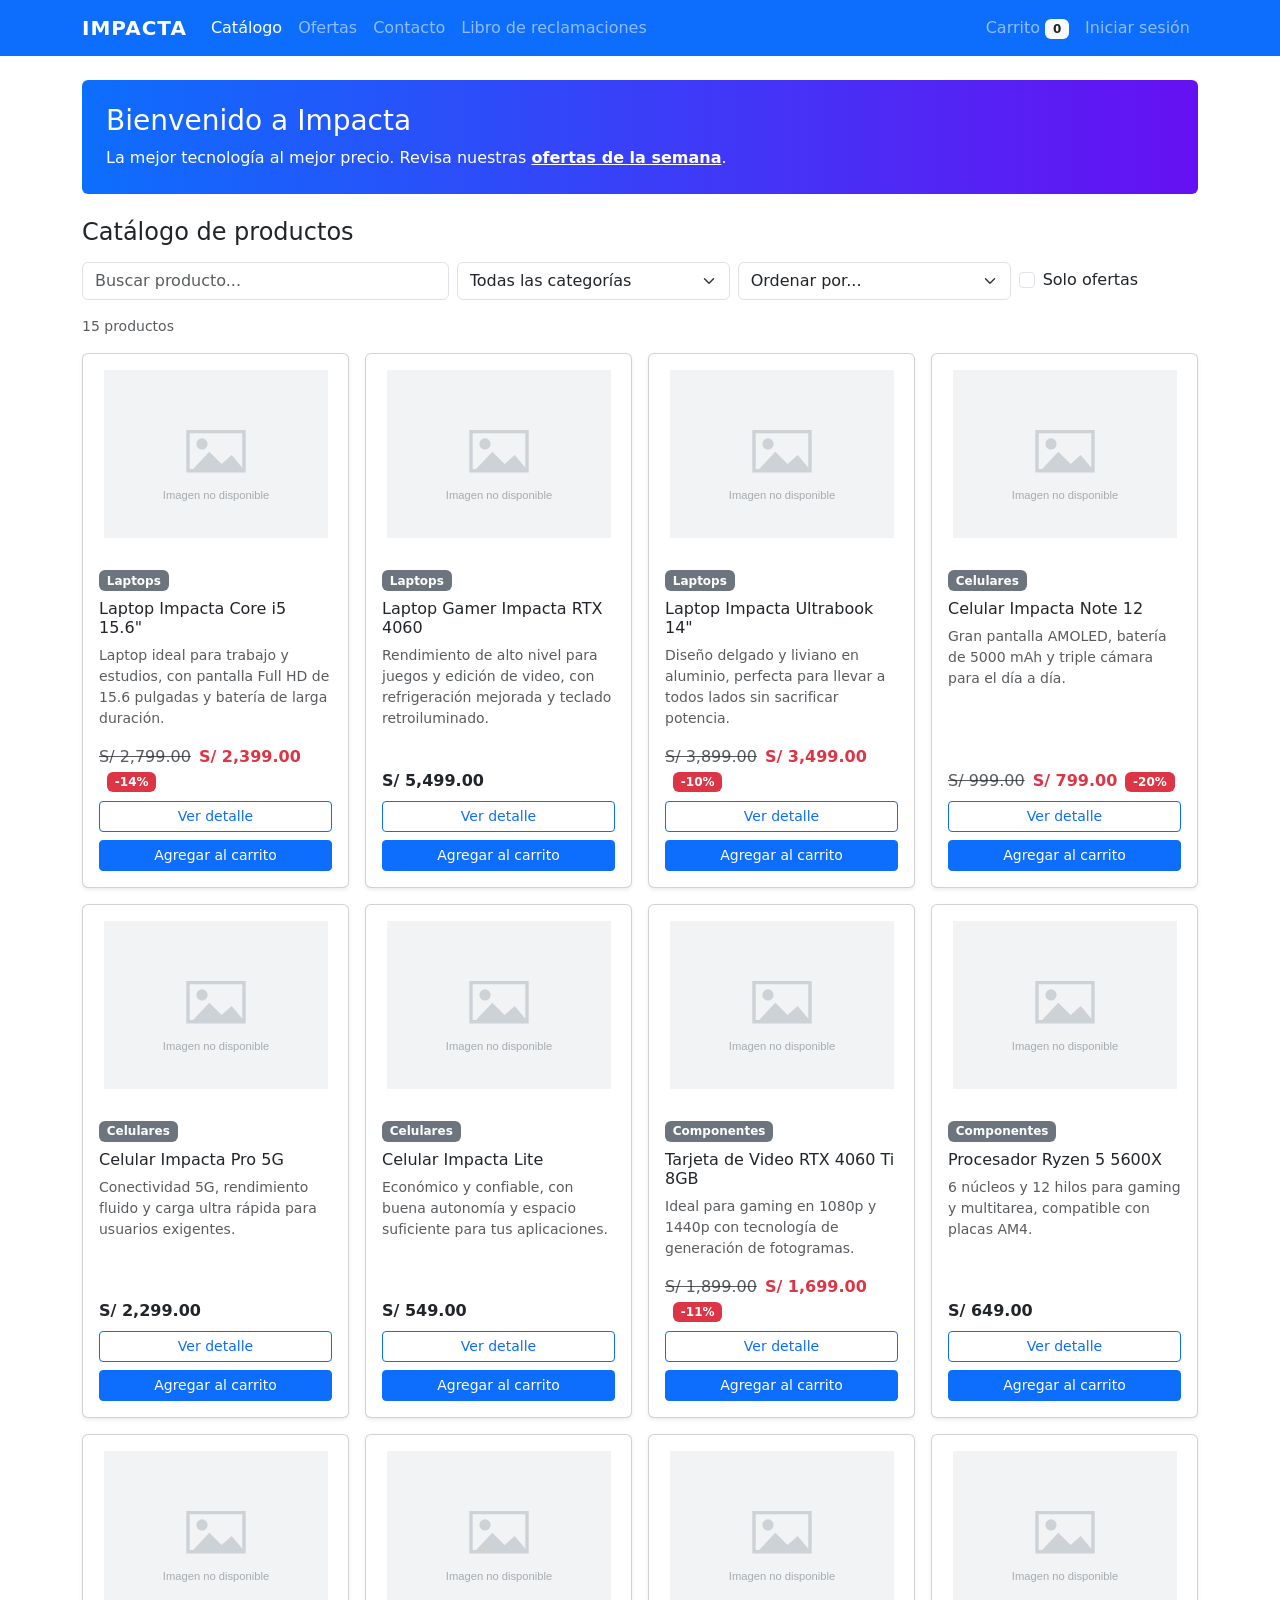
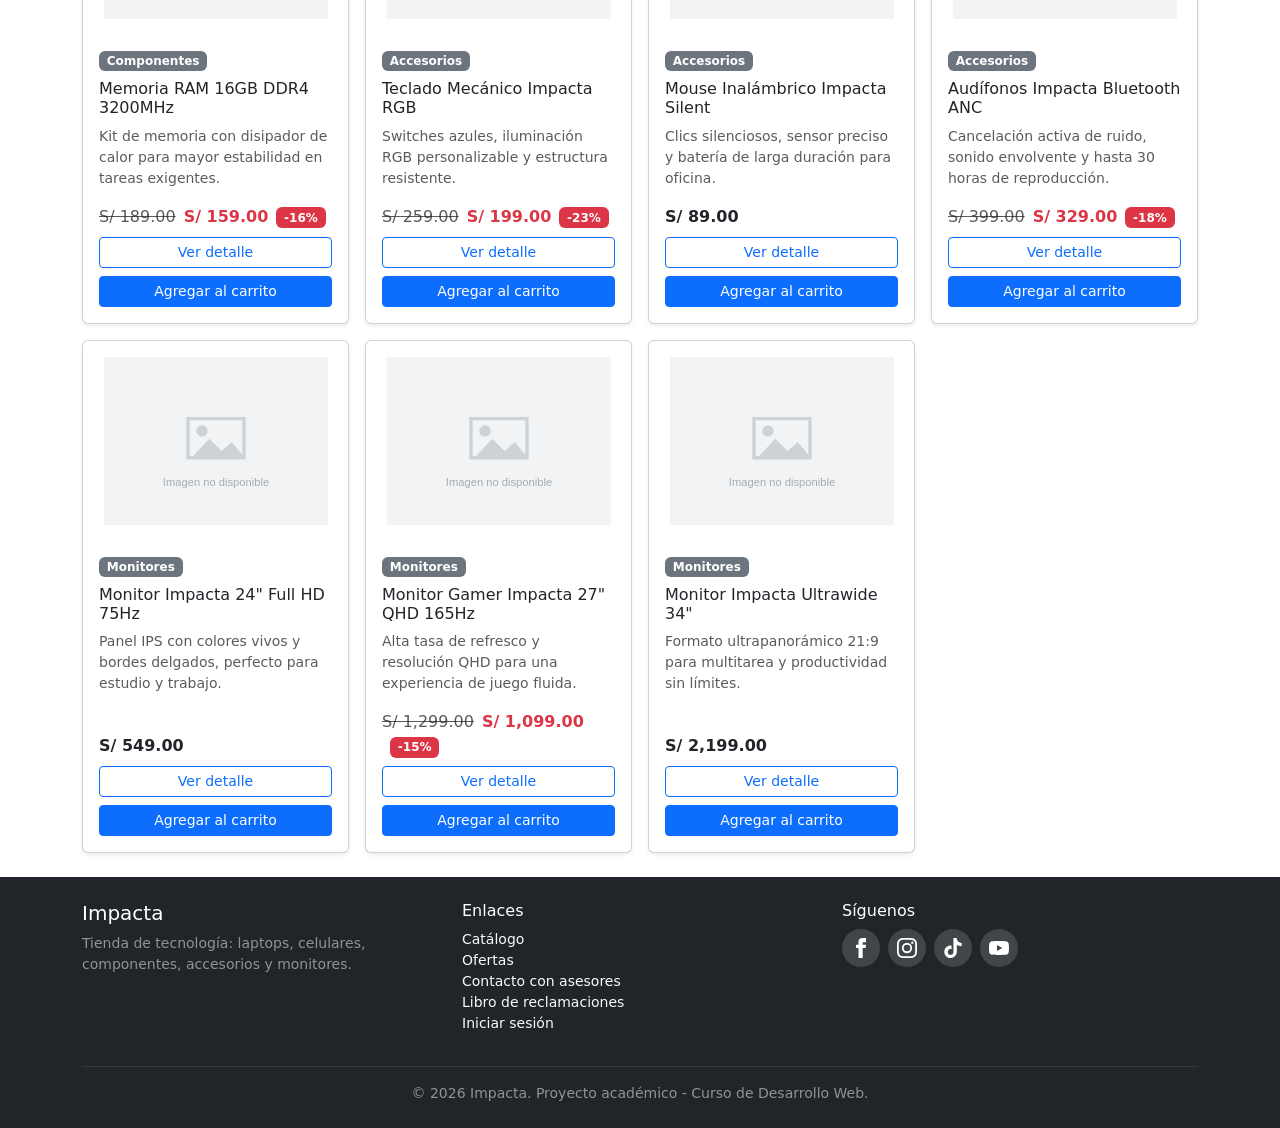
==== index.html @ 07a0bdf3 "Primera version" ====
<!DOCTYPE html>
<html lang="es">
<head>
  <meta charset="UTF-8">
  <meta name="viewport" content="width=device-width, initial-scale=1">
  <title>Impacta - Tienda de Tecnología</title>
  <link href="https://cdn.jsdelivr.net/npm/bootstrap@5.3.3/dist/css/bootstrap.min.css" rel="stylesheet">
  <link href="css/styles.css" rel="stylesheet">
</head>
<body>

  <!-- ================= NAVBAR ================= -->
  <nav class="navbar navbar-expand-lg navbar-dark bg-primary">
    <div class="container">
      <a class="navbar-brand" href="index.html">Impacta</a>
      <button class="navbar-toggler" type="button" data-bs-toggle="collapse" data-bs-target="#menu">
        <span class="navbar-toggler-icon"></span>
      </button>
      <div class="collapse navbar-collapse" id="menu">
        <ul class="navbar-nav me-auto">
          <li class="nav-item"><a class="nav-link active" href="index.html">Catálogo</a></li>
          <li class="nav-item"><a class="nav-link" href="ofertas.html">Ofertas</a></li>
          <li class="nav-item"><a class="nav-link" href="contacto.html">Contacto</a></li>
          <li class="nav-item"><a class="nav-link" href="reclamaciones.html">Libro de reclamaciones</a></li>
        </ul>
        <ul class="navbar-nav">
          <li class="nav-item">
            <a class="nav-link" href="carrito.html">Carrito
              <span class="badge bg-light text-dark" id="contador-carrito">0</span>
            </a>
          </li>
          <li class="nav-item">
            <a class="nav-link" href="login.html" id="enlace-login">Iniciar sesión</a>
          </li>
          <li class="nav-item dropdown d-none" id="menu-usuario">
            <a class="nav-link dropdown-toggle" href="#" data-bs-toggle="dropdown">
              Hola, <span id="nombre-usuario">Usuario</span>
            </a>
            <ul class="dropdown-menu dropdown-menu-end">
              <li><a class="dropdown-item" href="#" id="btn-salir">Cerrar sesión</a></li>
            </ul>
          </li>
        </ul>
      </div>
    </div>
  </nav>

  <!-- ================= CONTENIDO ================= -->
  <main class="container py-4">

    <div class="p-4 mb-4 rounded banner-ofertas">
      <h1 class="h3">Bienvenido a Impacta</h1>
      <p class="mb-0">La mejor tecnología al mejor precio. Revisa nuestras
        <a href="ofertas.html" class="text-white fw-bold">ofertas de la semana</a>.</p>
    </div>

    <h2 class="h4 mb-3">Catálogo de productos</h2>

    <!-- Filtros / búsqueda -->
    <div class="row g-2 mb-3">
      <div class="col-md-4">
        <input type="text" id="buscar" class="form-control" placeholder="Buscar producto...">
      </div>
      <div class="col-md-3">
        <select id="filtro-categoria" class="form-select">
          <option value="">Todas las categorías</option>
        </select>
      </div>
      <div class="col-md-3">
        <select id="filtro-orden" class="form-select">
          <option value="">Ordenar por...</option>
          <option value="precio-asc">Precio: menor a mayor</option>
          <option value="precio-desc">Precio: mayor a menor</option>
          <option value="nombre">Nombre (A-Z)</option>
        </select>
      </div>
      <div class="col-md-2 d-flex align-items-center">
        <div class="form-check">
          <input class="form-check-input" type="checkbox" id="filtro-ofertas">
          <label class="form-check-label" for="filtro-ofertas">Solo ofertas</label>
        </div>
      </div>
    </div>

    <p class="text-muted small" id="contador-resultados"></p>

    <!-- Aquí se generan las tarjetas con JavaScript -->
    <div class="row g-3" id="lista-productos"></div>

  </main>

  <!-- ================= FOOTER ================= -->
  <footer class="bg-dark text-white-50 py-4">
    <div class="container">
      <div class="row gy-3">
        <div class="col-md-4">
          <h5 class="text-white">Impacta</h5>
          <p class="small">Tienda de tecnología: laptops, celulares, componentes,
            accesorios y monitores.</p>
        </div>
        <div class="col-md-4">
          <h6 class="text-white">Enlaces</h6>
          <ul class="list-unstyled small">
            <li><a href="index.html" class="link-light text-decoration-none">Catálogo</a></li>
            <li><a href="ofertas.html" class="link-light text-decoration-none">Ofertas</a></li>
            <li><a href="contacto.html" class="link-light text-decoration-none">Contacto con asesores</a></li>
            <li><a href="reclamaciones.html" class="link-light text-decoration-none">Libro de reclamaciones</a></li>
            <li><a href="login.html" class="link-light text-decoration-none">Iniciar sesión</a></li>
          </ul>
        </div>
        <div class="col-md-4">
          <h6 class="text-white">Síguenos</h6>
          <div class="redes-sociales d-flex gap-2">
            <a href="https://facebook.com" target="_blank" rel="noopener" aria-label="Facebook">
              <svg viewBox="0 0 24 24"><path d="M9 8H6v4h3v12h5V12h3.642L18 8h-4V6.333C14 5.378 14.192 5 15.115 5H18V0h-3.808C10.596 0 9 1.583 9 4.615V8z"/></svg>
            </a>
            <a href="https://instagram.com" target="_blank" rel="noopener" aria-label="Instagram">
              <svg viewBox="0 0 24 24"><path d="M12 2.16c3.2 0 3.58.01 4.85.07 1.17.05 1.8.25 2.23.41.56.22.96.48 1.38.9.42.42.68.82.9 1.38.16.42.36 1.06.41 2.23.06 1.27.07 1.65.07 4.85s-.01 3.58-.07 4.85c-.05 1.17-.25 1.8-.41 2.23-.22.56-.48.96-.9 1.38-.42.42-.82.68-1.38.9-.42.16-1.06.36-2.23.41-1.27.06-1.65.07-4.85.07s-3.58-.01-4.85-.07c-1.17-.05-1.8-.25-2.23-.41-.56-.22-.96-.48-1.38-.9-.42-.42-.68-.82-.9-1.38-.16-.42-.36-1.06-.41-2.23-.06-1.27-.07-1.65-.07-4.85s.01-3.58.07-4.85c.05-1.17.25-1.8.41-2.23.22-.56.48-.96.9-1.38.42-.42.82-.68 1.38-.9.42-.16 1.06-.36 2.23-.41 1.27-.06 1.65-.07 4.85-.07M12 0C8.74 0 8.33.01 7.05.07 5.78.13 4.9.33 4.14.63c-.79.31-1.46.72-2.13 1.38C1.35 2.67.94 3.35.63 4.14.33 4.9.13 5.78.07 7.05.01 8.33 0 8.74 0 12s.01 3.67.07 4.95c.06 1.27.26 2.15.56 2.91.31.79.72 1.46 1.38 2.13.67.66 1.34 1.07 2.13 1.38.76.3 1.64.5 2.91.56C8.33 23.99 8.74 24 12 24s3.67-.01 4.95-.07c1.27-.06 2.15-.26 2.91-.56.79-.31 1.46-.72 2.13-1.38.66-.67 1.07-1.34 1.38-2.13.3-.76.5-1.64.56-2.91.06-1.28.07-1.69.07-4.95s-.01-3.67-.07-4.95c-.06-1.27-.26-2.15-.56-2.91-.31-.79-.72-1.46-1.38-2.13-.67-.66-1.34-1.07-2.13-1.38-.76-.3-1.64-.5-2.91-.56C15.67.01 15.26 0 12 0z"/><path d="M12 5.84A6.16 6.16 0 1 0 18.16 12 6.16 6.16 0 0 0 12 5.84zM12 16a4 4 0 1 1 4-4 4 4 0 0 1-4 4z"/><circle cx="18.41" cy="5.59" r="1.44"/></svg>
            </a>
            <a href="https://tiktok.com" target="_blank" rel="noopener" aria-label="TikTok">
              <svg viewBox="0 0 24 24"><path d="M12.53.02C13.84 0 15.14.01 16.44 0c.08 1.53.63 3.09 1.75 4.17 1.12 1.11 2.7 1.62 4.24 1.79v4.03c-1.44-.05-2.89-.35-4.2-.97-.57-.26-1.1-.59-1.62-.93-.01 2.92.01 5.84-.02 8.75-.08 1.4-.54 2.79-1.35 3.94-1.31 1.92-3.58 3.17-5.91 3.21-1.43.08-2.86-.31-4.08-1.03-2.02-1.19-3.44-3.37-3.65-5.71-.02-.5-.03-1-.01-1.49.18-1.9 1.12-3.72 2.58-4.96 1.66-1.44 3.98-2.13 6.15-1.72.02 1.48-.04 2.96-.04 4.44-.99-.32-2.15-.23-3.02.37-.63.41-1.11 1.04-1.36 1.75-.21.51-.15 1.07-.14 1.61.24 1.64 1.82 3.02 3.5 2.87 1.12-.01 2.19-.66 2.77-1.61.19-.33.4-.67.41-1.06.1-1.79.06-3.57.07-5.36.01-4.03-.01-8.05.02-12.07z"/></svg>
            </a>
            <a href="https://youtube.com" target="_blank" rel="noopener" aria-label="YouTube">
              <svg viewBox="0 0 24 24"><path d="M23.5 6.2a3.02 3.02 0 0 0-2.12-2.14C19.5 3.55 12 3.55 12 3.55s-7.5 0-9.38.51A3.02 3.02 0 0 0 .5 6.2C0 8.08 0 12 0 12s0 3.92.5 5.8a3.02 3.02 0 0 0 2.12 2.14c1.88.51 9.38.51 9.38.51s7.5 0 9.38-.51a3.02 3.02 0 0 0 2.12-2.14C24 15.92 24 12 24 12s0-3.92-.5-5.8zM9.6 15.6V8.4l6.4 3.6-6.4 3.6z"/></svg>
            </a>
          </div>
        </div>
      </div>
      <hr class="border-secondary">
      <p class="text-center small mb-0">&copy; 2026 Impacta. Proyecto académico - Curso de Desarrollo Web.</p>
    </div>
  </footer>

  <!-- ================= SCRIPTS ================= -->
  <script src="https://cdn.jsdelivr.net/npm/bootstrap@5.3.3/dist/js/bootstrap.bundle.min.js"></script>
  <script src="js/productos.js"></script>
  <script src="js/utils.js"></script>
  <script src="js/main.js"></script>
  <script src="js/catalogo.js"></script>
  <script>document.addEventListener("DOMContentLoaded", initCatalogo);</script>
</body>
</html>
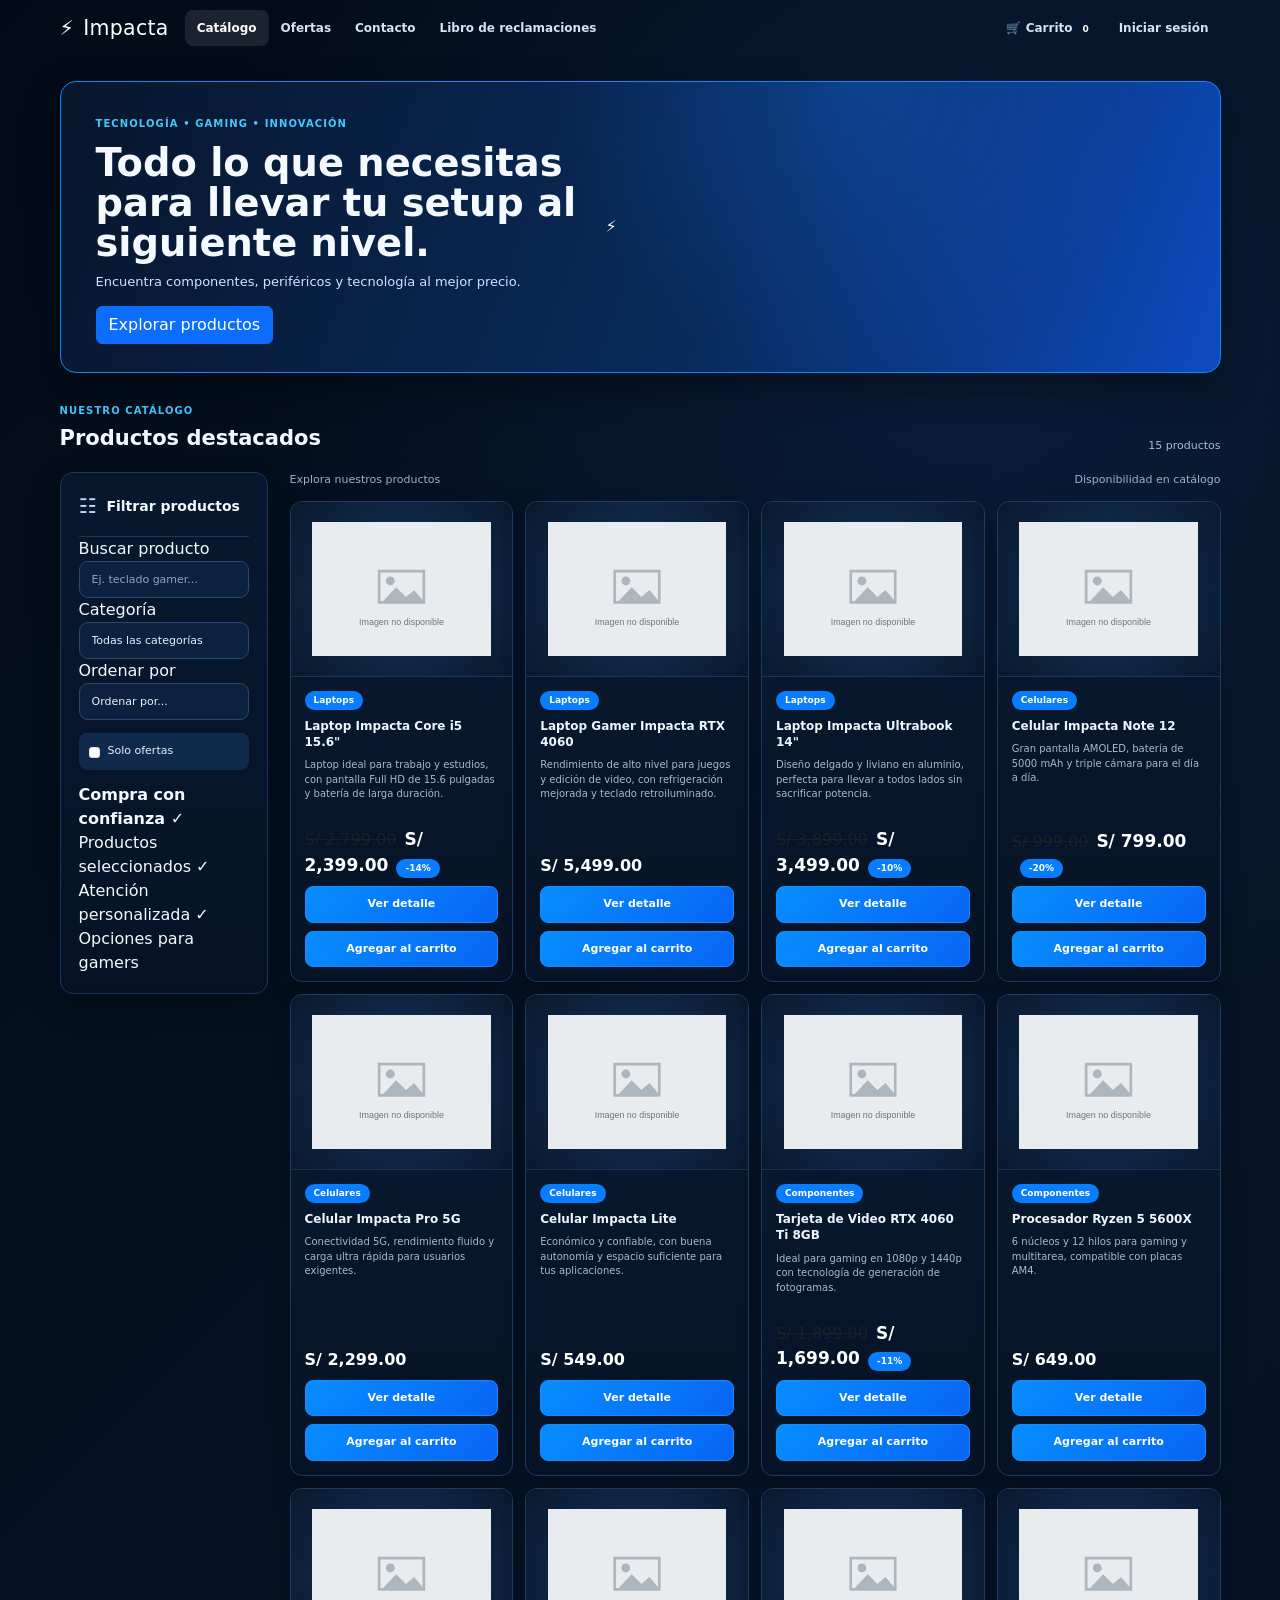
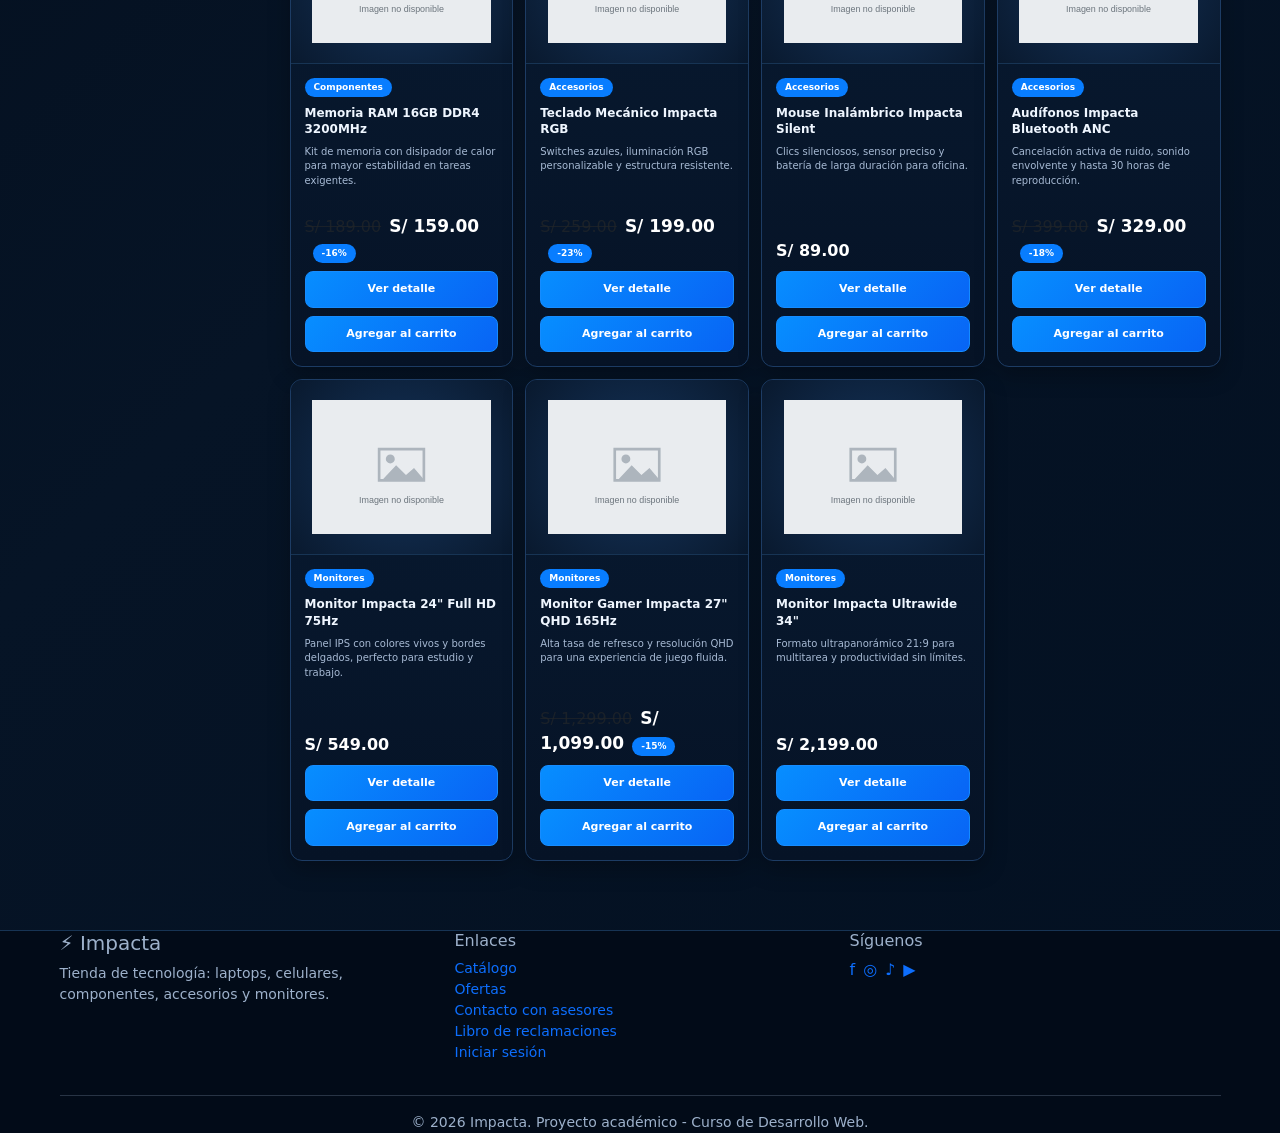
==== commit f39fc69f: "Mejoras de diseño de la tienda" ====
--- a/index.html
+++ b/index.html
@@ -1,142 +1,502 @@
 <!DOCTYPE html>
 <html lang="es">
+
 <head>
-  <meta charset="UTF-8">
-  <meta name="viewport" content="width=device-width, initial-scale=1">
-  <title>Impacta - Tienda de Tecnología</title>
-  <link href="https://cdn.jsdelivr.net/npm/bootstrap@5.3.3/dist/css/bootstrap.min.css" rel="stylesheet">
-  <link href="css/styles.css" rel="stylesheet">
+    <meta charset="UTF-8">
+    <meta name="viewport" content="width=device-width, initial-scale=1">
+
+    <title>Impacta - Tienda de Tecnología</title>
+
+    <!-- Bootstrap -->
+    <link
+        href="https://cdn.jsdelivr.net/npm/bootstrap@5.3.3/dist/css/bootstrap.min.css"
+        rel="stylesheet"
+    >
+
+    <!-- Estilos propios -->
+    <link href="css/styles.css" rel="stylesheet">
 </head>
+
 <body>
 
-  <!-- ================= NAVBAR ================= -->
-  <nav class="navbar navbar-expand-lg navbar-dark bg-primary">
-    <div class="container">
-      <a class="navbar-brand" href="index.html">Impacta</a>
-      <button class="navbar-toggler" type="button" data-bs-toggle="collapse" data-bs-target="#menu">
-        <span class="navbar-toggler-icon"></span>
-      </button>
-      <div class="collapse navbar-collapse" id="menu">
-        <ul class="navbar-nav me-auto">
-          <li class="nav-item"><a class="nav-link active" href="index.html">Catálogo</a></li>
-          <li class="nav-item"><a class="nav-link" href="ofertas.html">Ofertas</a></li>
-          <li class="nav-item"><a class="nav-link" href="contacto.html">Contacto</a></li>
-          <li class="nav-item"><a class="nav-link" href="reclamaciones.html">Libro de reclamaciones</a></li>
-        </ul>
-        <ul class="navbar-nav">
-          <li class="nav-item">
-            <a class="nav-link" href="carrito.html">Carrito
-              <span class="badge bg-light text-dark" id="contador-carrito">0</span>
+    <!-- ==================== NAVBAR ==================== -->
+
+    <nav class="navbar navbar-expand-lg navbar-dark">
+        <div class="container">
+
+            <a class="navbar-brand" href="index.html">
+                <span>⚡</span> Impacta
             </a>
-          </li>
-          <li class="nav-item">
-            <a class="nav-link" href="login.html" id="enlace-login">Iniciar sesión</a>
-          </li>
-          <li class="nav-item dropdown d-none" id="menu-usuario">
-            <a class="nav-link dropdown-toggle" href="#" data-bs-toggle="dropdown">
-              Hola, <span id="nombre-usuario">Usuario</span>
-            </a>
-            <ul class="dropdown-menu dropdown-menu-end">
-              <li><a class="dropdown-item" href="#" id="btn-salir">Cerrar sesión</a></li>
-            </ul>
-          </li>
-        </ul>
-      </div>
-    </div>
-  </nav>
-
-  <!-- ================= CONTENIDO ================= -->
-  <main class="container py-4">
-
-    <div class="p-4 mb-4 rounded banner-ofertas">
-      <h1 class="h3">Bienvenido a Impacta</h1>
-      <p class="mb-0">La mejor tecnología al mejor precio. Revisa nuestras
-        <a href="ofertas.html" class="text-white fw-bold">ofertas de la semana</a>.</p>
-    </div>
-
-    <h2 class="h4 mb-3">Catálogo de productos</h2>
-
-    <!-- Filtros / búsqueda -->
-    <div class="row g-2 mb-3">
-      <div class="col-md-4">
-        <input type="text" id="buscar" class="form-control" placeholder="Buscar producto...">
-      </div>
-      <div class="col-md-3">
-        <select id="filtro-categoria" class="form-select">
-          <option value="">Todas las categorías</option>
-        </select>
-      </div>
-      <div class="col-md-3">
-        <select id="filtro-orden" class="form-select">
-          <option value="">Ordenar por...</option>
-          <option value="precio-asc">Precio: menor a mayor</option>
-          <option value="precio-desc">Precio: mayor a menor</option>
-          <option value="nombre">Nombre (A-Z)</option>
-        </select>
-      </div>
-      <div class="col-md-2 d-flex align-items-center">
-        <div class="form-check">
-          <input class="form-check-input" type="checkbox" id="filtro-ofertas">
-          <label class="form-check-label" for="filtro-ofertas">Solo ofertas</label>
+
+            <button
+                class="navbar-toggler"
+                type="button"
+                data-bs-toggle="collapse"
+                data-bs-target="#menu"
+            >
+                <span class="navbar-toggler-icon"></span>
+            </button>
+
+            <div class="collapse navbar-collapse" id="menu">
+
+                <!-- Menú principal -->
+                <ul class="navbar-nav me-auto">
+
+                    <li class="nav-item">
+                        <a class="nav-link active" href="index.html">
+                            Catálogo
+                        </a>
+                    </li>
+
+                    <li class="nav-item">
+                        <a class="nav-link" href="ofertas.html">
+                            Ofertas
+                        </a>
+                    </li>
+
+                    <li class="nav-item">
+                        <a class="nav-link" href="contacto.html">
+                            Contacto
+                        </a>
+                    </li>
+
+                    <li class="nav-item">
+                        <a class="nav-link" href="reclamaciones.html">
+                            Libro de reclamaciones
+                        </a>
+                    </li>
+
+                </ul>
+
+                <!-- Menú del usuario -->
+                <ul class="navbar-nav">
+
+                    <!-- Carrito -->
+                    <li class="nav-item">
+                        <a class="nav-link" href="carrito.html">
+                            🛒 Carrito
+                            <span class="badge" id="contador-carrito">
+                                0
+                            </span>
+                        </a>
+                    </li>
+
+                    <!-- Iniciar sesión -->
+                    <li class="nav-item">
+                        <a
+                            class="nav-link"
+                            href="login.html"
+                            id="enlace-login"
+                        >
+                            Iniciar sesión
+                        </a>
+                    </li>
+
+                    <!-- Usuario conectado -->
+                    <li
+                        class="nav-item dropdown d-none"
+                        id="menu-usuario"
+                    >
+                        <a
+                            class="nav-link dropdown-toggle"
+                            href="#"
+                            data-bs-toggle="dropdown"
+                        >
+                            Hola,
+                            <span id="nombre-usuario">
+                                Usuario
+                            </span>
+                        </a>
+
+                        <ul class="dropdown-menu dropdown-menu-end">
+                            <li>
+                                <a
+                                    class="dropdown-item"
+                                    href="#"
+                                    id="btn-salir"
+                                >
+                                    Cerrar sesión
+                                </a>
+                            </li>
+                        </ul>
+                    </li>
+
+                </ul>
+
+            </div>
         </div>
-      </div>
-    </div>
-
-    <p class="text-muted small" id="contador-resultados"></p>
-
-    <!-- Aquí se generan las tarjetas con JavaScript -->
-    <div class="row g-3" id="lista-productos"></div>
-
-  </main>
-
-  <!-- ================= FOOTER ================= -->
-  <footer class="bg-dark text-white-50 py-4">
-    <div class="container">
-      <div class="row gy-3">
-        <div class="col-md-4">
-          <h5 class="text-white">Impacta</h5>
-          <p class="small">Tienda de tecnología: laptops, celulares, componentes,
-            accesorios y monitores.</p>
+    </nav>
+
+
+    <!-- ==================== CONTENIDO PRINCIPAL ==================== -->
+
+    <main class="container py-4">
+
+        <!-- Banner principal -->
+        <section class="hero-banner mb-4">
+
+            <div class="hero-content">
+
+                <span class="hero-tag">
+                    TECNOLOGÍA • GAMING • INNOVACIÓN
+                </span>
+
+                <h1>
+                    Todo lo que necesitas para llevar tu setup
+                    al siguiente nivel.
+                </h1>
+
+                <p>
+                    Encuentra componentes, periféricos y tecnología
+                    al mejor precio.
+                </p>
+
+                <a href="#catalogo" class="btn btn-primary">
+                    Explorar productos
+                </a>
+
+            </div>
+
+            <div class="hero-decoration">
+                ⚡
+            </div>
+
+        </section>
+
+
+        <!-- ==================== CATÁLOGO ==================== -->
+
+        <div id="catalogo" class="catalog-heading">
+
+            <div>
+
+                <span class="section-label">
+                    NUESTRO CATÁLOGO
+                </span>
+
+                <h2>
+                    Productos destacados
+                </h2>
+
+            </div>
+
+            <p
+                id="contador-resultados"
+                class="small mb-0"
+            ></p>
+
         </div>
-        <div class="col-md-4">
-          <h6 class="text-white">Enlaces</h6>
-          <ul class="list-unstyled small">
-            <li><a href="index.html" class="link-light text-decoration-none">Catálogo</a></li>
-            <li><a href="ofertas.html" class="link-light text-decoration-none">Ofertas</a></li>
-            <li><a href="contacto.html" class="link-light text-decoration-none">Contacto con asesores</a></li>
-            <li><a href="reclamaciones.html" class="link-light text-decoration-none">Libro de reclamaciones</a></li>
-            <li><a href="login.html" class="link-light text-decoration-none">Iniciar sesión</a></li>
-          </ul>
+
+
+        <!-- ==================== DISTRIBUCIÓN ==================== -->
+
+        <div class="catalog-layout">
+
+
+            <!-- ==================== FILTROS ==================== -->
+
+            <aside class="filter-panel">
+
+                <div class="filter-title">
+
+                    <span>☷</span>
+
+                    <h3>
+                        Filtrar productos
+                    </h3>
+
+                </div>
+
+
+                <!-- Buscar producto -->
+
+                <label for="buscar">
+                    Buscar producto
+                </label>
+
+                <input
+                    type="text"
+                    id="buscar"
+                    class="form-control"
+                    placeholder="Ej. teclado gamer..."
+                >
+
+
+                <!-- Categoría -->
+
+                <label for="filtro-categoria">
+                    Categoría
+                </label>
+
+                <select
+                    id="filtro-categoria"
+                    class="form-select"
+                >
+
+                    <option value="">
+                        Todas las categorías
+                    </option>
+
+                </select>
+
+
+                <!-- Ordenar -->
+
+                <label for="filtro-orden">
+                    Ordenar por
+                </label>
+
+                <select
+                    id="filtro-orden"
+                    class="form-select"
+                >
+
+                    <option value="">
+                        Ordenar por...
+                    </option>
+
+                    <option value="precio-asc">
+                        Precio: menor a mayor
+                    </option>
+
+                    <option value="precio-desc">
+                        Precio: mayor a menor
+                    </option>
+
+                    <option value="nombre">
+                        Nombre (A-Z)
+                    </option>
+
+                </select>
+
+
+                <!-- Solo ofertas -->
+
+                <div class="offer-check">
+
+                    <input
+                        class="form-check-input"
+                        type="checkbox"
+                        id="filtro-ofertas"
+                    >
+
+                    <label
+                        class="form-check-label"
+                        for="filtro-ofertas"
+                    >
+                        Solo ofertas
+                    </label>
+
+                </div>
+
+
+                <!-- Información -->
+
+                <div class="filter-info">
+
+                    <strong>
+                        Compra con confianza
+                    </strong>
+
+                    <span>
+                        ✓ Productos seleccionados
+                    </span>
+
+                    <span>
+                        ✓ Atención personalizada
+                    </span>
+
+                    <span>
+                        ✓ Opciones para gamers
+                    </span>
+
+                </div>
+
+            </aside>
+
+
+            <!-- ==================== PRODUCTOS ==================== -->
+
+            <section class="products-area">
+
+                <div class="products-topbar">
+
+                    <span>
+                        Explora nuestros productos
+                    </span>
+
+                    <span class="products-status">
+                        Disponibilidad en catálogo
+                    </span>
+
+                </div>
+
+
+                <!-- Lista dinámica de productos -->
+
+                <div
+                    class="row g-3"
+                    id="lista-productos"
+                ></div>
+
+            </section>
+
         </div>
-        <div class="col-md-4">
-          <h6 class="text-white">Síguenos</h6>
-          <div class="redes-sociales d-flex gap-2">
-            <a href="https://facebook.com" target="_blank" rel="noopener" aria-label="Facebook">
-              <svg viewBox="0 0 24 24"><path d="M9 8H6v4h3v12h5V12h3.642L18 8h-4V6.333C14 5.378 14.192 5 15.115 5H18V0h-3.808C10.596 0 9 1.583 9 4.615V8z"/></svg>
-            </a>
-            <a href="https://instagram.com" target="_blank" rel="noopener" aria-label="Instagram">
-              <svg viewBox="0 0 24 24"><path d="M12 2.16c3.2 0 3.58.01 4.85.07 1.17.05 1.8.25 2.23.41.56.22.96.48 1.38.9.42.42.68.82.9 1.38.16.42.36 1.06.41 2.23.06 1.27.07 1.65.07 4.85s-.01 3.58-.07 4.85c-.05 1.17-.25 1.8-.41 2.23-.22.56-.48.96-.9 1.38-.42.42-.82.68-1.38.9-.42.16-1.06.36-2.23.41-1.27.06-1.65.07-4.85.07s-3.58-.01-4.85-.07c-1.17-.05-1.8-.25-2.23-.41-.56-.22-.96-.48-1.38-.9-.42-.42-.68-.82-.9-1.38-.16-.42-.36-1.06-.41-2.23-.06-1.27-.07-1.65-.07-4.85s.01-3.58.07-4.85c.05-1.17.25-1.8.41-2.23.22-.56.48-.96.9-1.38.42-.42.82-.68 1.38-.9.42-.16 1.06-.36 2.23-.41 1.27-.06 1.65-.07 4.85-.07M12 0C8.74 0 8.33.01 7.05.07 5.78.13 4.9.33 4.14.63c-.79.31-1.46.72-2.13 1.38C1.35 2.67.94 3.35.63 4.14.33 4.9.13 5.78.07 7.05.01 8.33 0 8.74 0 12s.01 3.67.07 4.95c.06 1.27.26 2.15.56 2.91.31.79.72 1.46 1.38 2.13.67.66 1.34 1.07 2.13 1.38.76.3 1.64.5 2.91.56C8.33 23.99 8.74 24 12 24s3.67-.01 4.95-.07c1.27-.06 2.15-.26 2.91-.56.79-.31 1.46-.72 2.13-1.38.66-.67 1.07-1.34 1.38-2.13.3-.76.5-1.64.56-2.91.06-1.28.07-1.69.07-4.95s-.01-3.67-.07-4.95c-.06-1.27-.26-2.15-.56-2.91-.31-.79-.72-1.46-1.38-2.13-.67-.66-1.34-1.07-2.13-1.38-.76-.3-1.64-.5-2.91-.56C15.67.01 15.26 0 12 0z"/><path d="M12 5.84A6.16 6.16 0 1 0 18.16 12 6.16 6.16 0 0 0 12 5.84zM12 16a4 4 0 1 1 4-4 4 4 0 0 1-4 4z"/><circle cx="18.41" cy="5.59" r="1.44"/></svg>
-            </a>
-            <a href="https://tiktok.com" target="_blank" rel="noopener" aria-label="TikTok">
-              <svg viewBox="0 0 24 24"><path d="M12.53.02C13.84 0 15.14.01 16.44 0c.08 1.53.63 3.09 1.75 4.17 1.12 1.11 2.7 1.62 4.24 1.79v4.03c-1.44-.05-2.89-.35-4.2-.97-.57-.26-1.1-.59-1.62-.93-.01 2.92.01 5.84-.02 8.75-.08 1.4-.54 2.79-1.35 3.94-1.31 1.92-3.58 3.17-5.91 3.21-1.43.08-2.86-.31-4.08-1.03-2.02-1.19-3.44-3.37-3.65-5.71-.02-.5-.03-1-.01-1.49.18-1.9 1.12-3.72 2.58-4.96 1.66-1.44 3.98-2.13 6.15-1.72.02 1.48-.04 2.96-.04 4.44-.99-.32-2.15-.23-3.02.37-.63.41-1.11 1.04-1.36 1.75-.21.51-.15 1.07-.14 1.61.24 1.64 1.82 3.02 3.5 2.87 1.12-.01 2.19-.66 2.77-1.61.19-.33.4-.67.41-1.06.1-1.79.06-3.57.07-5.36.01-4.03-.01-8.05.02-12.07z"/></svg>
-            </a>
-            <a href="https://youtube.com" target="_blank" rel="noopener" aria-label="YouTube">
-              <svg viewBox="0 0 24 24"><path d="M23.5 6.2a3.02 3.02 0 0 0-2.12-2.14C19.5 3.55 12 3.55 12 3.55s-7.5 0-9.38.51A3.02 3.02 0 0 0 .5 6.2C0 8.08 0 12 0 12s0 3.92.5 5.8a3.02 3.02 0 0 0 2.12 2.14c1.88.51 9.38.51 9.38.51s7.5 0 9.38-.51a3.02 3.02 0 0 0 2.12-2.14C24 15.92 24 12 24 12s0-3.92-.5-5.8zM9.6 15.6V8.4l6.4 3.6-6.4 3.6z"/></svg>
-            </a>
-          </div>
+
+    </main>
+
+
+    <!-- ==================== FOOTER ==================== -->
+
+    <footer>
+
+        <div class="container">
+
+            <div class="row gy-4">
+
+
+                <!-- Información -->
+
+                <div class="col-md-4">
+
+                    <h5>
+                        ⚡ Impacta
+                    </h5>
+
+                    <p class="small">
+                        Tienda de tecnología: laptops, celulares,
+                        componentes, accesorios y monitores.
+                    </p>
+
+                </div>
+
+
+                <!-- Enlaces -->
+
+                <div class="col-md-4">
+
+                    <h6>
+                        Enlaces
+                    </h6>
+
+                    <ul class="list-unstyled small">
+
+                        <li>
+                            <a href="index.html">
+                                Catálogo
+                            </a>
+                        </li>
+
+                        <li>
+                            <a href="ofertas.html">
+                                Ofertas
+                            </a>
+                        </li>
+
+                        <li>
+                            <a href="contacto.html">
+                                Contacto con asesores
+                            </a>
+                        </li>
+
+                        <li>
+                            <a href="reclamaciones.html">
+                                Libro de reclamaciones
+                            </a>
+                        </li>
+
+                        <li>
+                            <a href="login.html">
+                                Iniciar sesión
+                            </a>
+                        </li>
+
+                    </ul>
+
+                </div>
+
+
+                <!-- Redes sociales -->
+
+                <div class="col-md-4">
+
+                    <h6>
+                        Síguenos
+                    </h6>
+
+                    <div class="redes-sociales d-flex gap-2">
+
+                        <a
+                            href="https://facebook.com"
+                            aria-label="Facebook"
+                        >
+                            f
+                        </a>
+
+                        <a
+                            href="https://instagram.com"
+                            aria-label="Instagram"
+                        >
+                            ◎
+                        </a>
+
+                        <a
+                            href="https://tiktok.com"
+                            aria-label="TikTok"
+                        >
+                            ♪
+                        </a>
+
+                        <a
+                            href="https://youtube.com"
+                            aria-label="YouTube"
+                        >
+                            ▶
+                        </a>
+
+                    </div>
+
+                </div>
+
+            </div>
+
+
+            <hr>
+
+
+            <!-- Copyright -->
+
+            <p class="text-center small mb-0">
+
+                © 2026 Impacta.
+                Proyecto académico - Curso de Desarrollo Web.
+
+            </p>
+
         </div>
-      </div>
-      <hr class="border-secondary">
-      <p class="text-center small mb-0">&copy; 2026 Impacta. Proyecto académico - Curso de Desarrollo Web.</p>
-    </div>
-  </footer>
-
-  <!-- ================= SCRIPTS ================= -->
-  <script src="https://cdn.jsdelivr.net/npm/bootstrap@5.3.3/dist/js/bootstrap.bundle.min.js"></script>
-  <script src="js/productos.js"></script>
-  <script src="js/utils.js"></script>
-  <script src="js/main.js"></script>
-  <script src="js/catalogo.js"></script>
-  <script>document.addEventListener("DOMContentLoaded", initCatalogo);</script>
+
+    </footer>
+
+
+    <!-- ==================== SCRIPTS ==================== -->
+
+    <script src="https://cdn.jsdelivr.net/npm/bootstrap@5.3.3/dist/js/bootstrap.bundle.min.js"></script>
+
+    <script src="js/productos.js"></script>
+
+    <script src="js/utils.js"></script>
+
+    <script src="js/main.js"></script>
+
+    <script src="js/catalogo.js"></script>
+
+
+    <!-- Inicializar catálogo -->
+
+    <script>
+        document.addEventListener("DOMContentLoaded", initCatalogo);
+    </script>
+
 </body>
-</html>
+
+</html>
--- a/css/styles.css
+++ b/css/styles.css
@@ -0,0 +1,713 @@
+:root {
+    --bg:#030d1c;
+    --panel:#07182e;
+    --panel2:#0b203d;
+    --line:#19385d;
+    --blue:#087dff;
+    --cyan:#38bdf8;
+    --text:#f4f8ff;
+    --muted:#9db0ca;
+    --green:#19d38a;
+    --danger:#ff4164
+}
+* {
+    box-sizing:border-box
+}
+html {
+    scroll-behavior:smooth
+}
+body {
+    margin:0;
+    min-height:100vh;
+    background:radial-gradient(circle at 75% 12%,#12356855,transparent 28%),linear-gradient(135deg,#020b18,#061426 55%,#031021);
+    color:var(--text);
+    font-family:Inter,system-ui,-apple-system,"Segoe UI",sans-serif
+}
+a {
+    text-decoration:none
+}
+main {
+    min-height:calc(100vh - 250px)
+}
+.container {
+    max-width:1185px
+}
+.top-strip {
+    background:#020a16;
+    border-bottom:1px solid #173052;
+    color:#d2def1;
+    font-size:11px
+}
+.top-strip-content {
+    display:flex;
+    justify-content:space-between;
+    gap:18px;
+    padding:8px 0
+}
+.main-navbar {
+    padding:11px 0;
+    background:linear-gradient(100deg,#061326,#0a2346 58%,#0c4c9d)!important;
+    border-bottom:1px solid #234c7e;
+    box-shadow:0 8px 30px #0007
+}
+.navbar-brand {
+    display:flex;
+    align-items:center;
+    gap:9px;
+    color:#fff!important;
+    font-size:1.28rem;
+    letter-spacing:.3px
+}
+.brand-icon,.footer-brand h5 span {
+    display:grid;
+    place-items:center;
+    width:36px;
+    height:36px;
+    border-radius:10px;
+    background:linear-gradient(145deg,#ffd21a,#ff9d00 45%,#087dff 46%);
+    color:#061326;
+    font-size:23px;
+    box-shadow:0 0 18px #087dff40
+}
+.main-links {
+    gap:3px;
+    margin-left:35px
+}
+.nav-link {
+    padding:9px 12px!important;
+    border-radius:8px;
+    color:#d6e2f5!important;
+    font-size:12px;
+    font-weight:700
+}
+.nav-link:hover,.nav-link.active {
+    background:#ffffff18;
+    color:#fff!important
+}
+.nav-actions {
+    display:flex;
+    align-items:center;
+    gap:17px
+}
+.nav-search {
+    display:flex;
+    align-items:center;
+    width:245px;
+    border:1px solid #41648e;
+    border-radius:12px;
+    background:#17345c;
+    padding:0 11px
+}
+.nav-search input {
+    width:100%;
+    border:0;
+    outline:0;
+    background:transparent;
+    color:#fff;
+    padding:9px 0;
+    font-size:11px
+}
+.nav-search input::placeholder {
+    color:#a6bad5
+}
+.nav-search span {
+    font-size:20px;
+    color:#d9e8ff
+}
+.nav-account,.nav-cart {
+    color:#fff;
+    font-size:12px;
+    white-space:nowrap
+}
+.nav-cart b {
+    display:inline-grid;
+    place-items:center;
+    min-width:17px;
+    height:17px;
+    padding:0 4px;
+    border-radius:20px;
+    background:#38bdf8;
+    color:#06203d;
+    font-size:10px
+}
+.page-content {
+    padding-top:20px
+}
+.hero-banner {
+    position:relative;
+    overflow:hidden;
+    min-height:190px;
+    display:flex;
+    align-items:center;
+    padding:28px 35px;
+    border:1px solid #078bff;
+    border-radius:16px;
+    background:radial-gradient(circle at 68% 0%,#1465d955,transparent 35%),linear-gradient(110deg,#07162c,#092b5c 58%,#0d4bc0);
+    box-shadow:0 15px 35px #0006
+}
+.hero-content {
+    position:relative;
+    z-index:3;
+    max-width:510px
+}
+.hero-tag,.section-label {
+    color:#47c7ff;
+    font-size:10px;
+    letter-spacing:1.1px;
+    font-weight:900
+}
+.hero-banner h1 {
+    margin:9px 0 8px;
+    font-size:clamp(1.8rem,3vw,2.5rem);
+    line-height:1.05;
+    font-weight:900
+}
+.hero-banner p {
+    margin-bottom:15px;
+    color:#d1e4ff;
+    font-size:13px
+}
+.hero-button {
+    display:inline-flex;
+    align-items:center;
+    gap:18px;
+    padding:11px 16px;
+    border-radius:9px;
+    background:linear-gradient(135deg,#16a9ff,#0865f5);
+    color:white;
+    font-size:12px;
+    font-weight:800;
+    box-shadow:0 7px 20px #006eff55
+}
+.hero-button span {
+    font-size:18px
+}
+.hero-visual {
+    position:absolute;
+    right:30%;
+    top:25px;
+    width:250px;
+    height:170px;
+    opacity:.32
+}
+.hero-visual span {
+    position:absolute;
+    right:45px;
+    top:22px;
+    font-size:110px;
+    transform:rotate(18deg);
+    color:#1b78db
+}
+.hero-visual i,.hero-visual b {
+    position:absolute;
+    border:2px solid #2388ed;
+    border-radius:50%;
+    width:180px;
+    height:180px;
+    right:0;
+    top:0
+}
+.hero-visual b {
+    width:110px;
+    height:110px;
+    right:40px;
+    top:35px
+}
+.hero-benefits {
+    position:absolute;
+    right:35px;
+    top:30px;
+    display:flex;
+    flex-direction:column;
+    gap:12px;
+    width:205px
+}
+.hero-benefits>div {
+    display:flex;
+    align-items:center;
+    gap:12px
+}
+.hero-benefits>div>span {
+    font-size:25px
+}
+.hero-benefits p {
+    margin:0;
+    color:#e5f0ff;
+    font-size:11px
+}
+.hero-benefits strong,.hero-benefits small {
+    display:block
+}
+.hero-benefits small {
+    color:#b2c6e2;
+    margin-top:2px
+}
+.hero-dots {
+    position:absolute;
+    right:25px;
+    bottom:13px;
+    display:flex;
+    gap:7px
+}
+.hero-dots>* {
+    width:7px;
+    height:7px;
+    border-radius:50%;
+    background:#5b79a6
+}
+.hero-dots b {
+    background:#fff
+}
+.catalog-heading {
+    display:flex;
+    align-items:end;
+    justify-content:space-between;
+    gap:20px;
+    margin:24px 0 18px
+}
+.catalog-heading h2 {
+    margin:5px 0 3px;
+    font-size:21px;
+    font-weight:900
+}
+.catalog-heading p {
+    margin:0;
+    color:#a9bed9;
+    font-size:11px
+}
+.catalog-view {
+    display:flex;
+    gap:7px
+}
+.catalog-view button {
+    border:1px solid #183b68;
+    background:#102746;
+    color:#a9c2e4;
+    border-radius:8px;
+    width:32px;
+    height:32px
+}
+.catalog-view button.active {
+    background:#087dff;
+    color:#fff;
+    border-color:#087dff
+}
+.catalog-layout {
+    display:grid;
+    grid-template-columns:208px minmax(0,1fr);
+    gap:22px;
+    align-items:start
+}
+.filter-panel {
+    position:sticky;
+    top:15px;
+    padding:18px;
+    border:1px solid #1a385e;
+    border-radius:13px;
+    background:linear-gradient(180deg,#07182e,#061326);
+    box-shadow:0 12px 30px #0004
+}
+.filter-title {
+    display:flex;
+    align-items:center;
+    gap:10px;
+    padding-bottom:15px;
+    border-bottom:1px solid #1a3556
+}
+.filter-title span {
+    color:#bcd3f5;
+    font-size:20px
+}
+.filter-title h3 {
+    margin:0;
+    font-size:14px;
+    font-weight:900
+}
+.filter-block {
+    padding:15px 0;
+    border-bottom:1px solid #18314f
+}
+.filter-block h4 {
+    display:flex;
+    justify-content:space-between;
+    align-items:center;
+    margin:0 0 12px;
+    font-size:12px;
+    font-weight:800
+}
+.check-row {
+    display:flex;
+    align-items:center;
+    gap:8px;
+    margin:9px 0;
+    color:#d7e5f8;
+    font-size:11px;
+    cursor:pointer
+}
+.check-row input {
+    appearance:none;
+    width:16px;
+    height:16px;
+    border:1px solid #5a769d;
+    border-radius:5px;
+    background:#07172b
+}
+.check-row input:checked {
+    background:#087dff;
+    border-color:#087dff;
+    box-shadow:inset 0 0 0 3px #087dff
+}
+.check-row small {
+    margin-left:auto;
+    color:#9bb2d1
+}
+.form-control,.form-select {
+    background:#0c213d!important;
+    border:1px solid #29476e!important;
+    color:#e9f2ff!important;
+    border-radius:9px!important;
+    font-size:11px!important;
+    min-height:37px
+}
+.form-control::placeholder {
+    color:#8fa6c5
+}
+.form-control:focus,.form-select:focus {
+    box-shadow:0 0 0 3px #087dff25!important;
+    border-color:#087dff!important
+}
+.price-range {
+    width:100%;
+    accent-color:#087dff
+}
+.price-labels {
+    display:flex;
+    justify-content:space-between;
+    color:#abc0dc;
+    font-size:10px
+}
+.filter-selects {
+    display:none
+}
+.offer-check {
+    display:flex;
+    align-items:center;
+    gap:8px;
+    margin:13px 0;
+    padding:10px;
+    border-radius:8px;
+    background:#102a4b;
+    color:#e7f1ff;
+    font-size:11px
+}
+.clear-filters {
+    width:100%;
+    border:0;
+    background:transparent;
+    color:#a8c1e1;
+    font-size:11px;
+    padding:7px
+}
+.products-topbar {
+    display:flex;
+    justify-content:space-between;
+    align-items:center;
+    margin:0 0 12px;
+    color:#9bb1ce;
+    font-size:11px
+}
+.products-topbar strong {
+    color:#20d38b;
+    font-size:10px
+}
+#lista-productos {
+    align-items:stretch
+}
+#lista-productos>div {
+    display:flex;
+    min-width:0
+}
+.card {
+    width:100%;
+    height:100%;
+    overflow:hidden;
+    border:1px solid #1d3c64!important;
+    border-radius:12px!important;
+    background:linear-gradient(180deg,#081a31,#061326)!important;
+    color:#fff;
+    box-shadow:0 8px 22px #0004!important;
+    transition:transform .22s,border-color .22s,box-shadow .22s
+}
+.card:hover {
+    transform:translateY(-5px);
+    border-color:#087dff!important;
+    box-shadow:0 12px 30px #006eff2b!important
+}
+.card-img-top {
+    height:175px!important;
+    padding:20px!important;
+    object-fit:contain;
+    background:radial-gradient(circle at center,#15345b,#09192e)!important;
+    border-bottom:1px solid #173454
+}
+.card-body {
+    display:flex;
+    flex-direction:column;
+    padding:14px!important
+}
+.card-title {
+    color:#eff6ff!important;
+    font-size:12px!important;
+    font-weight:900!important;
+    line-height:1.35
+}
+.card-text {
+    min-height:53px;
+    color:#a7bad4!important;
+    font-size:10px!important;
+    line-height:1.45
+}
+.card .badge {
+    width:max-content;
+    border-radius:20px!important;
+    padding:5px 9px!important;
+    background:#087dff!important;
+    color:#fff!important;
+    font-size:9px!important
+}
+.card .text-danger {
+    color:#fff!important;
+    font-size:17px!important;
+    font-weight:900!important
+}
+.card .btn {
+    width:100%;
+    margin-top:auto;
+    border:1px solid #168cff!important;
+    background:linear-gradient(135deg,#078eff,#0864f5)!important;
+    color:#fff!important;
+    border-radius:8px!important;
+    font-size:11px!important;
+    font-weight:800!important;
+    padding:9px!important
+}
+.card .btn:hover {
+    filter:brightness(1.15)
+}
+.card del,.card s {
+    color:#7e91aa!important
+}
+.card small {
+    color:#a9bed9
+}
+.card .price,.card .precio {
+    color:#fff
+}
+.products-area .row {
+    --bs-gutter-x:12px;
+    --bs-gutter-y:12px
+}
+footer {
+    margin-top:45px;
+    background:#020b18;
+    border-top:1px solid #173454;
+    color:#9db1cb
+}
+.footer-grid {
+    display:grid;
+    grid-template-columns:1.4fr 1fr 1.25fr 1fr 1.65fr;
+    gap:28px;
+    padding:30px 0
+}
+.footer-grid h6 {
+    color:#f1f6ff;
+    font-size:11px;
+    font-weight:900;
+    margin-bottom:12px
+}
+.footer-grid a {
+    display:block;
+    color:#a9bdd6;
+    font-size:10px;
+    margin:7px 0
+}
+.footer-grid a:hover {
+    color:#38bdf8
+}
+.footer-brand h5 {
+    display:flex;
+    align-items:center;
+    gap:8px;
+    color:#fff;
+    font-size:18px;
+    font-weight:900
+}
+.footer-brand h5 span {
+    width:30px;
+    height:30px;
+    font-size:18px
+}
+.footer-brand p {
+    font-size:10px
+}
+.socials {
+    display:flex;
+    gap:8px
+}
+.socials a {
+    display:grid;
+    place-items:center;
+    width:29px;
+    height:29px;
+    margin:0;
+    border:1px solid #284565;
+    border-radius:50%;
+    background:#0a1c34;
+    color:#fff;
+    font-size:13px;
+    font-weight:900
+}
+.subscribe {
+    display:flex;
+    border:1px solid #29486d;
+    border-radius:9px;
+    overflow:hidden;
+    background:#0b213e
+}
+.subscribe input {
+    min-width:0;
+    width:100%;
+    border:0;
+    outline:0;
+    background:transparent;
+    color:#fff;
+    padding:10px;
+    font-size:10px
+}
+.subscribe button {
+    width:39px;
+    border:0;
+    background:#087dff;
+    color:#fff;
+    font-size:18px
+}
+.footer-bottom {
+    border-top:1px solid #142c49;
+    padding:14px 0;
+    color:#8ba2c0;
+    font-size:10px
+}
+.footer-bottom .container {
+    display:flex;
+    justify-content:space-between;
+    gap:20px
+}
+.payments {
+    color:#e5efff;
+    font-weight:800
+}
+@media(max-width:1100px) {
+    .top-strip-content span:last-child {
+        display:none
+    }
+    .nav-search {
+        width:180px
+    }
+    .hero-benefits {
+        right:20px;
+        width:180px
+    }
+    .hero-visual {
+        right:30%
+    }
+    .catalog-layout {
+        grid-template-columns:205px minmax(0,1fr)
+    }
+}
+@media(max-width:991px) {
+    .main-links {
+        margin-left:0
+    }
+    .nav-actions {
+        flex-wrap:wrap;
+        margin-top:12px
+    }
+    .hero-benefits {
+        display:none
+    }
+    .hero-visual {
+        right:5%
+    }
+    .catalog-layout {
+        grid-template-columns:1fr
+    }
+    .filter-panel {
+        position:static
+    }
+    .filter-block {
+        display:inline-block;
+        width:48%;
+        vertical-align:top;
+        padding-right:12px
+    }
+    .filter-title,.offer-check,.clear-filters {
+        display:flex
+    }
+    .filter-selects {
+        display:block
+    }
+    .catalog-heading {
+        align-items:flex-start
+    }
+    .footer-grid {
+        grid-template-columns:repeat(2,1fr)
+    }
+}
+@media(max-width:576px) {
+    .top-strip-content {
+        justify-content:center;
+        font-size:9px
+    }
+    .top-strip-content span:nth-child(2),.top-strip-content span:nth-child(3) {
+        display:none
+    }
+    .page-content {
+        padding-top:12px
+    }
+    .hero-banner {
+        padding:25px 22px;
+        min-height:250px
+    }
+    .hero-banner h1 {
+        font-size:31px
+    }
+    .hero-visual {
+        opacity:.2;
+        right:-50px
+    }
+    .catalog-heading {
+        flex-direction:column
+    }
+    .filter-block {
+        display:block;
+        width:100%;
+        padding-right:0
+    }
+    .products-topbar {
+        align-items:flex-start;
+        gap:7px;
+        flex-direction:column
+    }
+    .footer-grid {
+        grid-template-columns:1fr
+    }
+    .footer-bottom .container {
+        flex-direction:column
+    }
+    .nav-actions {
+        gap:10px
+    }
+    .nav-search {
+        width:100%
+    }
+}
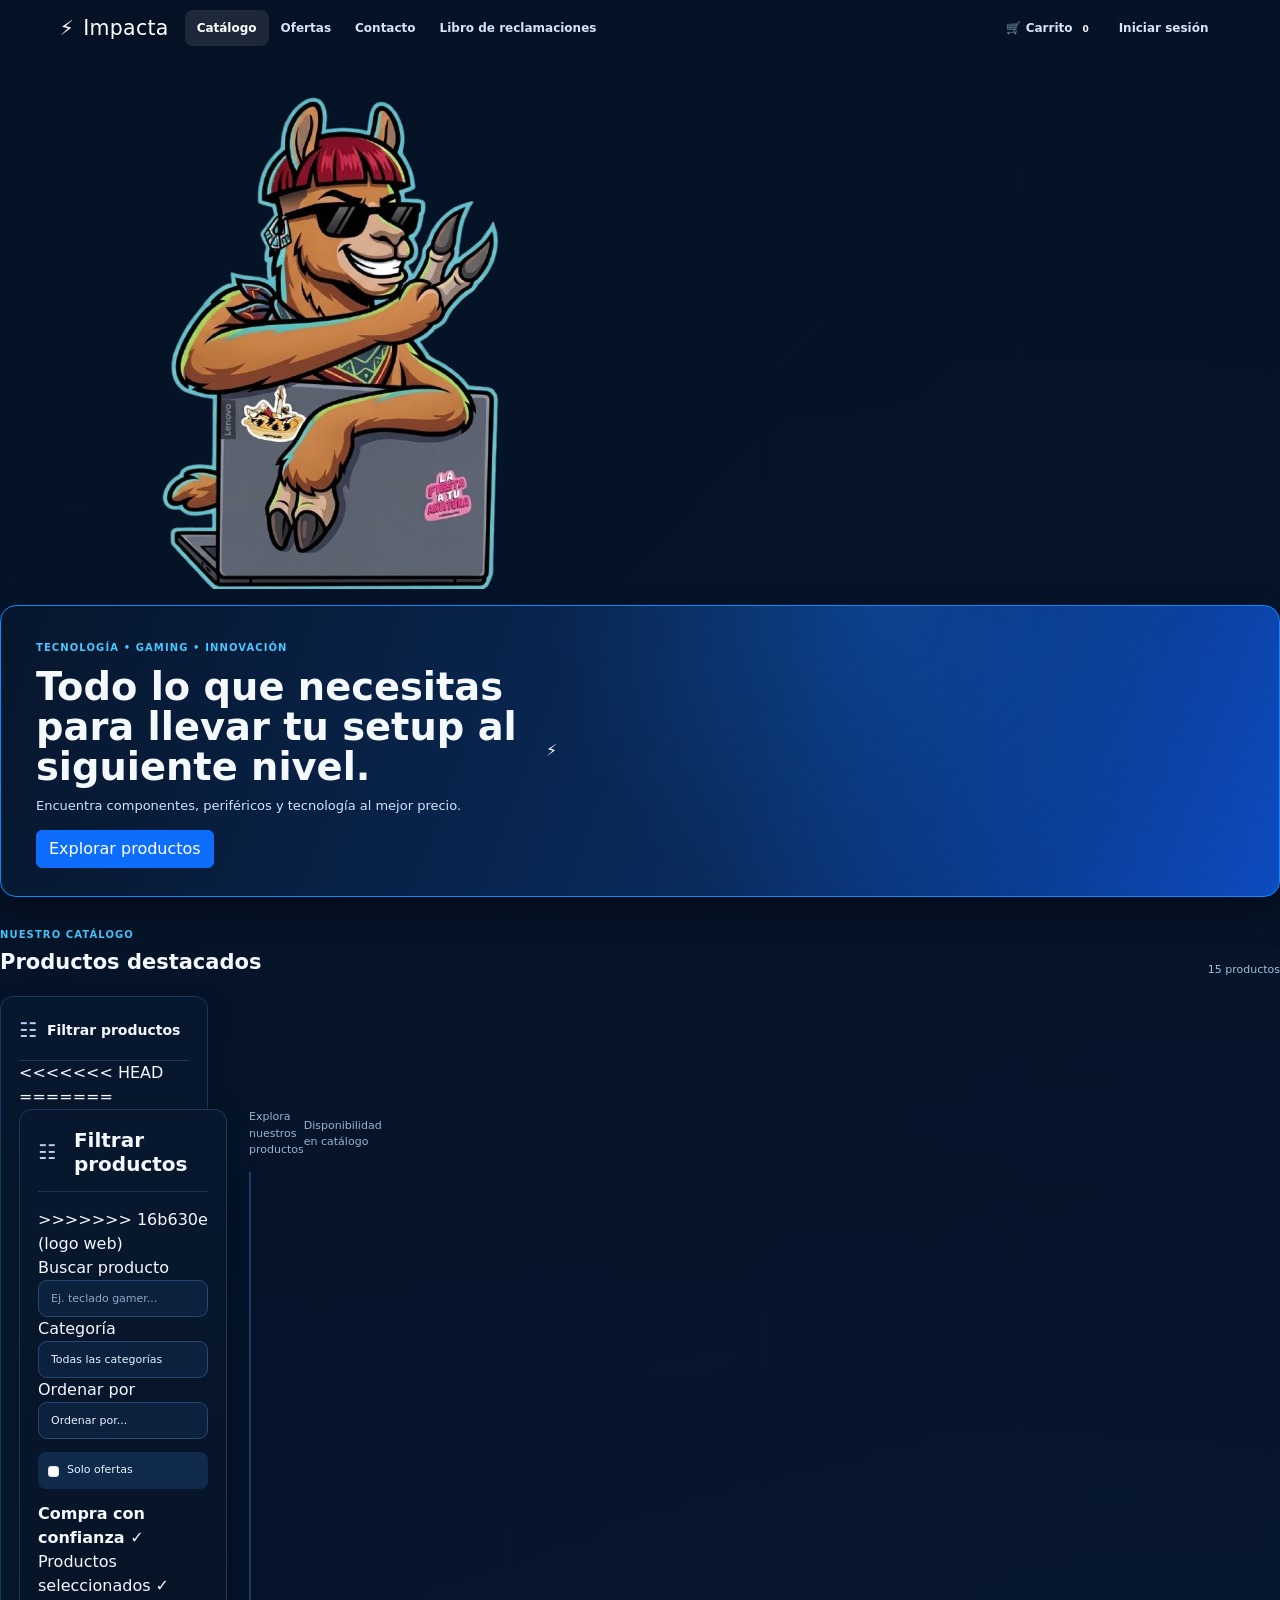
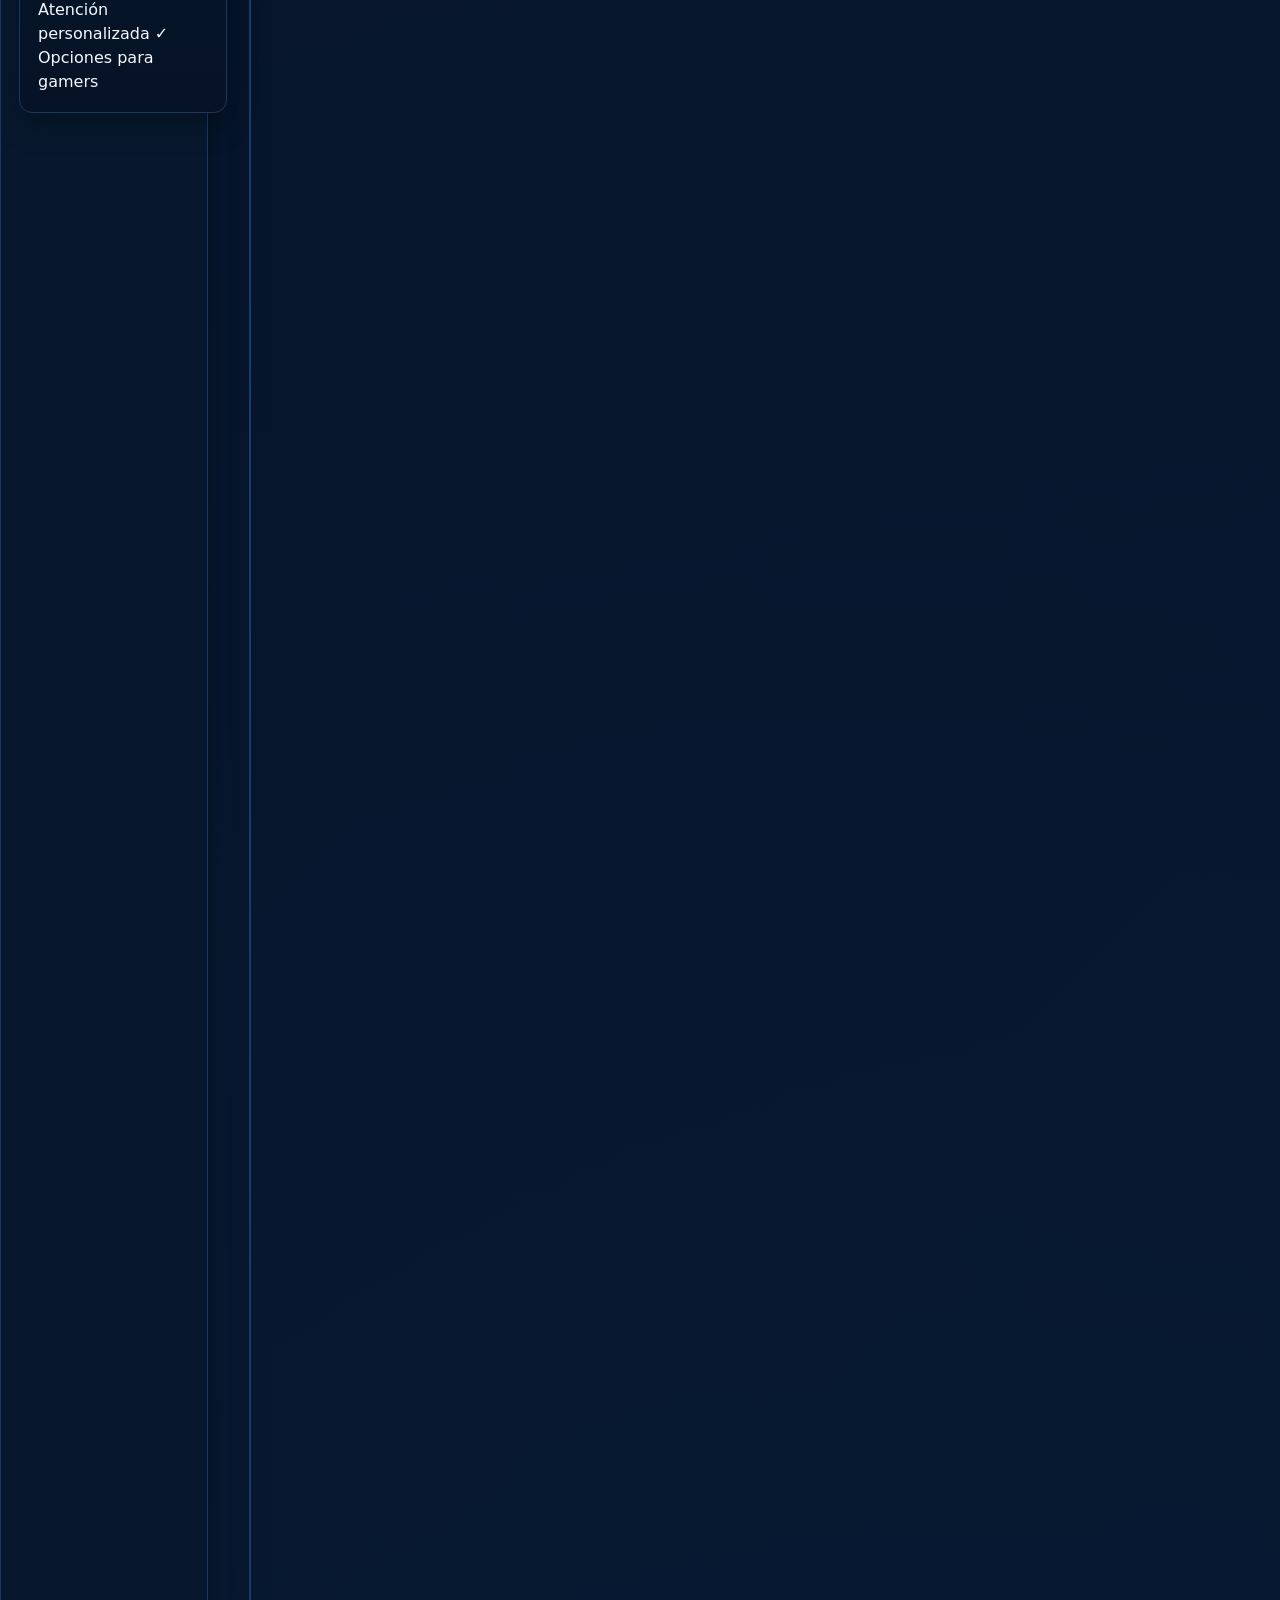
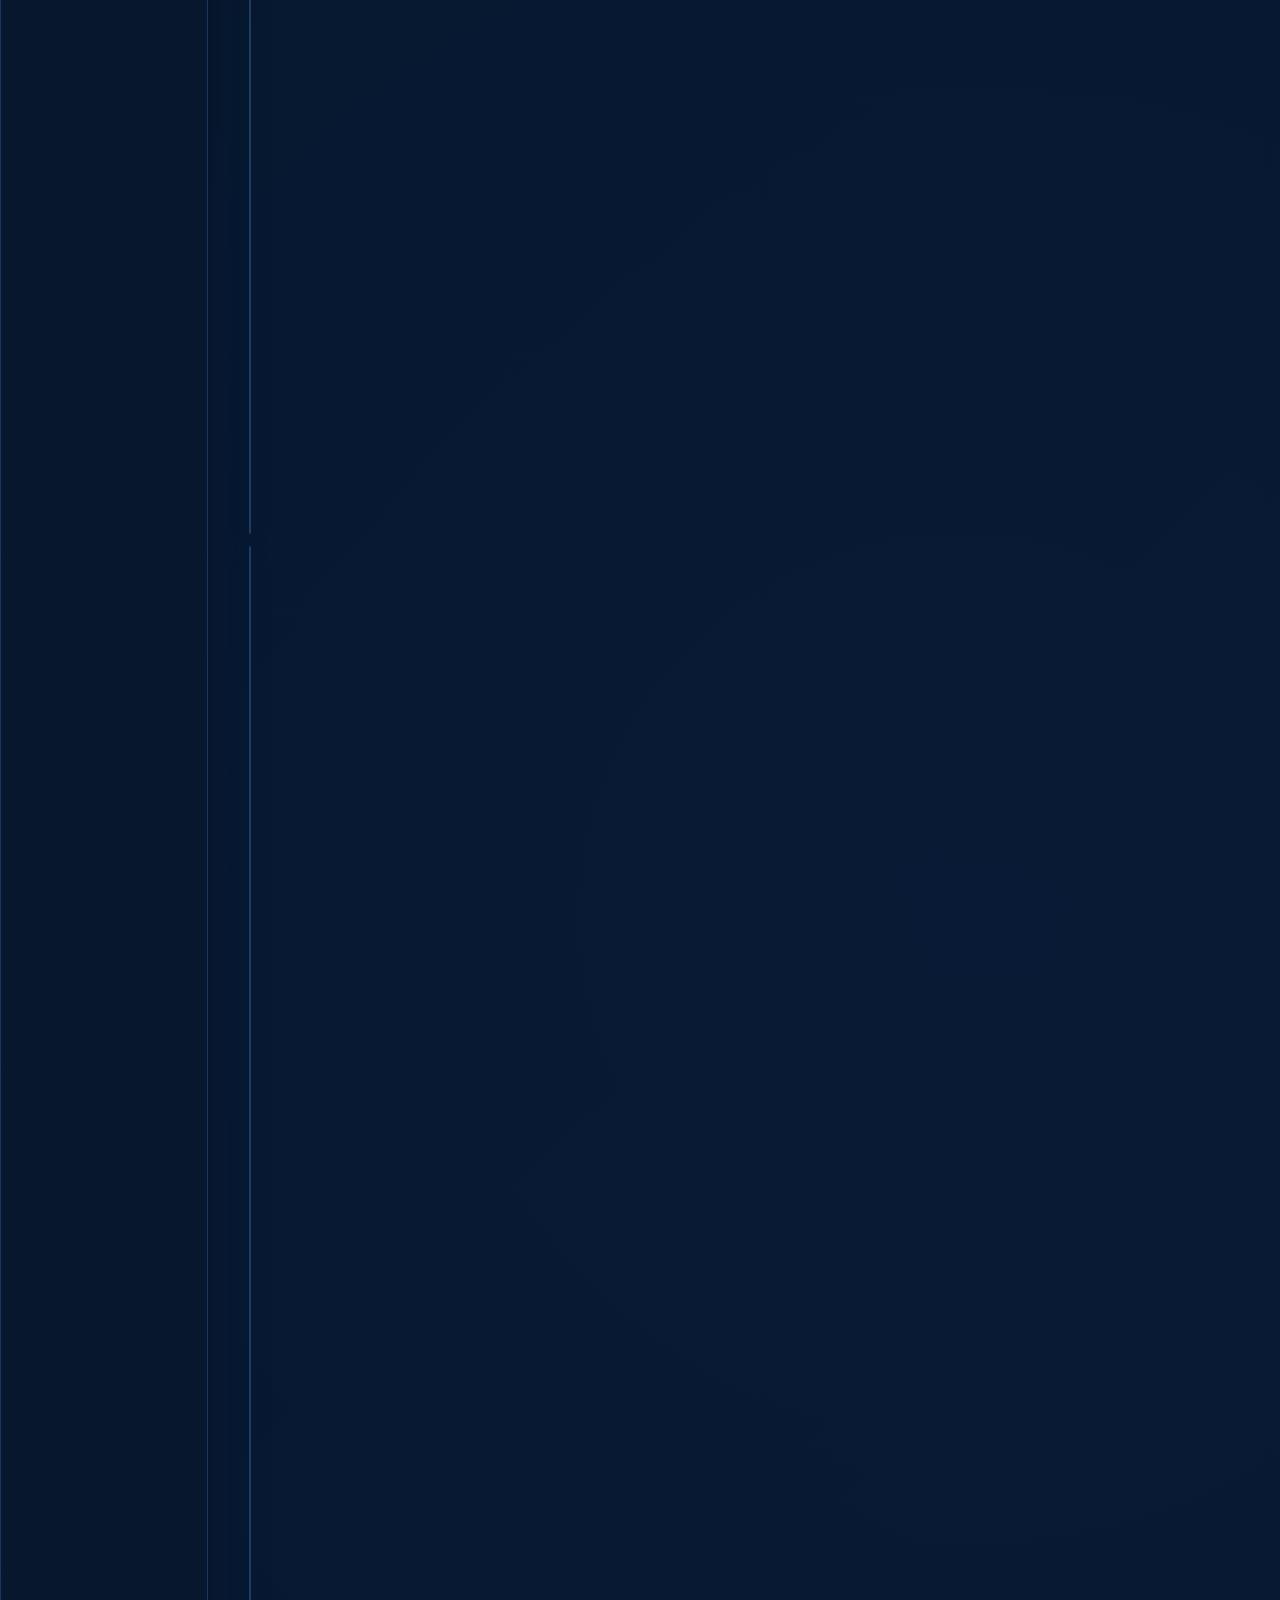
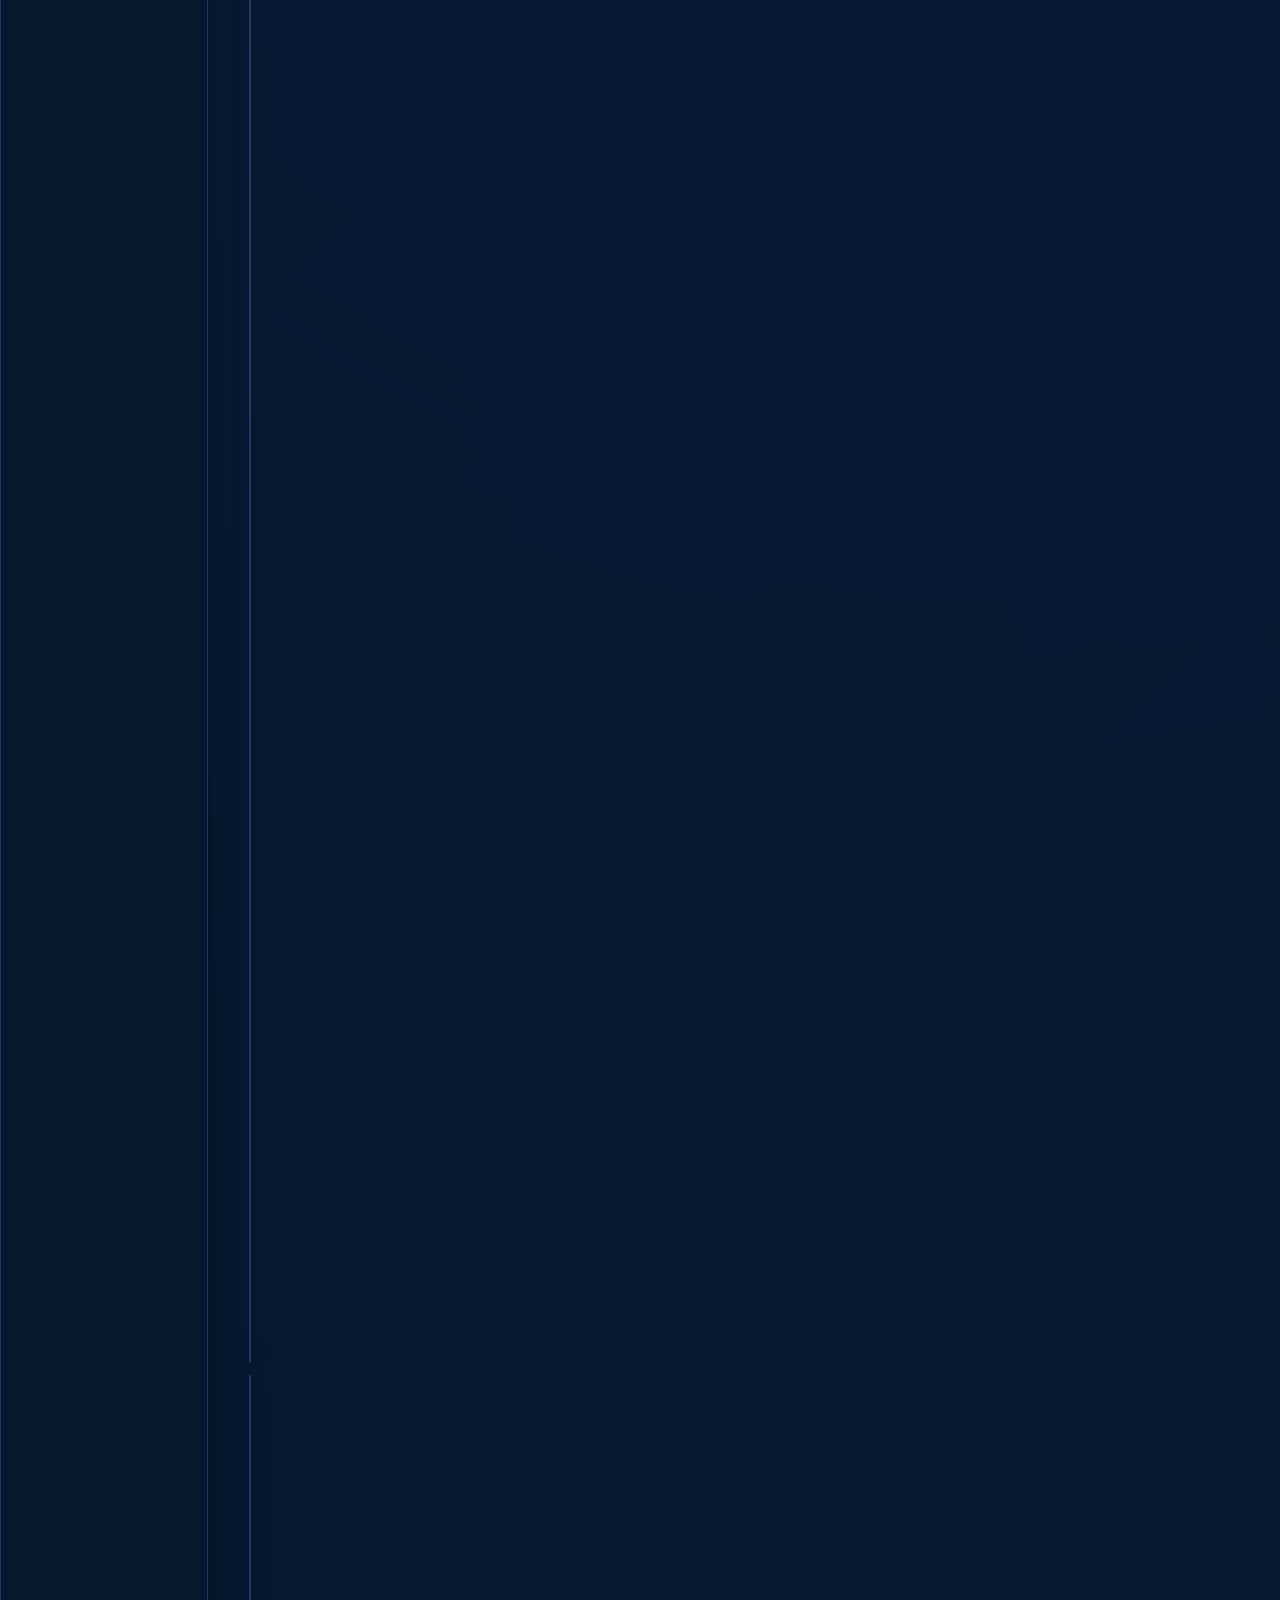
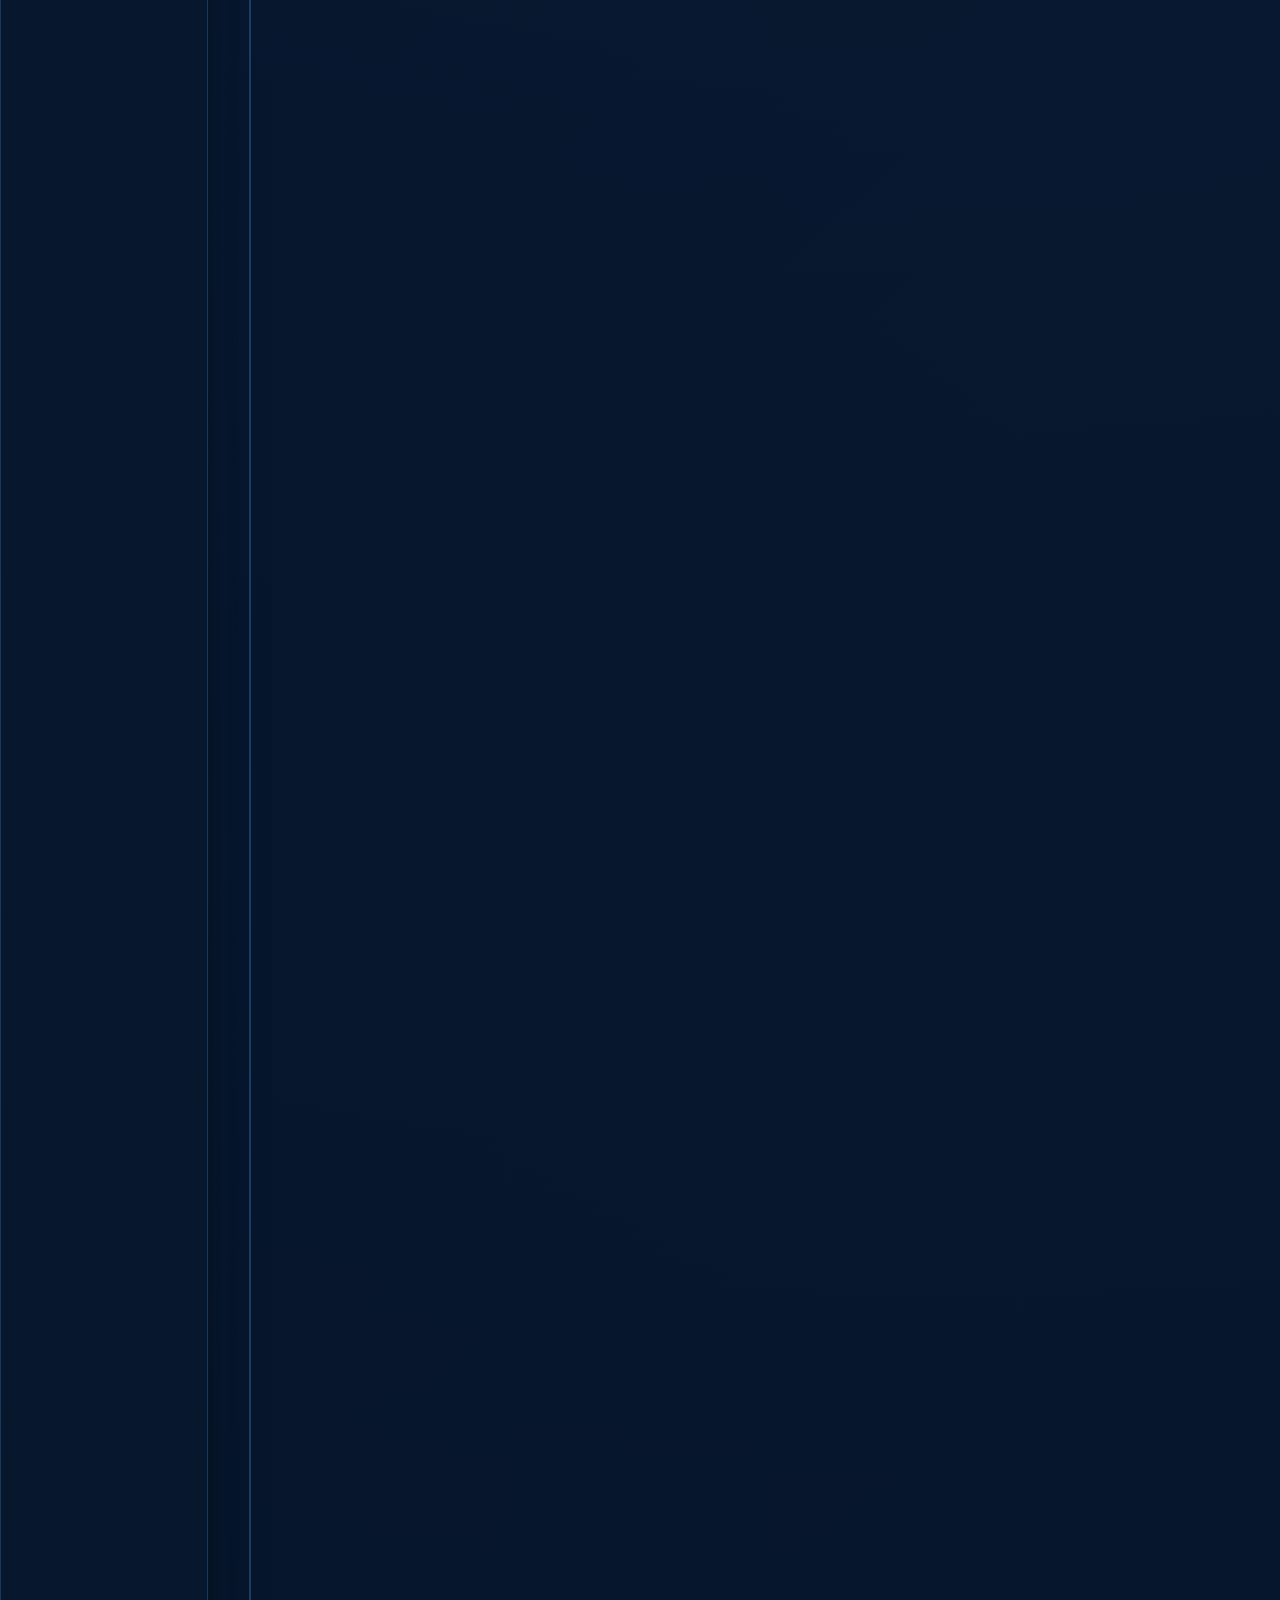
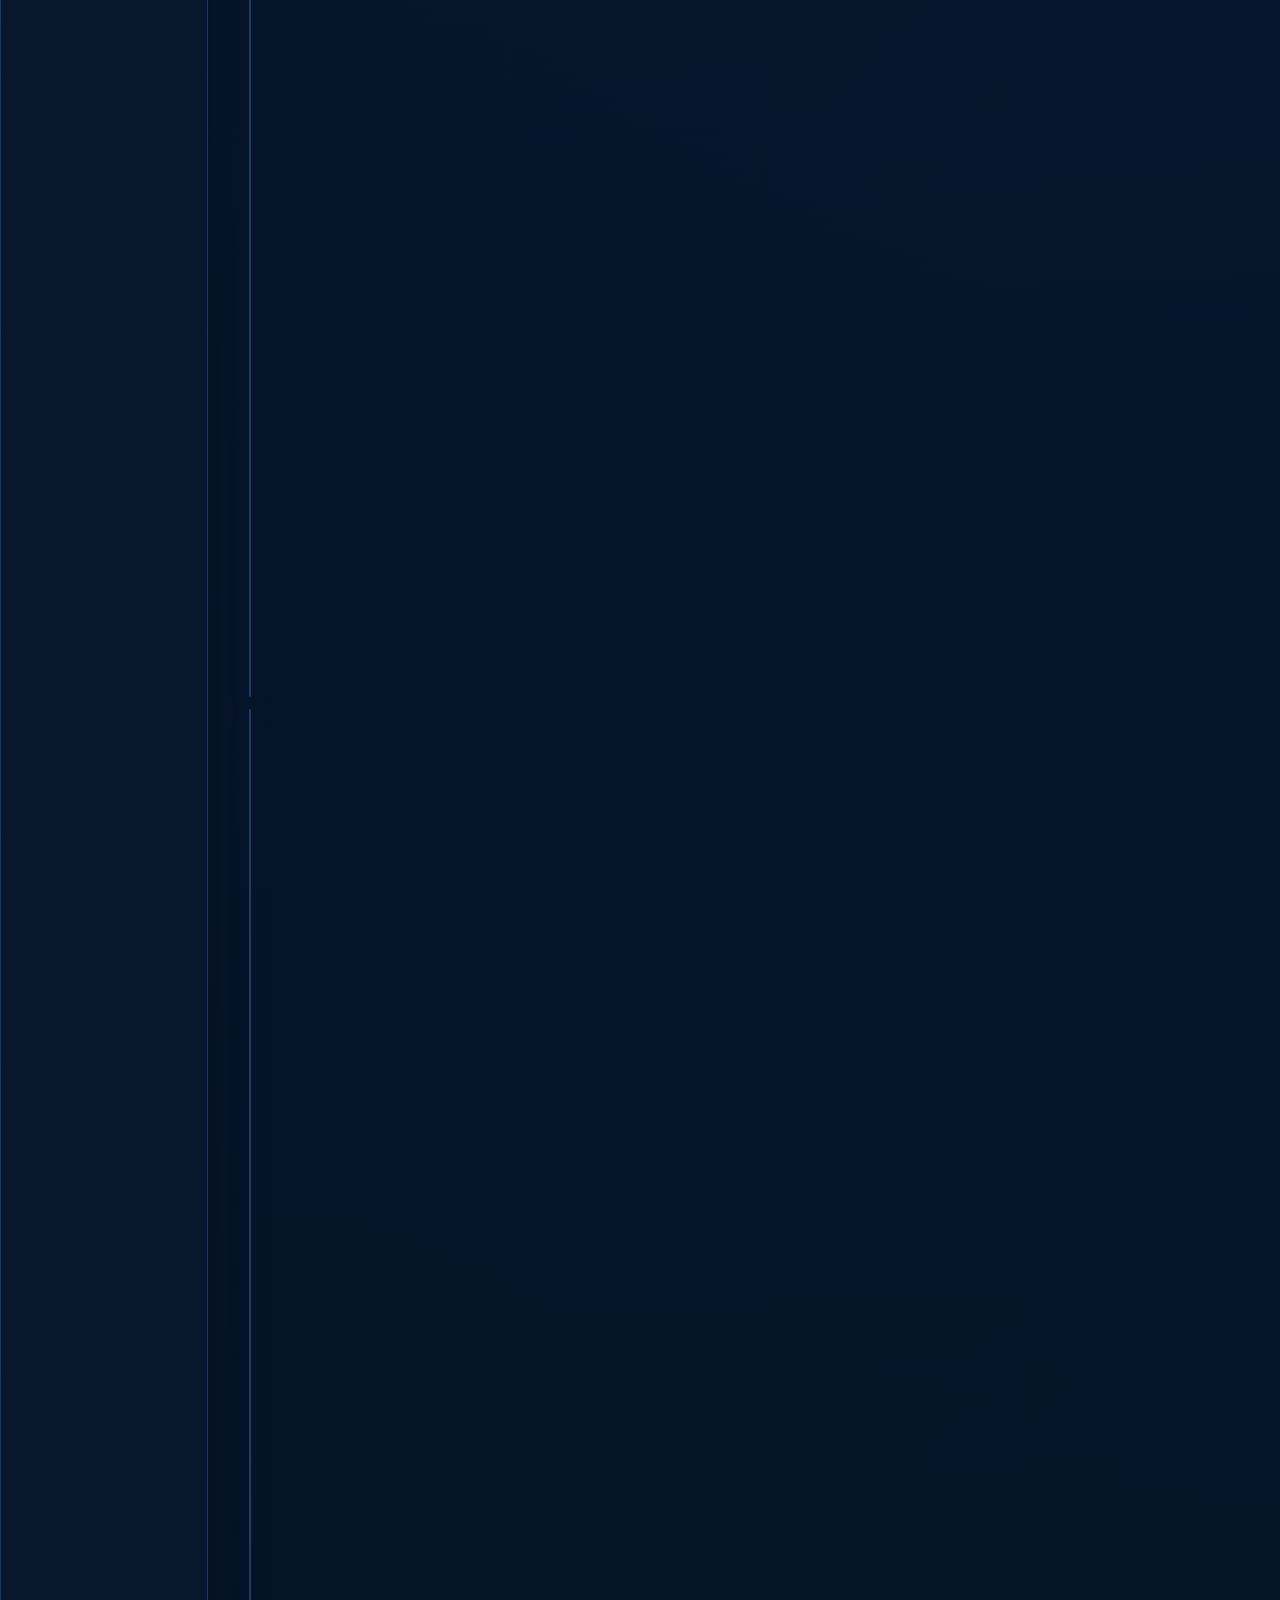
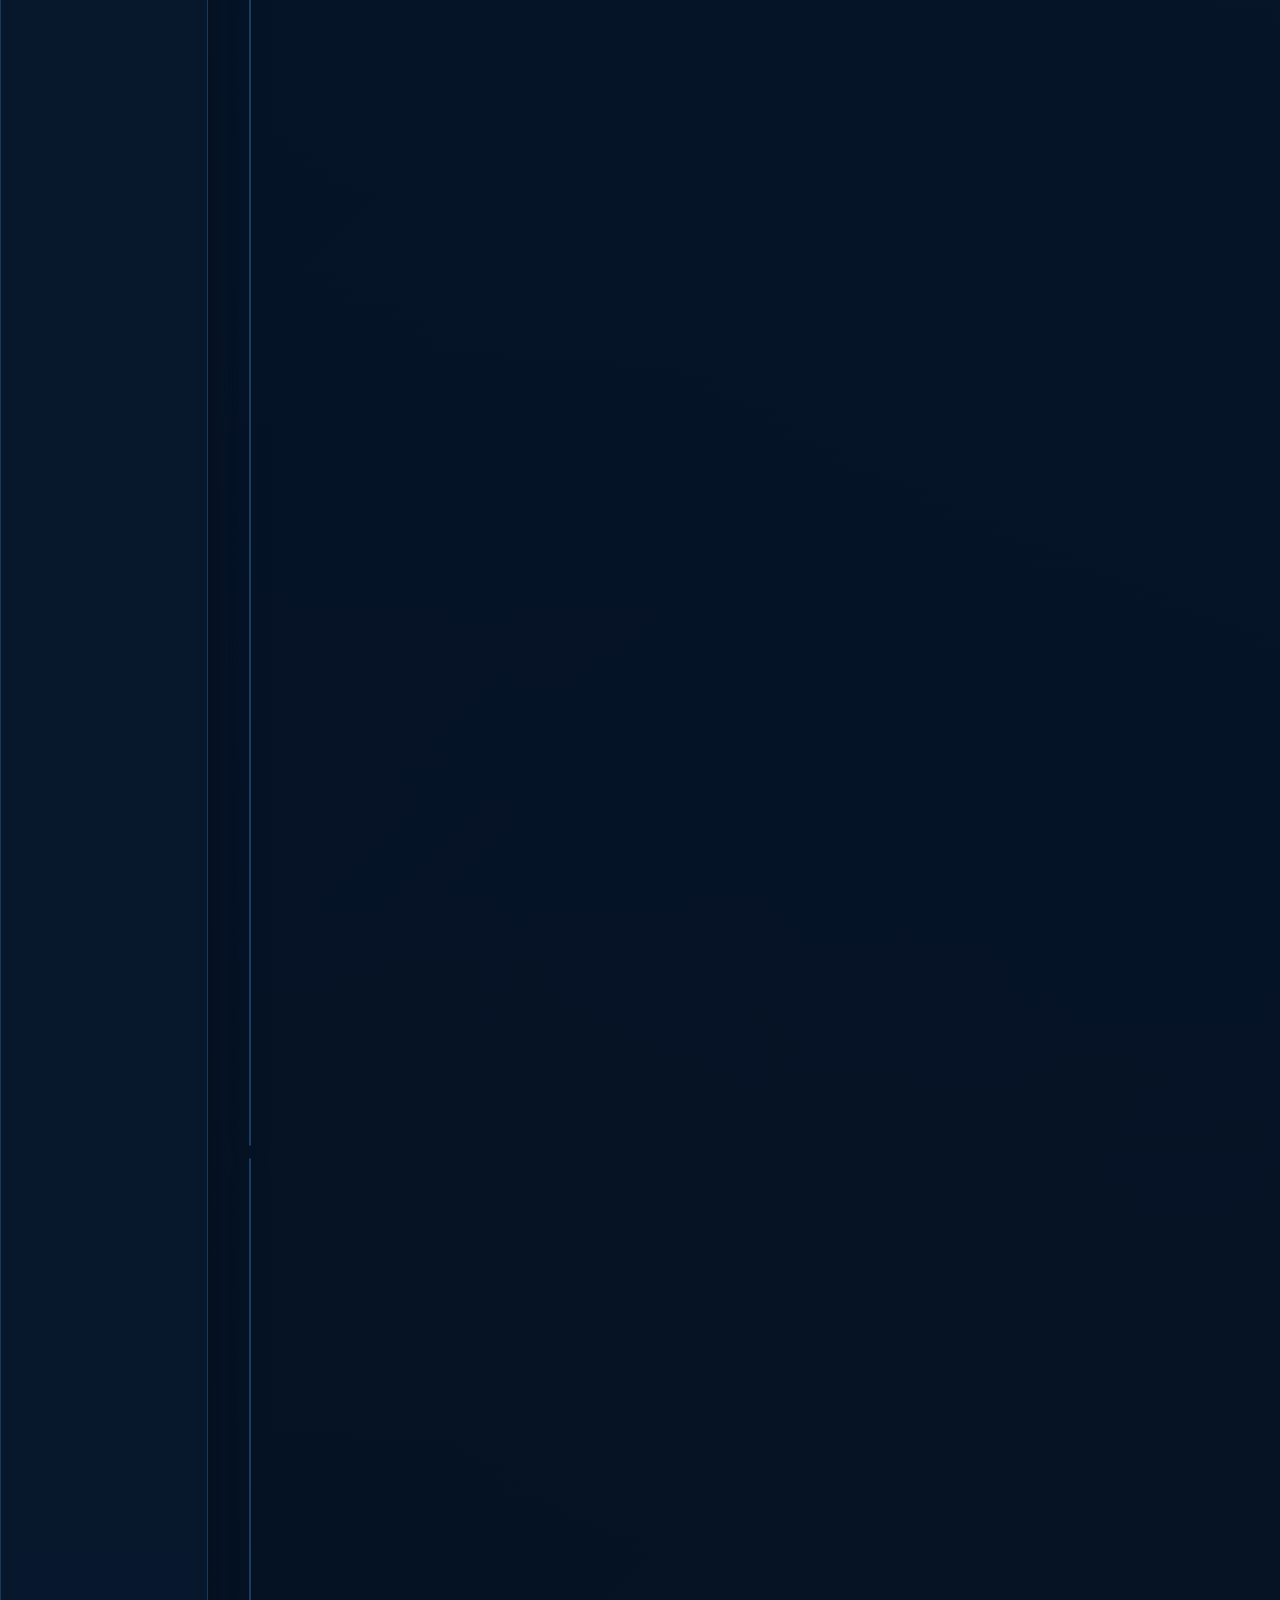
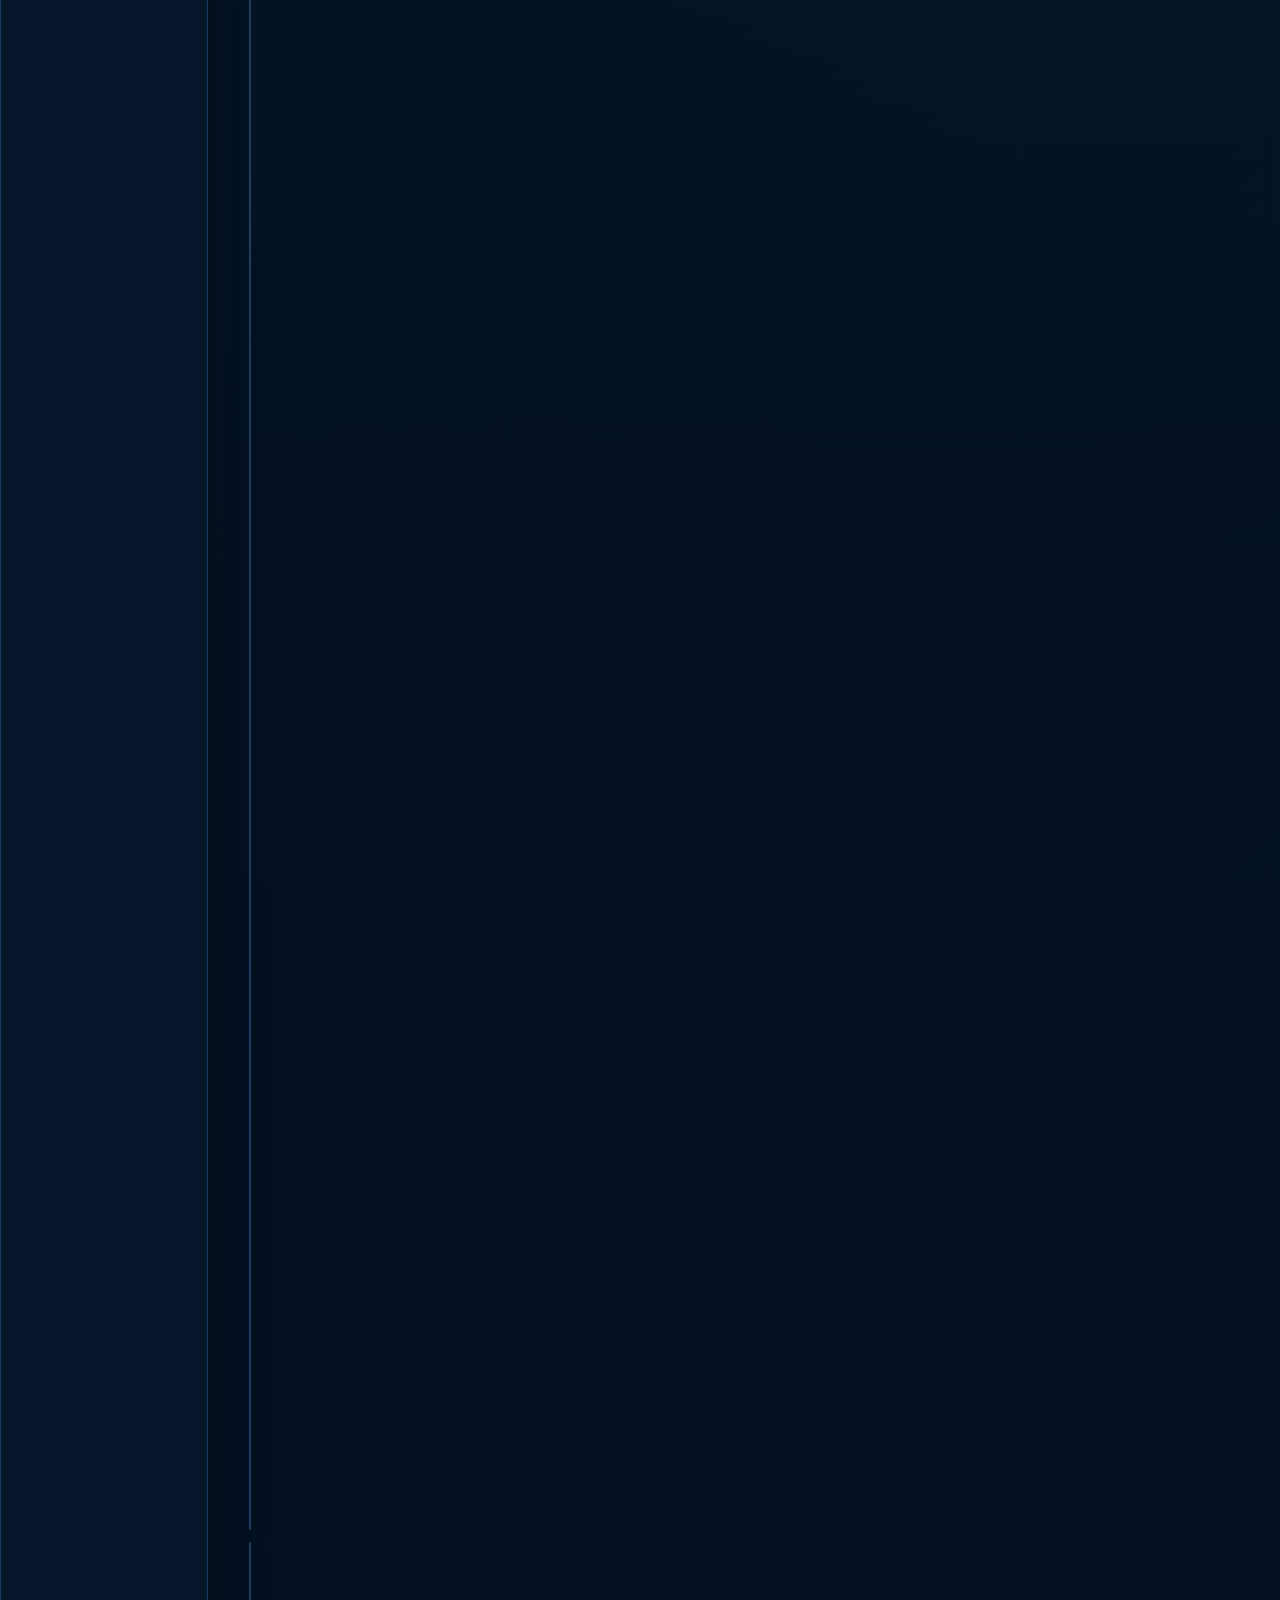
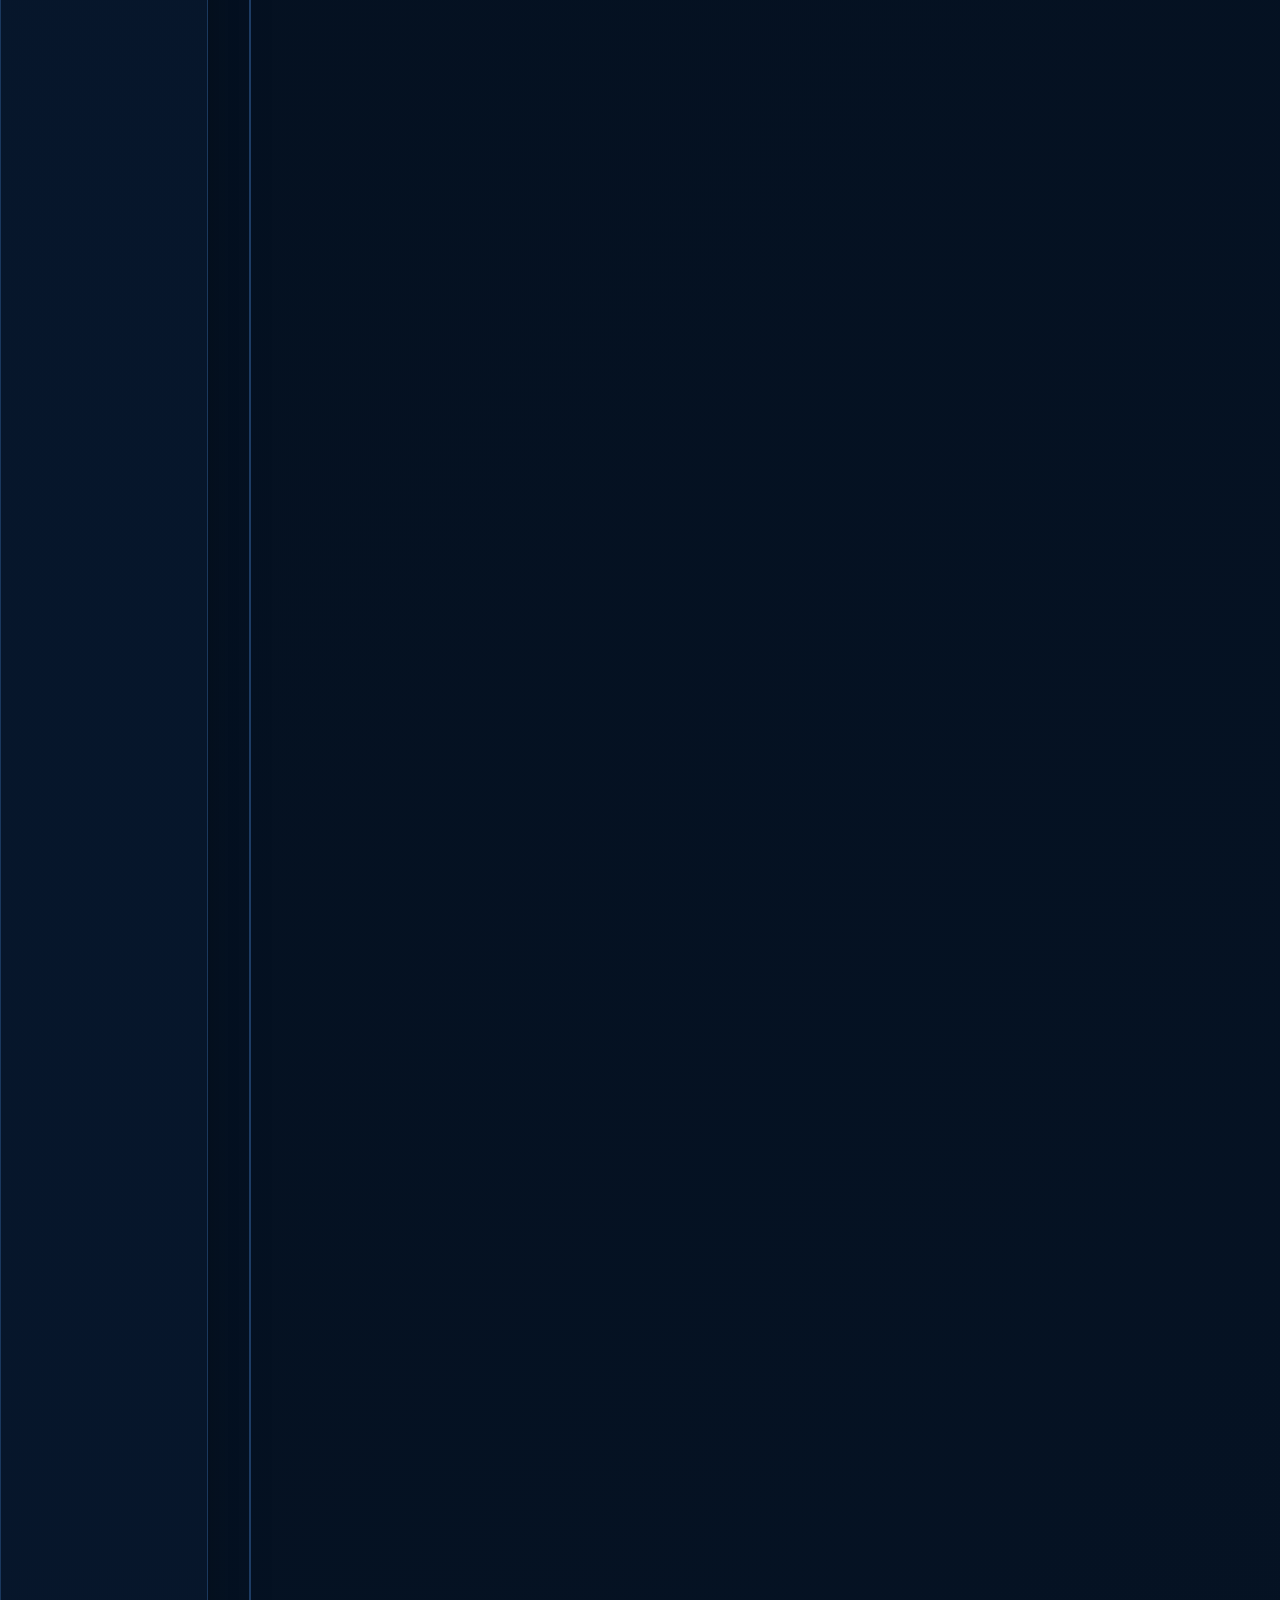
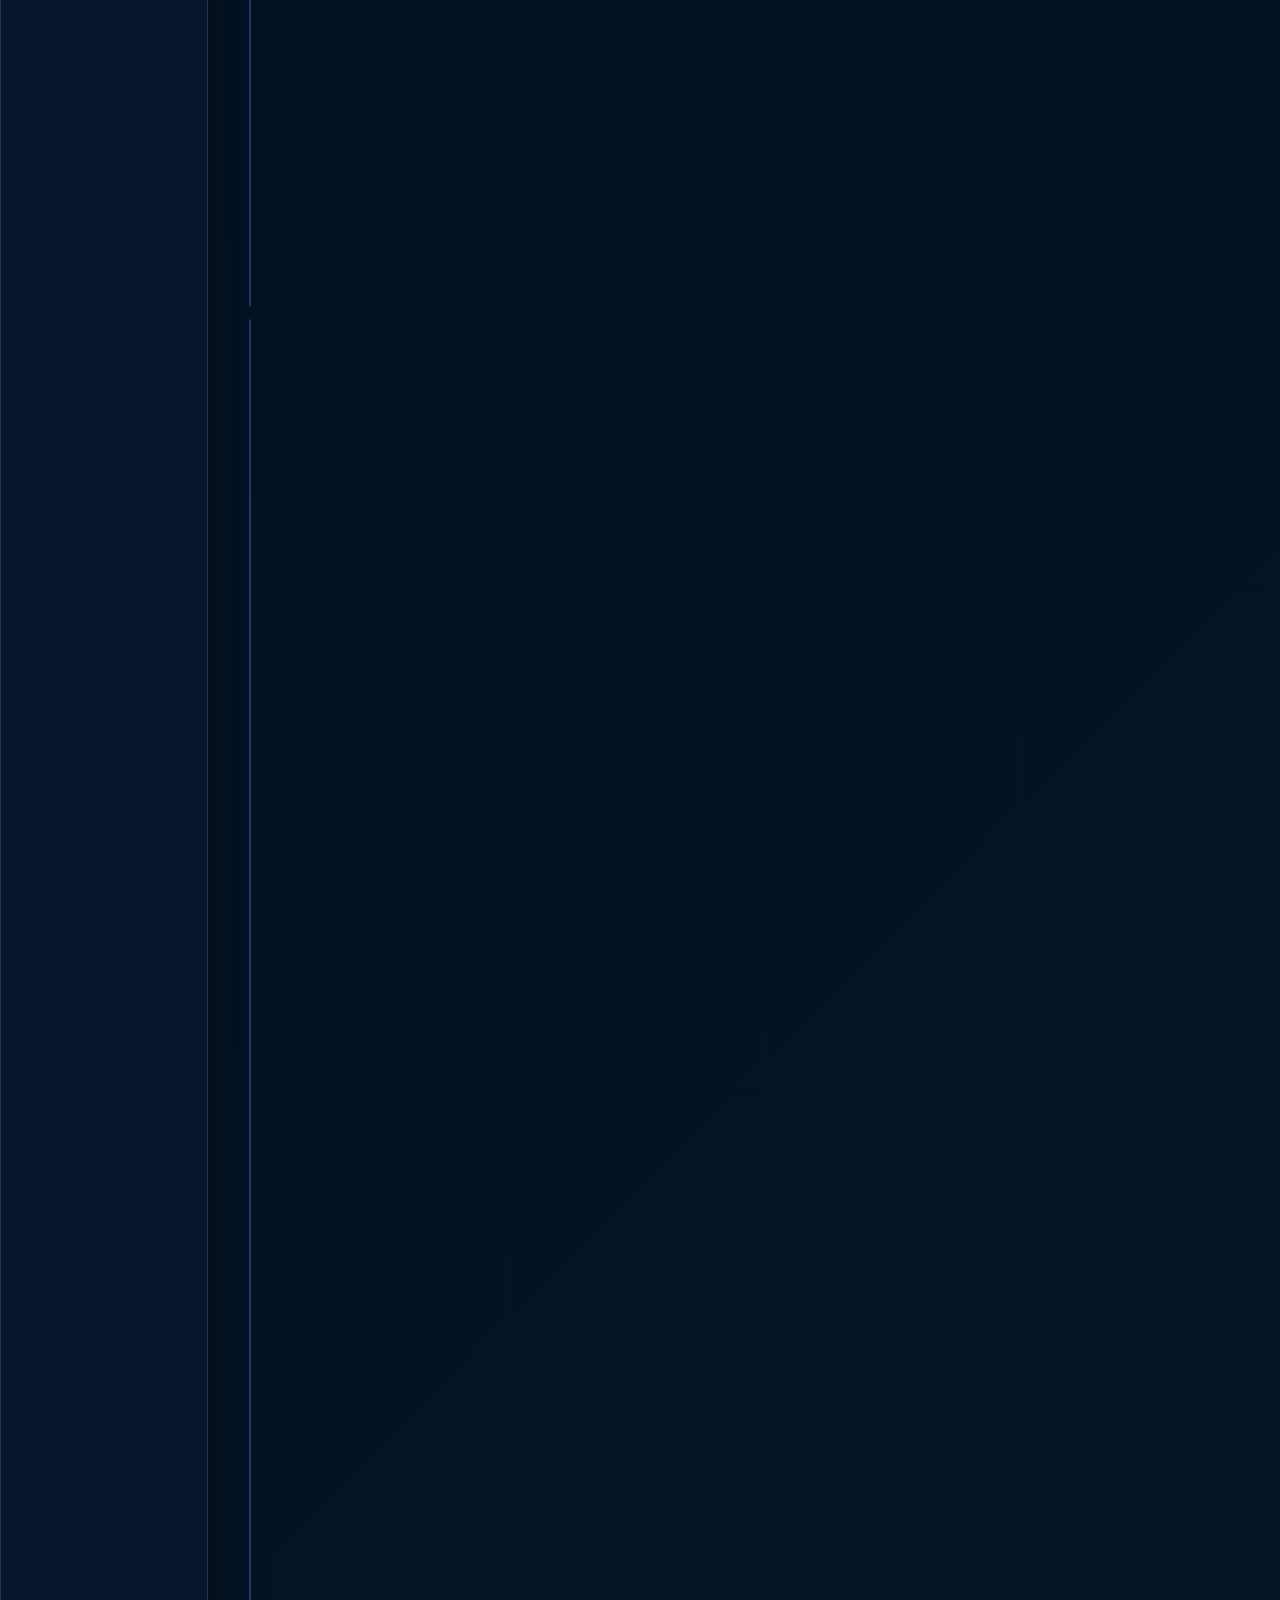
==== commit 84adb1a1: "logo web" ====
--- a/index.html
+++ b/index.html
@@ -130,7 +130,11 @@
 
     <!-- ==================== CONTENIDO PRINCIPAL ==================== -->
 
-    <main class="container py-4">
+                    <div class="col-lg-6 text-center my-3">
+                        <div class="llama-wrapper">
+                            <img src="img/logo/llama.png" alt="Mascota PC PE" class="llama-3d-effect">
+                        </div>
+                    </div>
 
         <!-- Banner principal -->
         <section class="hero-banner mb-4">
@@ -207,6 +211,16 @@
 
                 </div>
 
+<<<<<<< HEAD
+=======
+                <div class="catalog-layout">
+                    <!-- ==================== FILTROS EN FORMA HORIZONTAL ==================== -->
+                    <aside class="filter-panel mb-4">
+                        <div class="filter-title mb-3">
+                            <span>☷</span>
+                            <h3 class="d-inline ms-2 fs-5">Filtrar productos</h3>
+                        </div>
+>>>>>>> 16b630e (logo web)
 
                 <!-- Buscar producto -->
 
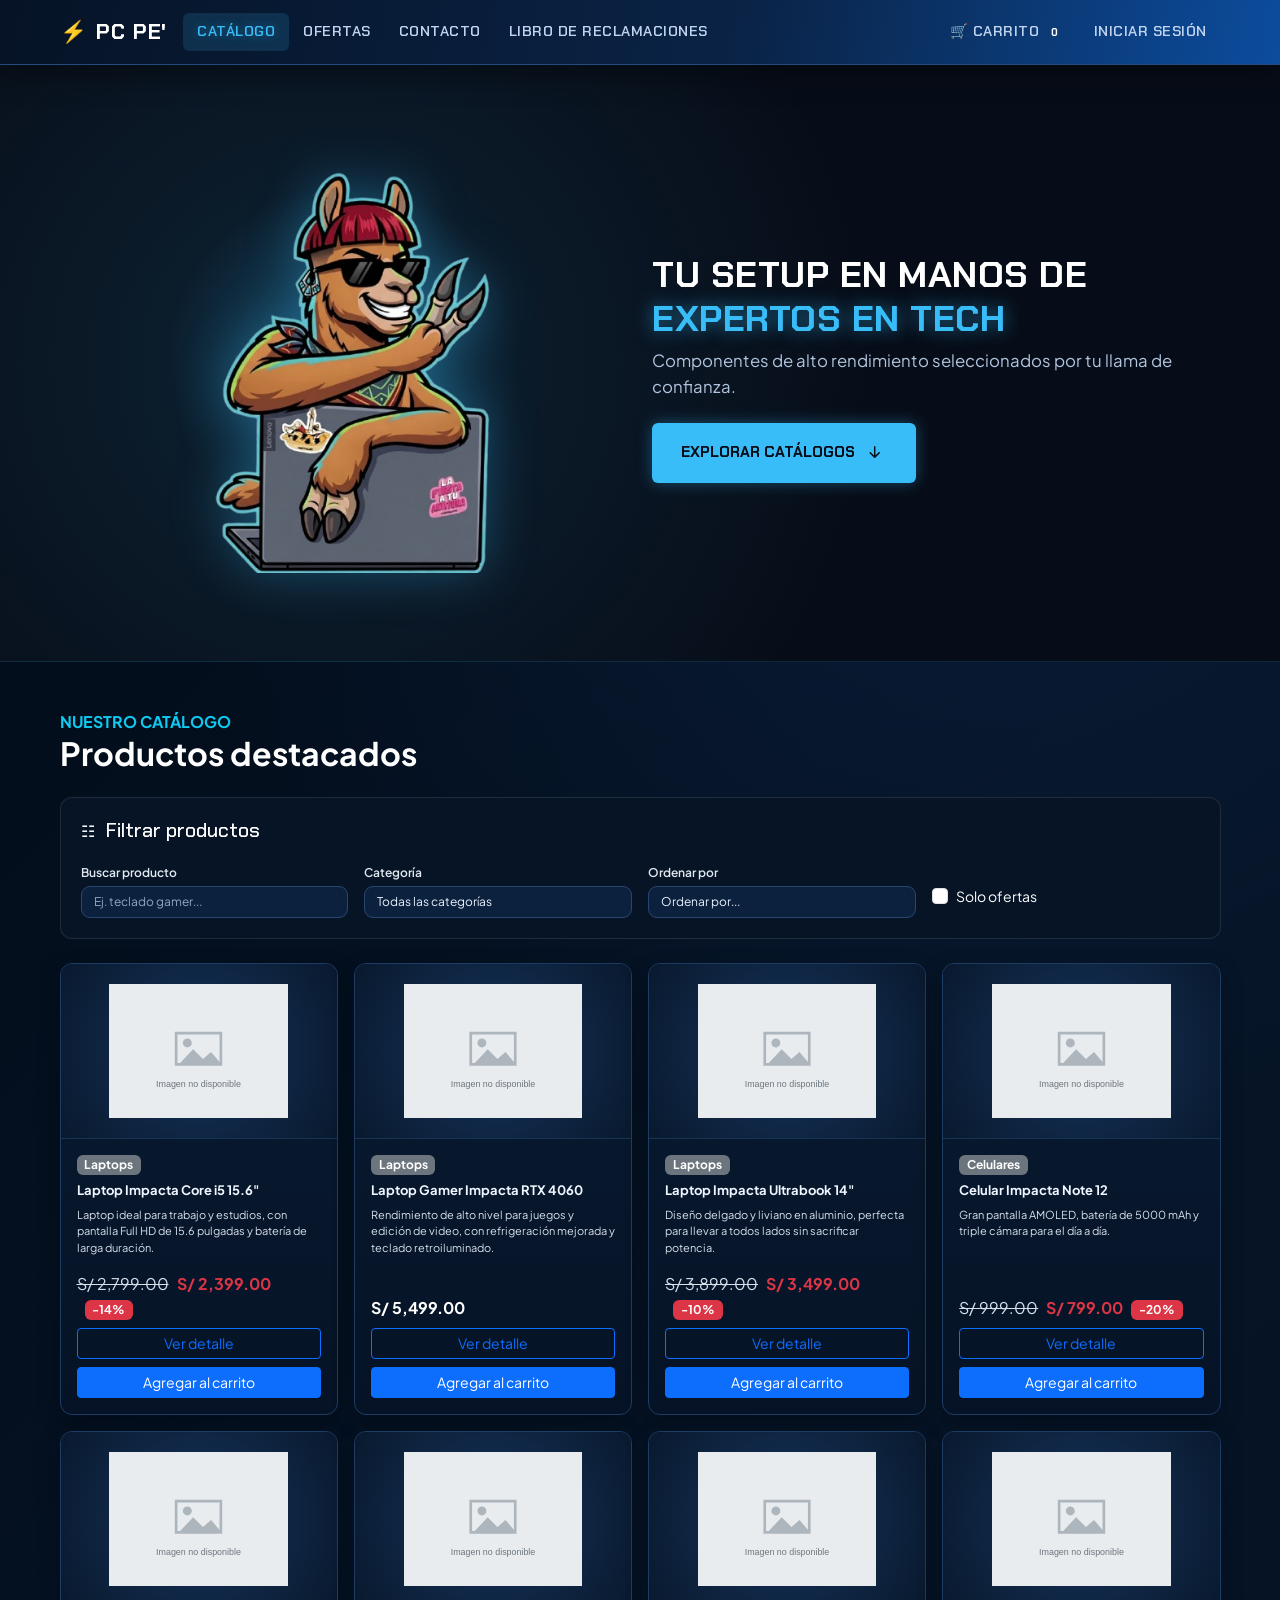
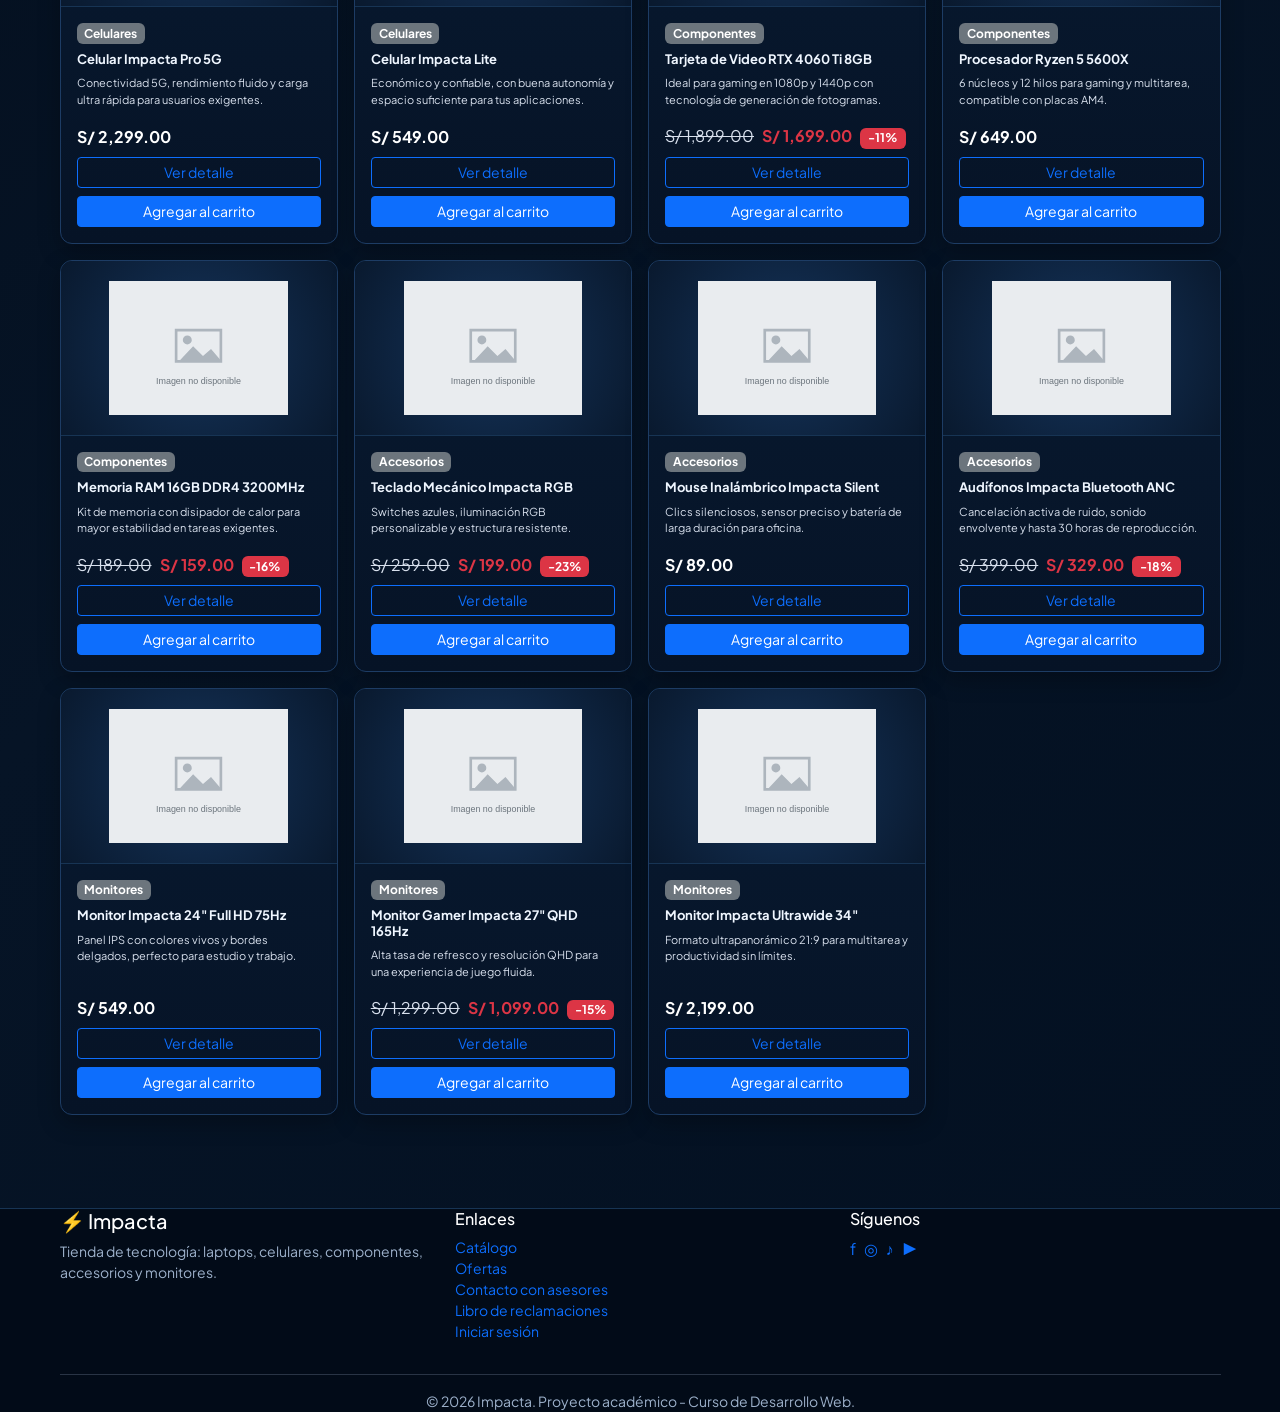
==== commit a5125c28: "nuevo diseño" ====
--- a/index.html
+++ b/index.html
@@ -4,513 +4,225 @@
 <head>
     <meta charset="UTF-8">
     <meta name="viewport" content="width=device-width, initial-scale=1">
-
-    <title>Impacta - Tienda de Tecnología</title>
-
-    <!-- Bootstrap -->
+    <title>PC PE' - Tienda de Tecnología</title>
+    <!-- Bootstrap CSS -->
+    <link href="https://cdn.jsdelivr.net/npm/bootstrap@5.3.3/dist/css/bootstrap.min.css" rel="stylesheet">
+    <!-- Bootstrap Icons -->
+    <link rel="stylesheet" href="https://cdn.jsdelivr.net/npm/bootstrap-icons@1.11.3/font/bootstrap-icons.min.css">
+    <!-- Estilo gamer -->
     <link
-        href="https://cdn.jsdelivr.net/npm/bootstrap@5.3.3/dist/css/bootstrap.min.css"
-        rel="stylesheet"
-    >
-
+        href="https://fonts.googleapis.com/css2?family=Chakra+Petch:wght@600;700;800&family=Plus+Jakarta+Sans:wght@400;600&display=swap"
+        rel="stylesheet">
     <!-- Estilos propios -->
     <link href="css/styles.css" rel="stylesheet">
 </head>
 
 <body>
-
     <!-- ==================== NAVBAR ==================== -->
-
-    <nav class="navbar navbar-expand-lg navbar-dark">
+    <nav class="navbar main-navbar navbar-expand-lg navbar-dark sticky-top">
         <div class="container">
-
             <a class="navbar-brand" href="index.html">
-                <span>⚡</span> Impacta
+                <span>⚡</span> PC PE'
             </a>
-
-            <button
-                class="navbar-toggler"
-                type="button"
-                data-bs-toggle="collapse"
-                data-bs-target="#menu"
-            >
+            <button class="navbar-toggler" type="button" data-bs-toggle="collapse" data-bs-target="#menu">
                 <span class="navbar-toggler-icon"></span>
             </button>
-
             <div class="collapse navbar-collapse" id="menu">
-
                 <!-- Menú principal -->
                 <ul class="navbar-nav me-auto">
-
-                    <li class="nav-item">
-                        <a class="nav-link active" href="index.html">
-                            Catálogo
-                        </a>
-                    </li>
-
-                    <li class="nav-item">
-                        <a class="nav-link" href="ofertas.html">
-                            Ofertas
-                        </a>
-                    </li>
-
-                    <li class="nav-item">
-                        <a class="nav-link" href="contacto.html">
-                            Contacto
-                        </a>
-                    </li>
-
-                    <li class="nav-item">
-                        <a class="nav-link" href="reclamaciones.html">
-                            Libro de reclamaciones
-                        </a>
-                    </li>
-
+                    <li class="nav-item">
+                        <a class="nav-link active" href="index.html">Catálogo</a>
+                    </li>
+                    <li class="nav-item">
+                        <a class="nav-link" href="ofertas.html">Ofertas</a>
+                    </li>
+                    <li class="nav-item">
+                        <a class="nav-link" href="contacto.html">Contacto</a>
+                    </li>
+                    <li class="nav-item">
+                        <a class="nav-link" href="reclamaciones.html">Libro de reclamaciones</a>
+                    </li>
                 </ul>
-
                 <!-- Menú del usuario -->
                 <ul class="navbar-nav">
-
                     <!-- Carrito -->
                     <li class="nav-item">
                         <a class="nav-link" href="carrito.html">
                             🛒 Carrito
-                            <span class="badge" id="contador-carrito">
-                                0
-                            </span>
+                            <span class="badge" id="contador-carrito">0</span>
                         </a>
                     </li>
-
                     <!-- Iniciar sesión -->
                     <li class="nav-item">
-                        <a
-                            class="nav-link"
-                            href="login.html"
-                            id="enlace-login"
-                        >
-                            Iniciar sesión
+                        <a class="nav-link" href="login.html" id="enlace-login">Iniciar sesión</a>
+                    </li>
+                    <!-- Usuario conectado -->
+                    <li class="nav-item dropdown d-none" id="menu-usuario">
+                        <a class="nav-link dropdown-toggle" href="#" data-bs-toggle="dropdown">
+                            Hola, <span id="nombre-usuario">Usuario</span>
                         </a>
-                    </li>
-
-                    <!-- Usuario conectado -->
-                    <li
-                        class="nav-item dropdown d-none"
-                        id="menu-usuario"
-                    >
-                        <a
-                            class="nav-link dropdown-toggle"
-                            href="#"
-                            data-bs-toggle="dropdown"
-                        >
-                            Hola,
-                            <span id="nombre-usuario">
-                                Usuario
-                            </span>
-                        </a>
-
                         <ul class="dropdown-menu dropdown-menu-end">
                             <li>
-                                <a
-                                    class="dropdown-item"
-                                    href="#"
-                                    id="btn-salir"
-                                >
-                                    Cerrar sesión
-                                </a>
+                                <a class="dropdown-item" href="#" id="btn-salir">Cerrar sesión</a>
                             </li>
                         </ul>
                     </li>
-
                 </ul>
-
             </div>
         </div>
     </nav>
 
-
     <!-- ==================== CONTENIDO PRINCIPAL ==================== -->
-
-                    <div class="col-lg-6 text-center my-3">
-                        <div class="llama-wrapper">
-                            <img src="img/logo/llama.png" alt="Mascota PC PE" class="llama-3d-effect">
-                        </div>
-                    </div>
-
-        <!-- Banner principal -->
-        <section class="hero-banner mb-4">
-
-            <div class="hero-content">
-
-                <span class="hero-tag">
-                    TECNOLOGÍA • GAMING • INNOVACIÓN
-                </span>
-
-                <h1>
-                    Todo lo que necesitas para llevar tu setup
-                    al siguiente nivel.
+    <main>
+        <!-- ===== PORTADA COMPACTA & TECH ===== -->
+<section class="hero-compact">
+    <div class="container py-4">
+        <div class="row align-items-center">
+            
+            <!-- Llama flotante a la izquierda (Cambiado a col-lg-6) -->
+            <div class="col-lg-6 text-center my-3">
+                <div class="llama-wrapper">
+                    <img src="img/logo/llama.png" alt="Mascota PC PE" class="llama-3d-effect">
+                </div>
+            </div>
+            
+            <!-- Texto Tech a la derecha (Cambiado a col-lg-6) -->
+            <div class="col-lg-6 my-3 text-center text-lg-start">
+                <h1 class="tech-title my-2">
+                    TU SETUP EN MANOS DE <br>
+                    <span class="neon-text">EXPERTOS EN TECH</span>
                 </h1>
-
-                <p>
-                    Encuentra componentes, periféricos y tecnología
-                    al mejor precio.
+                <p class="tech-subtext mb-4">
+                    Componentes de alto rendimiento seleccionados por tu llama de confianza.
                 </p>
-
-                <a href="#catalogo" class="btn btn-primary">
-                    Explorar productos
+                <!-- Botón con animación interactiva -->
+                <a href="#catalogo" class="btn-tech-action">
+                    <span>EXPLORAR CATÁLOGOS</span>
+                    <i class="bi bi-arrow-down-short fs-4 icon-arrow"></i>
                 </a>
-
-            </div>
-
-            <div class="hero-decoration">
-                ⚡
-            </div>
-
-        </section>
-
+            </div>
+
+        </div>
+    </div>
+</section>
 
         <!-- ==================== CATÁLOGO ==================== -->
-
-        <div id="catalogo" class="catalog-heading">
-
-            <div>
-
-                <span class="section-label">
-                    NUESTRO CATÁLOGO
-                </span>
-
-                <h2>
-                    Productos destacados
-                </h2>
-
-            </div>
-
-            <p
-                id="contador-resultados"
-                class="small mb-0"
-            ></p>
-
-        </div>
-
-
-        <!-- ==================== DISTRIBUCIÓN ==================== -->
-
-        <div class="catalog-layout">
-
-
-            <!-- ==================== FILTROS ==================== -->
-
-            <aside class="filter-panel">
-
-                <div class="filter-title">
-
-                    <span>☷</span>
-
-                    <h3>
-                        Filtrar productos
-                    </h3>
-
-                </div>
-
-<<<<<<< HEAD
-=======
+        <section id="catalogo" class="py-5">
+            <div class="container">
+                <div class="mb-4">
+                    <span class="text-uppercase text-info fw-bold fs-7">NUESTRO CATÁLOGO</span>
+                    <h2 class="fw-bold text-white">Productos destacados</h2>
+                </div>
+
                 <div class="catalog-layout">
-                    <!-- ==================== FILTROS EN FORMA HORIZONTAL ==================== -->
+                    <!-- ==================== FILTROS ==================== -->
                     <aside class="filter-panel mb-4">
                         <div class="filter-title mb-3">
                             <span>☷</span>
                             <h3 class="d-inline ms-2 fs-5">Filtrar productos</h3>
                         </div>
->>>>>>> 16b630e (logo web)
-
-                <!-- Buscar producto -->
-
-                <label for="buscar">
-                    Buscar producto
-                </label>
-
-                <input
-                    type="text"
-                    id="buscar"
-                    class="form-control"
-                    placeholder="Ej. teclado gamer..."
-                >
-
-
-                <!-- Categoría -->
-
-                <label for="filtro-categoria">
-                    Categoría
-                </label>
-
-                <select
-                    id="filtro-categoria"
-                    class="form-select"
-                >
-
-                    <option value="">
-                        Todas las categorías
-                    </option>
-
-                </select>
-
-
-                <!-- Ordenar -->
-
-                <label for="filtro-orden">
-                    Ordenar por
-                </label>
-
-                <select
-                    id="filtro-orden"
-                    class="form-select"
-                >
-
-                    <option value="">
-                        Ordenar por...
-                    </option>
-
-                    <option value="precio-asc">
-                        Precio: menor a mayor
-                    </option>
-
-                    <option value="precio-desc">
-                        Precio: mayor a menor
-                    </option>
-
-                    <option value="nombre">
-                        Nombre (A-Z)
-                    </option>
-
-                </select>
-
-
-                <!-- Solo ofertas -->
-
-                <div class="offer-check">
-
-                    <input
-                        class="form-check-input"
-                        type="checkbox"
-                        id="filtro-ofertas"
-                    >
-
-                    <label
-                        class="form-check-label"
-                        for="filtro-ofertas"
-                    >
-                        Solo ofertas
-                    </label>
-
-                </div>
-
-
+
+                        <!-- Usamos row de Bootstrap para ordenar los controles en una sola línea -->
+                        <div class="row g-3 align-items-end">
+                            <!-- Buscar -->
+                            <div class="col-md-4 col-lg-3">
+                                <label for="buscar" class="form-label text-white small mb-1">Buscar producto</label>
+                                <input type="text" id="buscar" class="form-control" placeholder="Ej. teclado gamer...">
+                            </div>
+
+                            <!-- Categoría -->
+                            <div class="col-md-3 col-lg-3">
+                                <label for="filtro-categoria" class="form-label text-white small mb-1">Categoría</label>
+                                <select id="filtro-categoria" class="form-select">
+                                    <option value="">Todas las categorías</option>
+                                </select>
+                            </div>
+
+                            <!-- Ordenar -->
+                            <div class="col-md-3 col-lg-3">
+                                <label for="filtro-orden" class="form-label text-white small mb-1">Ordenar por</label>
+                                <select id="filtro-orden" class="form-select">
+                                    <option value="">Ordenar por...</option>
+                                    <option value="precio-asc">Precio: menor a mayor</option>
+                                    <option value="precio-desc">Precio: mayor a menor</option>
+                                    <option value="nombre">Nombre (A-Z)</option>
+                                </select>
+                            </div>
+
+                            <!-- Checkbox Solo ofertas -->
+                            <div class="col-md-2 col-lg-3 pb-2">
+                                <div class="form-check">
+                                    <input class="form-check-input" type="checkbox" id="filtro-ofertas">
+                                    <label class="form-check-label text-white small" for="filtro-ofertas">
+                                        Solo ofertas
+                                    </label>
+                                </div>
+                            </div>
+                        </div>
+                    </aside>
+                    <!-- ==================== PRODUCTOS ==================== -->
+                    <section class="products-area">
+
+                        <!-- Lista dinámica de productos -->
+                        <div class="row g-3" id="lista-productos"></div>
+                    </section>
+                </div>
+            </div>
+        </section>
+    </main>
+
+    <!-- ==================== FOOTER ==================== -->
+    <footer>
+        <div class="container">
+            <div class="row gy-4">
                 <!-- Información -->
-
-                <div class="filter-info">
-
-                    <strong>
-                        Compra con confianza
-                    </strong>
-
-                    <span>
-                        ✓ Productos seleccionados
-                    </span>
-
-                    <span>
-                        ✓ Atención personalizada
-                    </span>
-
-                    <span>
-                        ✓ Opciones para gamers
-                    </span>
-
-                </div>
-
-            </aside>
-
-
-            <!-- ==================== PRODUCTOS ==================== -->
-
-            <section class="products-area">
-
-                <div class="products-topbar">
-
-                    <span>
-                        Explora nuestros productos
-                    </span>
-
-                    <span class="products-status">
-                        Disponibilidad en catálogo
-                    </span>
-
-                </div>
-
-
-                <!-- Lista dinámica de productos -->
-
-                <div
-                    class="row g-3"
-                    id="lista-productos"
-                ></div>
-
-            </section>
-
+                <div class="col-md-4">
+                    <h5>⚡ Impacta</h5>
+                    <p class="small">
+                        Tienda de tecnología: laptops, celulares, componentes, accesorios y monitores.
+                    </p>
+                </div>
+                <!-- Enlaces -->
+                <div class="col-md-4">
+                    <h6>Enlaces</h6>
+                    <ul class="list-unstyled small">
+                        <li><a href="index.html">Catálogo</a></li>
+                        <li><a href="ofertas.html">Ofertas</a></li>
+                        <li><a href="contacto.html">Contacto con asesores</a></li>
+                        <li><a href="reclamaciones.html">Libro de reclamaciones</a></li>
+                        <li><a href="login.html">Iniciar sesión</a></li>
+                    </ul>
+                </div>
+                <!-- Redes sociales -->
+                <div class="col-md-4">
+                    <h6>Síguenos</h6>
+                    <div class="redes-sociales d-flex gap-2">
+                        <a href="https://facebook.com" aria-label="Facebook">f</a>
+                        <a href="https://instagram.com" aria-label="Instagram">◎</a>
+                        <a href="https://tiktok.com" aria-label="TikTok">♪</a>
+                        <a href="https://youtube.com" aria-label="YouTube">▶</a>
+                    </div>
+                </div>
+            </div>
+            <hr>
+            <!-- Copyright -->
+            <p class="text-center small mb-0">
+                © 2026 Impacta. Proyecto académico - Curso de Desarrollo Web.
+            </p>
         </div>
-
-    </main>
-
-
-    <!-- ==================== FOOTER ==================== -->
-
-    <footer>
-
-        <div class="container">
-
-            <div class="row gy-4">
-
-
-                <!-- Información -->
-
-                <div class="col-md-4">
-
-                    <h5>
-                        ⚡ Impacta
-                    </h5>
-
-                    <p class="small">
-                        Tienda de tecnología: laptops, celulares,
-                        componentes, accesorios y monitores.
-                    </p>
-
-                </div>
-
-
-                <!-- Enlaces -->
-
-                <div class="col-md-4">
-
-                    <h6>
-                        Enlaces
-                    </h6>
-
-                    <ul class="list-unstyled small">
-
-                        <li>
-                            <a href="index.html">
-                                Catálogo
-                            </a>
-                        </li>
-
-                        <li>
-                            <a href="ofertas.html">
-                                Ofertas
-                            </a>
-                        </li>
-
-                        <li>
-                            <a href="contacto.html">
-                                Contacto con asesores
-                            </a>
-                        </li>
-
-                        <li>
-                            <a href="reclamaciones.html">
-                                Libro de reclamaciones
-                            </a>
-                        </li>
-
-                        <li>
-                            <a href="login.html">
-                                Iniciar sesión
-                            </a>
-                        </li>
-
-                    </ul>
-
-                </div>
-
-
-                <!-- Redes sociales -->
-
-                <div class="col-md-4">
-
-                    <h6>
-                        Síguenos
-                    </h6>
-
-                    <div class="redes-sociales d-flex gap-2">
-
-                        <a
-                            href="https://facebook.com"
-                            aria-label="Facebook"
-                        >
-                            f
-                        </a>
-
-                        <a
-                            href="https://instagram.com"
-                            aria-label="Instagram"
-                        >
-                            ◎
-                        </a>
-
-                        <a
-                            href="https://tiktok.com"
-                            aria-label="TikTok"
-                        >
-                            ♪
-                        </a>
-
-                        <a
-                            href="https://youtube.com"
-                            aria-label="YouTube"
-                        >
-                            ▶
-                        </a>
-
-                    </div>
-
-                </div>
-
-            </div>
-
-
-            <hr>
-
-
-            <!-- Copyright -->
-
-            <p class="text-center small mb-0">
-
-                © 2026 Impacta.
-                Proyecto académico - Curso de Desarrollo Web.
-
-            </p>
-
-        </div>
-
     </footer>
 
-
     <!-- ==================== SCRIPTS ==================== -->
-
     <script src="https://cdn.jsdelivr.net/npm/bootstrap@5.3.3/dist/js/bootstrap.bundle.min.js"></script>
-
     <script src="js/productos.js"></script>
-
     <script src="js/utils.js"></script>
-
     <script src="js/main.js"></script>
-
     <script src="js/catalogo.js"></script>
 
-
     <!-- Inicializar catálogo -->
-
     <script>
         document.addEventListener("DOMContentLoaded", initCatalogo);
     </script>
-
 </body>
 
 </html>
--- a/css/styles.css
+++ b/css/styles.css
@@ -1,713 +1,498 @@
+/* ===== VARIABLES Y CONFIGURACIÓN GLOBAL ===== */
+@import url('https://fonts.googleapis.com/css2?family=Chakra+Petch:ital,wght@0,500;0,600;0,700;1,700&family=Plus+Jakarta+Sans:wght@400;500;600;700&display=swap');
+
 :root {
-    --bg:#030d1c;
-    --panel:#07182e;
-    --panel2:#0b203d;
-    --line:#19385d;
-    --blue:#087dff;
-    --cyan:#38bdf8;
-    --text:#f4f8ff;
-    --muted:#9db0ca;
-    --green:#19d38a;
-    --danger:#ff4164
-}
+    --bg: #030d1c;
+    --panel: #07182e;
+    --panel2: #0b203d;
+    --line: #19385d;
+    --blue: #087dff;
+    --cyan: #38bdf8;
+    --text: #f4f8ff;
+    --muted: #9db0ca;
+    --green: #19d38a;
+    --danger: #ff4164;
+    --font-tech: 'Chakra Petch', sans-serif;
+    --font-body: 'Plus Jakarta Sans', sans-serif;
+}
+
 * {
-    box-sizing:border-box
-}
+    box-sizing: border-box;
+}
+
 html {
-    scroll-behavior:smooth
-}
+    scroll-behavior: smooth;
+}
+
 body {
-    margin:0;
-    min-height:100vh;
-    background:radial-gradient(circle at 75% 12%,#12356855,transparent 28%),linear-gradient(135deg,#020b18,#061426 55%,#031021);
-    color:var(--text);
-    font-family:Inter,system-ui,-apple-system,"Segoe UI",sans-serif
-}
+    margin: 0;
+    min-height: 100vh;
+    background: radial-gradient(circle at 75% 12%, #12356855, transparent 28%), 
+                linear-gradient(135deg, #020b18, #061426 55%, #031021);
+    color: var(--text);
+    font-family: var(--font-body);
+    overflow-x: hidden;
+}
+
 a {
-    text-decoration:none
-}
+    text-decoration: none;
+}
+
 main {
-    min-height:calc(100vh - 250px)
-}
+    min-height: calc(100vh - 250px);
+}
+
 .container {
-    max-width:1185px
-}
+    max-width: 1185px;
+}
+
+/* ===== STRIP SUPERIOR ===== */
 .top-strip {
-    background:#020a16;
-    border-bottom:1px solid #173052;
-    color:#d2def1;
-    font-size:11px
-}
+    background: #020a16;
+    border-bottom: 1px solid #173052;
+    color: #d2def1;
+    font-size: 11px;
+}
+
 .top-strip-content {
-    display:flex;
-    justify-content:space-between;
-    gap:18px;
-    padding:8px 0
-}
-.main-navbar {
-    padding:11px 0;
-    background:linear-gradient(100deg,#061326,#0a2346 58%,#0c4c9d)!important;
-    border-bottom:1px solid #234c7e;
-    box-shadow:0 8px 30px #0007
-}
+    display: flex;
+    justify-content: space-between;
+    gap: 18px;
+    padding: 8px 0;
+}
+
+/* ===== NAVBAR ESTILO TECH / GAMER ===== */
+/* Modifica la línea 65 en tu styles.css */
+.navbar {
+    padding: 11px 0;
+    background: linear-gradient(100deg, #061326, #0a2346 58%, #0c4c9d) !important;
+    border-bottom: 1px solid #234c7e;
+    box-shadow: 0 8px 30px #0007;
+    position: sticky;
+    top: 0;
+    z-index: 1000;
+}
+
 .navbar-brand {
-    display:flex;
-    align-items:center;
-    gap:9px;
-    color:#fff!important;
-    font-size:1.28rem;
-    letter-spacing:.3px
-}
-.brand-icon,.footer-brand h5 span {
-    display:grid;
-    place-items:center;
-    width:36px;
-    height:36px;
-    border-radius:10px;
-    background:linear-gradient(145deg,#ffd21a,#ff9d00 45%,#087dff 46%);
-    color:#061326;
-    font-size:23px;
-    box-shadow:0 0 18px #087dff40
-}
+    display: flex;
+    align-items: center;
+    gap: 9px;
+    color: #fff !important;
+    font-family: var(--font-tech);
+    font-size: 1.35rem;
+    font-weight: 700;
+    letter-spacing: 0.8px;
+}
+
+.brand-icon,
+.footer-brand h5 span {
+    display: grid;
+    place-items: center;
+    width: 36px;
+    height: 36px;
+    border-radius: 10px;
+    background: linear-gradient(145deg, #ffd21a, #ff9d00 45%, #087dff 46%);
+    color: #061326;
+    font-size: 23px;
+    box-shadow: 0 0 18px #087dff40;
+}
+
 .main-links {
-    gap:3px;
-    margin-left:35px
-}
+    gap: 6px;
+    margin-left: 35px;
+}
+
+/* Tipografía de enlaces del Navbar cambiada a Chakra Petch */
 .nav-link {
-    padding:9px 12px!important;
-    border-radius:8px;
-    color:#d6e2f5!important;
-    font-size:12px;
-    font-weight:700
-}
-.nav-link:hover,.nav-link.active {
-    background:#ffffff18;
-    color:#fff!important
-}
+    font-family: var(--font-tech) !important;
+    font-size: 0.9rem !important;
+    font-weight: 600 !important;
+    letter-spacing: 0.5px;
+    text-transform: uppercase;
+    padding: 8px 14px !important;
+    border-radius: 6px;
+    color: #c0d4f0 !important;
+    transition: all 0.2s ease;
+}
+
+.nav-link:hover,
+.nav-link.active {
+    background: rgba(56, 189, 248, 0.15) !important;
+    color: #38bdf8 !important;
+    text-shadow: 0 0 10px rgba(56, 189, 248, 0.4);
+}
+
 .nav-actions {
-    display:flex;
-    align-items:center;
-    gap:17px
-}
+    display: flex;
+    align-items: center;
+    gap: 17px;
+}
+
 .nav-search {
-    display:flex;
-    align-items:center;
-    width:245px;
-    border:1px solid #41648e;
-    border-radius:12px;
-    background:#17345c;
-    padding:0 11px
-}
+    display: flex;
+    align-items: center;
+    width: 245px;
+    border: 1px solid #41648e;
+    border-radius: 12px;
+    background: #17345c;
+    padding: 0 11px;
+}
+
 .nav-search input {
-    width:100%;
-    border:0;
-    outline:0;
-    background:transparent;
-    color:#fff;
-    padding:9px 0;
-    font-size:11px
-}
+    width: 100%;
+    border: 0;
+    outline: 0;
+    background: transparent;
+    color: #fff;
+    padding: 9px 0;
+    font-size: 11px;
+}
+
 .nav-search input::placeholder {
-    color:#a6bad5
-}
+    color: #a6bad5;
+}
+
 .nav-search span {
-    font-size:20px;
-    color:#d9e8ff
-}
-.nav-account,.nav-cart {
-    color:#fff;
-    font-size:12px;
-    white-space:nowrap
-}
+    font-size: 20px;
+    color: #d9e8ff;
+}
+
+.nav-account,
+.nav-cart {
+    color: #fff;
+    font-family: var(--font-tech);
+    font-size: 13px;
+    white-space: nowrap;
+}
+
 .nav-cart b {
-    display:inline-grid;
-    place-items:center;
-    min-width:17px;
-    height:17px;
-    padding:0 4px;
-    border-radius:20px;
-    background:#38bdf8;
-    color:#06203d;
-    font-size:10px
-}
-.page-content {
-    padding-top:20px
-}
-.hero-banner {
-    position:relative;
-    overflow:hidden;
-    min-height:190px;
-    display:flex;
-    align-items:center;
-    padding:28px 35px;
-    border:1px solid #078bff;
-    border-radius:16px;
-    background:radial-gradient(circle at 68% 0%,#1465d955,transparent 35%),linear-gradient(110deg,#07162c,#092b5c 58%,#0d4bc0);
-    box-shadow:0 15px 35px #0006
-}
-.hero-content {
-    position:relative;
-    z-index:3;
-    max-width:510px
-}
-.hero-tag,.section-label {
-    color:#47c7ff;
-    font-size:10px;
-    letter-spacing:1.1px;
-    font-weight:900
-}
-.hero-banner h1 {
-    margin:9px 0 8px;
-    font-size:clamp(1.8rem,3vw,2.5rem);
-    line-height:1.05;
-    font-weight:900
-}
-.hero-banner p {
-    margin-bottom:15px;
-    color:#d1e4ff;
-    font-size:13px
-}
-.hero-button {
-    display:inline-flex;
-    align-items:center;
-    gap:18px;
-    padding:11px 16px;
-    border-radius:9px;
-    background:linear-gradient(135deg,#16a9ff,#0865f5);
-    color:white;
-    font-size:12px;
-    font-weight:800;
-    box-shadow:0 7px 20px #006eff55
-}
-.hero-button span {
-    font-size:18px
-}
-.hero-visual {
-    position:absolute;
-    right:30%;
-    top:25px;
-    width:250px;
-    height:170px;
-    opacity:.32
-}
-.hero-visual span {
-    position:absolute;
-    right:45px;
-    top:22px;
-    font-size:110px;
-    transform:rotate(18deg);
-    color:#1b78db
-}
-.hero-visual i,.hero-visual b {
-    position:absolute;
-    border:2px solid #2388ed;
-    border-radius:50%;
-    width:180px;
-    height:180px;
-    right:0;
-    top:0
-}
-.hero-visual b {
-    width:110px;
-    height:110px;
-    right:40px;
-    top:35px
-}
-.hero-benefits {
-    position:absolute;
-    right:35px;
-    top:30px;
-    display:flex;
-    flex-direction:column;
-    gap:12px;
-    width:205px
-}
-.hero-benefits>div {
-    display:flex;
-    align-items:center;
-    gap:12px
-}
-.hero-benefits>div>span {
-    font-size:25px
-}
-.hero-benefits p {
-    margin:0;
-    color:#e5f0ff;
-    font-size:11px
-}
-.hero-benefits strong,.hero-benefits small {
-    display:block
-}
-.hero-benefits small {
-    color:#b2c6e2;
-    margin-top:2px
-}
-.hero-dots {
-    position:absolute;
-    right:25px;
-    bottom:13px;
-    display:flex;
-    gap:7px
-}
-.hero-dots>* {
-    width:7px;
-    height:7px;
-    border-radius:50%;
-    background:#5b79a6
-}
-.hero-dots b {
-    background:#fff
-}
-.catalog-heading {
-    display:flex;
-    align-items:end;
-    justify-content:space-between;
-    gap:20px;
-    margin:24px 0 18px
-}
+    display: inline-grid;
+    place-items: center;
+    min-width: 17px;
+    height: 17px;
+    padding: 0 4px;
+    border-radius: 20px;
+    background: #38bdf8;
+    color: #06203d;
+    font-size: 10px;
+}
+
+/* ===== PORTADA COMPACTA & LLAMA CON EFECTO 3D ===== */
+.hero-compact {
+    width: 100%;
+    padding: 3rem 0;
+    background: radial-gradient(circle at 25% 50%, rgba(56, 189, 248, 0.12) 0%, transparent 55%),
+        #070d18;
+    border-bottom: 1px solid rgba(56, 189, 248, 0.15);
+    overflow: visible;
+}
+.hero-compact img, 
+.hero-img {
+    max-width: 450px !important; /* Aumenta este número si la quieres todavía más grande */
+    width: 100%;
+    height: auto;
+    object-fit: contain;
+    filter: drop-shadow(0 0 25px rgba(56, 189, 248, 0.3)); /* Resplandor azul gamer */
+    transition: transform 0.3s ease;
+}
+
+.hero-compact img:hover,
+.hero-img:hover {
+    transform: scale(1.04);
+}
+
+.tech-title {
+    font-family: var(--font-tech);
+    font-size: 2.3rem;
+    font-weight: 700;
+    color: #ffffff;
+    letter-spacing: 0.5px;
+    line-height: 1.2;
+}
+
+.neon-text {
+    color: #38bdf8;
+    text-shadow: 0 0 18px rgba(56, 189, 248, 0.6);
+}
+
+.tech-subtext {
+    color: #b0c4de;
+    font-size: 1.05rem;
+}
+
+.tech-badge {
+    font-family: var(--font-tech);
+    background: rgba(56, 189, 248, 0.1);
+    color: #38bdf8;
+    border: 1px solid rgba(56, 189, 248, 0.3);
+    padding: 0.35rem 0.85rem;
+    border-radius: 20px;
+    font-size: 0.75rem;
+    font-weight: 600;
+    display: inline-block;
+}
+
+/* Envoltorio y Efecto 3D de la Llama */
+.llama-wrapper {
+    position: relative;
+    display: inline-block;
+}
+
+/* Aura/Brillo de fondo agrandado a 360px */
+.llama-wrapper::before {
+    content: '';
+    position: absolute;
+    top: 50%;
+    left: 50%;
+    transform: translate(-50%, -50%);
+    width: 360px;
+    height: 360px;
+    background: radial-gradient(circle, rgba(56, 189, 248, 0.28) 0%, rgba(56, 189, 248, 0) 70%);
+    border-radius: 50%;
+    z-index: 1;
+    pointer-events: none;
+}
+
+/* Llama agrandada y con mejor presencia */
+.llama-3d-effect {
+    position: relative;
+    z-index: 2;
+    max-height: 420px; /* <--- Aumentado de 310px a 420px */
+    width: 100%;
+    object-fit: contain;
+    filter: drop-shadow(0 20px 25px rgba(0, 0, 0, 0.85)) drop-shadow(0 0 22px rgba(56, 189, 248, 0.45));
+    animation: floatLlama 3.8s ease-in-out infinite;
+    transition: transform 0.3s cubic-bezier(0.175, 0.885, 0.32, 1.275);
+}
+
+.llama-3d-effect:hover {
+    transform: scale(1.05) rotate(-2deg) translateY(-5px);
+    filter: drop-shadow(0 25px 30px rgba(0, 0, 0, 0.9)) drop-shadow(0 0 32px rgba(56, 189, 248, 0.65));
+}
+@keyframes floatLlama {
+
+    0%,
+    100% {
+        transform: translateY(0px) rotate(0deg);
+    }
+
+    50% {
+        transform: translateY(-12px) rotate(1deg);
+    }
+}
+
+.btn-tech-action {
+    font-family: var(--font-tech);
+    background: #38bdf8;
+    color: #070d18 !important;
+    font-weight: 700;
+    font-size: 0.95rem;
+    padding: 0.75rem 1.8rem;
+    border-radius: 6px;
+    text-decoration: none;
+    display: inline-flex;
+    align-items: center;
+    gap: 8px;
+    box-shadow: 0 0 15px rgba(56, 189, 248, 0.35);
+    transition: all 0.25s ease;
+}
+
+.btn-tech-action:hover {
+    transform: translateY(-3px);
+    background: #7dd3fc;
+    box-shadow: 0 8px 25px rgba(56, 189, 248, 0.6);
+}
+
+/* ===== CATÁLOGO Y FILTROS ===== */
 .catalog-heading h2 {
-    margin:5px 0 3px;
-    font-size:21px;
-    font-weight:900
-}
+    font-family: var(--font-tech);
+    margin: 5px 0 3px;
+    font-size: 22px;
+    font-weight: 700;
+    color: #fff;
+}
+
 .catalog-heading p {
-    margin:0;
-    color:#a9bed9;
-    font-size:11px
-}
-.catalog-view {
-    display:flex;
-    gap:7px
-}
-.catalog-view button {
-    border:1px solid #183b68;
-    background:#102746;
-    color:#a9c2e4;
-    border-radius:8px;
-    width:32px;
-    height:32px
-}
-.catalog-view button.active {
-    background:#087dff;
-    color:#fff;
-    border-color:#087dff
-}
-.catalog-layout {
-    display:grid;
-    grid-template-columns:208px minmax(0,1fr);
-    gap:22px;
-    align-items:start
-}
+    color: #a9bed9;
+    font-size: 12px;
+}
+
 .filter-panel {
-    position:sticky;
-    top:15px;
-    padding:18px;
-    border:1px solid #1a385e;
-    border-radius:13px;
-    background:linear-gradient(180deg,#07182e,#061326);
-    box-shadow:0 12px 30px #0004
-}
-.filter-title {
-    display:flex;
-    align-items:center;
-    gap:10px;
-    padding-bottom:15px;
-    border-bottom:1px solid #1a3556
-}
-.filter-title span {
-    color:#bcd3f5;
-    font-size:20px
-}
+    background-color: #061426; /* Fondo del contenedor */
+    border: 1px solid rgba(255, 255, 255, 0.1);
+    border-radius: 12px;
+    padding: 1.25rem;
+    width: 100%; /* Ocupa exactamente el ancho del contenedor padre */
+}
+
 .filter-title h3 {
-    margin:0;
-    font-size:14px;
-    font-weight:900
-}
-.filter-block {
-    padding:15px 0;
-    border-bottom:1px solid #18314f
-}
-.filter-block h4 {
-    display:flex;
-    justify-content:space-between;
-    align-items:center;
-    margin:0 0 12px;
-    font-size:12px;
-    font-weight:800
-}
-.check-row {
-    display:flex;
-    align-items:center;
-    gap:8px;
-    margin:9px 0;
-    color:#d7e5f8;
-    font-size:11px;
-    cursor:pointer
-}
-.check-row input {
-    appearance:none;
-    width:16px;
-    height:16px;
-    border:1px solid #5a769d;
-    border-radius:5px;
-    background:#07172b
-}
-.check-row input:checked {
-    background:#087dff;
-    border-color:#087dff;
-    box-shadow:inset 0 0 0 3px #087dff
-}
-.check-row small {
-    margin-left:auto;
-    color:#9bb2d1
-}
-.form-control,.form-select {
-    background:#0c213d!important;
-    border:1px solid #29476e!important;
-    color:#e9f2ff!important;
-    border-radius:9px!important;
-    font-size:11px!important;
-    min-height:37px
-}
+    font-family: var(--font-tech);
+    margin: 0;
+    font-size: 15px;
+    color: #fff;
+}
+
+.form-control,
+.form-select {
+    background: #0c213d !important;
+    border: 1px solid #29476e !important;
+    color: #e9f2ff !important;
+    border-radius: 9px !important;
+    font-size: 12px !important;
+}
+
 .form-control::placeholder {
-    color:#8fa6c5
-}
-.form-control:focus,.form-select:focus {
-    box-shadow:0 0 0 3px #087dff25!important;
-    border-color:#087dff!important
-}
-.price-range {
-    width:100%;
-    accent-color:#087dff
-}
-.price-labels {
-    display:flex;
-    justify-content:space-between;
-    color:#abc0dc;
-    font-size:10px
-}
-.filter-selects {
-    display:none
-}
-.offer-check {
-    display:flex;
-    align-items:center;
-    gap:8px;
-    margin:13px 0;
-    padding:10px;
-    border-radius:8px;
-    background:#102a4b;
-    color:#e7f1ff;
-    font-size:11px
-}
-.clear-filters {
-    width:100%;
-    border:0;
-    background:transparent;
-    color:#a8c1e1;
-    font-size:11px;
-    padding:7px
-}
-.products-topbar {
-    display:flex;
-    justify-content:space-between;
-    align-items:center;
-    margin:0 0 12px;
-    color:#9bb1ce;
-    font-size:11px
-}
-.products-topbar strong {
-    color:#20d38b;
-    font-size:10px
-}
-#lista-productos {
-    align-items:stretch
-}
-#lista-productos>div {
-    display:flex;
-    min-width:0
-}
+    color: #8fa6c5 !important;
+}
+
+/* ===== TARJETAS DE PRODUCTO ===== */
 .card {
-    width:100%;
-    height:100%;
-    overflow:hidden;
-    border:1px solid #1d3c64!important;
-    border-radius:12px!important;
-    background:linear-gradient(180deg,#081a31,#061326)!important;
-    color:#fff;
-    box-shadow:0 8px 22px #0004!important;
-    transition:transform .22s,border-color .22s,box-shadow .22s
-}
+    width: 100%;
+    height: 100%;
+    overflow: hidden;
+    border: 1px solid #1d3c64 !important;
+    border-radius: 12px !important;
+    background: linear-gradient(180deg, #081a31, #061326) !important;
+    color: #fff !important;
+    box-shadow: 0 8px 22px #0004 !important;
+    transition: transform .22s, border-color .22s, box-shadow .22s;
+}
+
 .card:hover {
-    transform:translateY(-5px);
-    border-color:#087dff!important;
-    box-shadow:0 12px 30px #006eff2b!important
-}
+    transform: translateY(-5px);
+    border-color: #087dff !important;
+    box-shadow: 0 12px 30px #006eff2b !important;
+}
+
 .card-img-top {
-    height:175px!important;
-    padding:20px!important;
-    object-fit:contain;
-    background:radial-gradient(circle at center,#15345b,#09192e)!important;
-    border-bottom:1px solid #173454
-}
-.card-body {
-    display:flex;
-    flex-direction:column;
-    padding:14px!important
-}
+    height: 175px !important;
+    padding: 20px !important;
+    object-fit: contain;
+    background: radial-gradient(circle at center, #15345b, #09192e) !important;
+    border-bottom: 1px solid #173454;
+}
+
 .card-title {
-    color:#eff6ff!important;
-    font-size:12px!important;
-    font-weight:900!important;
-    line-height:1.35
-}
+    color: #eff6ff !important;
+    font-size: 13px !important;
+    font-weight: 700 !important;
+}
+
 .card-text {
-    min-height:53px;
-    color:#a7bad4!important;
-    font-size:10px!important;
-    line-height:1.45
-}
-.card .badge {
-    width:max-content;
-    border-radius:20px!important;
-    padding:5px 9px!important;
-    background:#087dff!important;
-    color:#fff!important;
-    font-size:9px!important
-}
-.card .text-danger {
-    color:#fff!important;
-    font-size:17px!important;
-    font-weight:900!important
-}
-.card .btn {
-    width:100%;
-    margin-top:auto;
-    border:1px solid #168cff!important;
-    background:linear-gradient(135deg,#078eff,#0864f5)!important;
-    color:#fff!important;
-    border-radius:8px!important;
-    font-size:11px!important;
-    font-weight:800!important;
-    padding:9px!important
-}
-.card .btn:hover {
-    filter:brightness(1.15)
-}
-.card del,.card s {
-    color:#7e91aa!important
-}
-.card small {
-    color:#a9bed9
-}
-.card .price,.card .precio {
-    color:#fff
-}
-.products-area .row {
-    --bs-gutter-x:12px;
-    --bs-gutter-y:12px
-}
+    color: #a7bad4 !important;
+    font-size: 11px !important;
+}
+
+/* ===== CORRECCIÓN DE FONDOS BLANCOS EN TABLAS (ESPECIFICACIONES Y CARRITO) ===== */
+table,
+.table {
+    background-color: transparent !important;
+    color: #e2e8f0 !important;
+    border-color: #1a385e !important;
+}
+
+.table th,
+.table td,
+table th,
+table td {
+    background-color: #081a31 !important;
+    color: #f1f5f9 !important;
+    border-color: #19385d !important;
+    padding: 12px !important;
+}
+
+.table header,
+table thead th {
+    background-color: #0c213d !important;
+    color: #38bdf8 !important;
+    font-family: var(--font-tech);
+}
+
+/* ===== CORRECCIÓN DE TEXTOS OSCURO/ILEGIBLES EN CONTACTO Y RECLAMACIONES ===== */
+/* Textos descriptivos universales */
+
+small,
+.text-muted {
+    color: #d8e0ed !important; /* Un azul grisáceo claro que combina con tu fondo #020b18 */
+}
+
+/* Encabezados de páginas generales */
+h1,
+h2,
+h3,
+h4,
+h5,
+h6 {
+    color: #ffffff !important;
+}
+
+/* Ajustes específicos para formularios de Contacto y Reclamaciones */
+form label,
+.form-label {
+    color: #e2e8f0 !important;
+    font-weight: 600;
+    margin-bottom: 6px;
+    font-size: 12px;
+}
+
+/* Corregir texto dentro de inputs y textareas */
+textarea.form-control {
+    background: #0c213d !important;
+    color: #ffffff !important;
+    border: 1px solid #29476e !important;
+}
+
+/* Tarjetas de asesores en página de contacto */
+.card-advisor,
+.advisor-card {
+    background: #081a31 !important;
+    border: 1px solid #1a385e !important;
+    color: #ffffff !important;
+}
+
+/* ===== FOOTER ===== */
 footer {
-    margin-top:45px;
-    background:#020b18;
-    border-top:1px solid #173454;
-    color:#9db1cb
-}
+    margin-top: 45px;
+    background: #020b18;
+    border-top: 1px solid #173454;
+    color: #9db1cb;
+}
+
 .footer-grid {
-    display:grid;
-    grid-template-columns:1.4fr 1fr 1.25fr 1fr 1.65fr;
-    gap:28px;
-    padding:30px 0
-}
+    display: grid;
+    grid-template-columns: 1.4fr 1fr 1.25fr 1fr 1.65fr;
+    gap: 28px;
+    padding: 30px 0;
+}
+
 .footer-grid h6 {
-    color:#f1f6ff;
-    font-size:11px;
-    font-weight:900;
-    margin-bottom:12px
-}
+    font-family: var(--font-tech);
+    color: #f1f6ff;
+    font-size: 12px;
+    font-weight: 700;
+    margin-bottom: 12px;
+}
+
 .footer-grid a {
-    display:block;
-    color:#a9bdd6;
-    font-size:10px;
-    margin:7px 0
-}
+    display: block;
+    color: #a9bdd6;
+    font-size: 11px;
+    margin: 7px 0;
+}
+
 .footer-grid a:hover {
-    color:#38bdf8
-}
-.footer-brand h5 {
-    display:flex;
-    align-items:center;
-    gap:8px;
-    color:#fff;
-    font-size:18px;
-    font-weight:900
-}
-.footer-brand h5 span {
-    width:30px;
-    height:30px;
-    font-size:18px
-}
-.footer-brand p {
-    font-size:10px
-}
-.socials {
-    display:flex;
-    gap:8px
-}
-.socials a {
-    display:grid;
-    place-items:center;
-    width:29px;
-    height:29px;
-    margin:0;
-    border:1px solid #284565;
-    border-radius:50%;
-    background:#0a1c34;
-    color:#fff;
-    font-size:13px;
-    font-weight:900
-}
-.subscribe {
-    display:flex;
-    border:1px solid #29486d;
-    border-radius:9px;
-    overflow:hidden;
-    background:#0b213e
-}
-.subscribe input {
-    min-width:0;
-    width:100%;
-    border:0;
-    outline:0;
-    background:transparent;
-    color:#fff;
-    padding:10px;
-    font-size:10px
-}
-.subscribe button {
-    width:39px;
-    border:0;
-    background:#087dff;
-    color:#fff;
-    font-size:18px
-}
-.footer-bottom {
-    border-top:1px solid #142c49;
-    padding:14px 0;
-    color:#8ba2c0;
-    font-size:10px
-}
-.footer-bottom .container {
-    display:flex;
-    justify-content:space-between;
-    gap:20px
-}
-.payments {
-    color:#e5efff;
-    font-weight:800
-}
-@media(max-width:1100px) {
-    .top-strip-content span:last-child {
-        display:none
+    color: #38bdf8;
+}
+
+/* ===== RESPONSIVE ===== */
+@media (max-width: 991px) {
+    .footer-grid {
+        grid-template-columns: repeat(2, 1fr);
     }
-    .nav-search {
-        width:180px
+}
+
+@media (max-width: 576px) {
+    .footer-grid {
+        grid-template-columns: 1fr;
     }
-    .hero-benefits {
-        right:20px;
-        width:180px
-    }
-    .hero-visual {
-        right:30%
-    }
-    .catalog-layout {
-        grid-template-columns:205px minmax(0,1fr)
-    }
-}
-@media(max-width:991px) {
-    .main-links {
-        margin-left:0
-    }
-    .nav-actions {
-        flex-wrap:wrap;
-        margin-top:12px
-    }
-    .hero-benefits {
-        display:none
-    }
-    .hero-visual {
-        right:5%
-    }
-    .catalog-layout {
-        grid-template-columns:1fr
-    }
-    .filter-panel {
-        position:static
-    }
-    .filter-block {
-        display:inline-block;
-        width:48%;
-        vertical-align:top;
-        padding-right:12px
-    }
-    .filter-title,.offer-check,.clear-filters {
-        display:flex
-    }
-    .filter-selects {
-        display:block
-    }
-    .catalog-heading {
-        align-items:flex-start
-    }
-    .footer-grid {
-        grid-template-columns:repeat(2,1fr)
-    }
-}
-@media(max-width:576px) {
-    .top-strip-content {
-        justify-content:center;
-        font-size:9px
-    }
-    .top-strip-content span:nth-child(2),.top-strip-content span:nth-child(3) {
-        display:none
-    }
-    .page-content {
-        padding-top:12px
-    }
-    .hero-banner {
-        padding:25px 22px;
-        min-height:250px
-    }
-    .hero-banner h1 {
-        font-size:31px
-    }
-    .hero-visual {
-        opacity:.2;
-        right:-50px
-    }
-    .catalog-heading {
-        flex-direction:column
-    }
-    .filter-block {
-        display:block;
-        width:100%;
-        padding-right:0
-    }
-    .products-topbar {
-        align-items:flex-start;
-        gap:7px;
-        flex-direction:column
-    }
-    .footer-grid {
-        grid-template-columns:1fr
-    }
-    .footer-bottom .container {
-        flex-direction:column
-    }
-    .nav-actions {
-        gap:10px
-    }
-    .nav-search {
-        width:100%
-    }
-}
+}
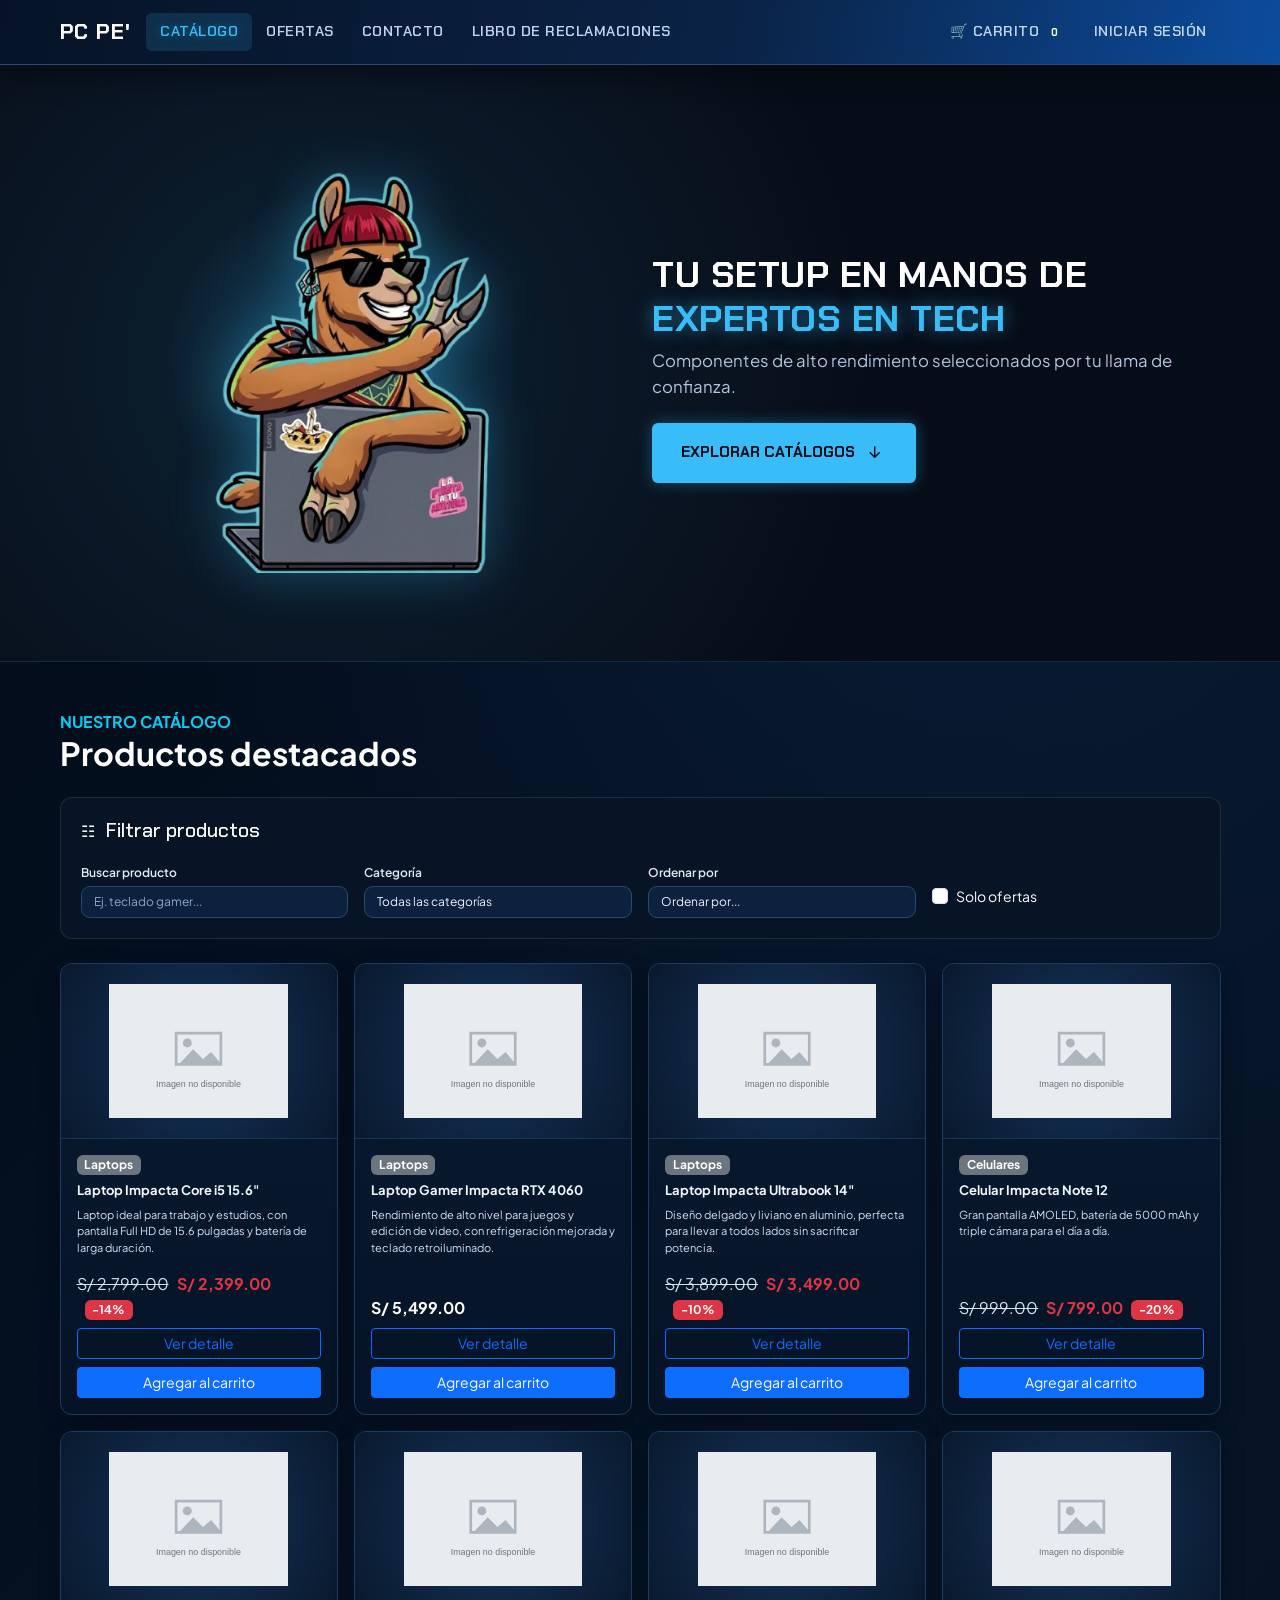
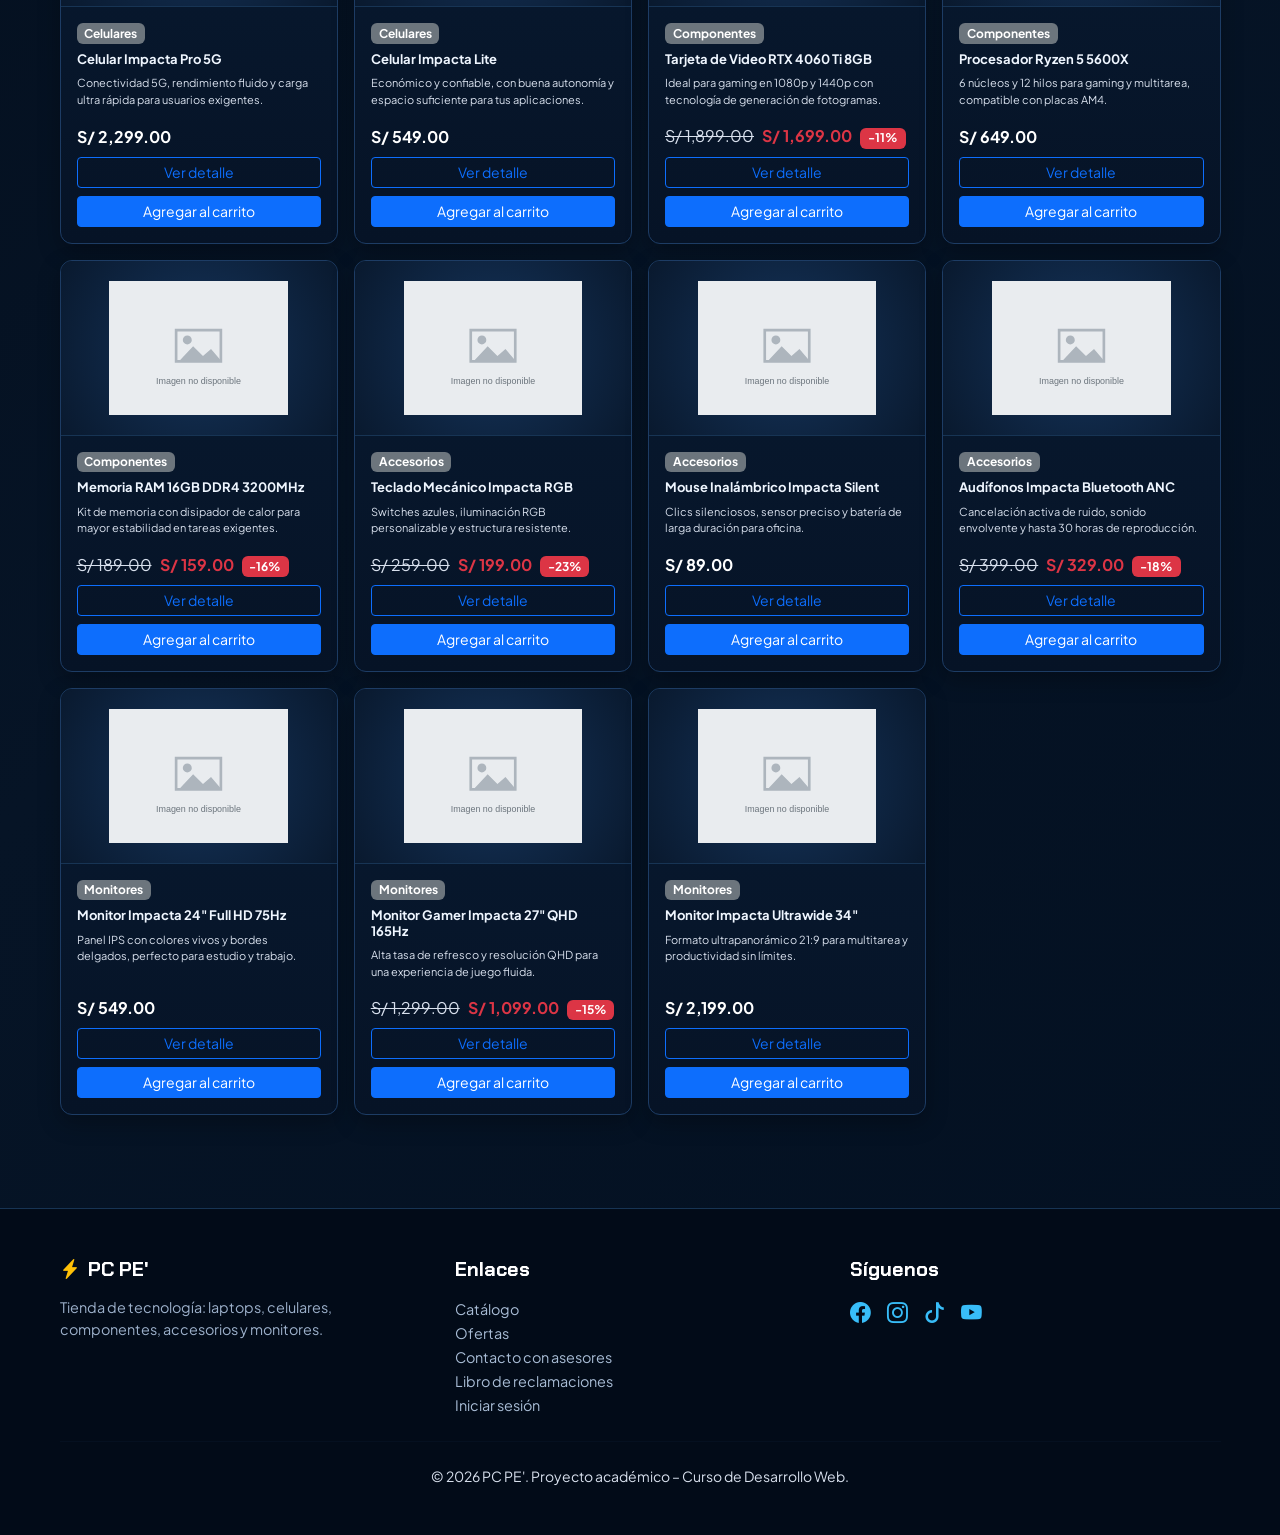
==== commit 775d86b0: "actualización footer" ====
--- a/index.html
+++ b/index.html
@@ -22,7 +22,7 @@
     <nav class="navbar main-navbar navbar-expand-lg navbar-dark sticky-top">
         <div class="container">
             <a class="navbar-brand" href="index.html">
-                <span>⚡</span> PC PE'
+                PC PE'
             </a>
             <button class="navbar-toggler" type="button" data-bs-toggle="collapse" data-bs-target="#menu">
                 <span class="navbar-toggler-icon"></span>
@@ -172,45 +172,51 @@
     </main>
 
     <!-- ==================== FOOTER ==================== -->
-    <footer>
-        <div class="container">
-            <div class="row gy-4">
-                <!-- Información -->
-                <div class="col-md-4">
-                    <h5>⚡ Impacta</h5>
-                    <p class="small">
-                        Tienda de tecnología: laptops, celulares, componentes, accesorios y monitores.
-                    </p>
-                </div>
-                <!-- Enlaces -->
-                <div class="col-md-4">
-                    <h6>Enlaces</h6>
-                    <ul class="list-unstyled small">
-                        <li><a href="index.html">Catálogo</a></li>
-                        <li><a href="ofertas.html">Ofertas</a></li>
-                        <li><a href="contacto.html">Contacto con asesores</a></li>
-                        <li><a href="reclamaciones.html">Libro de reclamaciones</a></li>
-                        <li><a href="login.html">Iniciar sesión</a></li>
-                    </ul>
-                </div>
-                <!-- Redes sociales -->
-                <div class="col-md-4">
-                    <h6>Síguenos</h6>
-                    <div class="redes-sociales d-flex gap-2">
-                        <a href="https://facebook.com" aria-label="Facebook">f</a>
-                        <a href="https://instagram.com" aria-label="Instagram">◎</a>
-                        <a href="https://tiktok.com" aria-label="TikTok">♪</a>
-                        <a href="https://youtube.com" aria-label="YouTube">▶</a>
-                    </div>
-                </div>
-            </div>
-            <hr>
-            <!-- Copyright -->
-            <p class="text-center small mb-0">
-                © 2026 Impacta. Proyecto académico - Curso de Desarrollo Web.
-            </p>
-        </div>
-    </footer>
+<footer class="main-footer py-5">
+    <div class="container">
+        <div class="row g-4">
+            <!-- Brand Info -->
+            <div class="col-lg-4 col-md-6">
+                <h5 class="footer-brand d-flex align-items-center gap-2 mb-3">
+                    <i class="bi bi-lightning-charge-fill text-warning"></i>
+                    <span>PC PE'</span>
+                </h5>
+                <p class="footer-desc">
+                    Tienda de tecnología: laptops, celulares, componentes, accesorios y monitores.
+                </p>
+            </div>
+
+            <!-- Enlaces -->
+            <div class="col-lg-4 col-md-6">
+                <h5 class="footer-title mb-3">Enlaces</h5>
+                <ul class="list-unstyled footer-links mb-0">
+                    <li><a href="catalogo.html">Catálogo</a></li>
+                    <li><a href="#ofertas">Ofertas</a></li>
+                    <li><a href="contacto.html">Contacto con asesores</a></li>
+                    <li><a href="reclamaciones.html">Libro de reclamaciones</a></li>
+                    <li><a href="login.html">Iniciar sesión</a></li>
+                </ul>
+            </div>
+
+            <!-- Síguenos -->
+            <div class="col-lg-4 col-md-12">
+                <h5 class="footer-title mb-3">Síguenos</h5>
+                <div class="footer-socials d-flex gap-3">
+                    <a href="#" aria-label="Facebook"><i class="bi bi-facebook"></i></a>
+                    <a href="#" aria-label="Instagram"><i class="bi bi-instagram"></i></a>
+                    <a href="#" aria-label="TikTok"><i class="bi bi-tiktok"></i></a>
+                    <a href="#" aria-label="YouTube"><i class="bi bi-youtube"></i></a>
+                </div>
+            </div>
+        </div>
+
+        <hr class="footer-divider my-4">
+
+        <div class="text-center text-muted small">
+            © 2026 PC PE'. Proyecto académico – Curso de Desarrollo Web.
+        </div>
+    </div>
+</footer>
 
     <!-- ==================== SCRIPTS ==================== -->
     <script src="https://cdn.jsdelivr.net/npm/bootstrap@5.3.3/dist/js/bootstrap.bundle.min.js"></script>
--- a/css/styles.css
+++ b/css/styles.css
@@ -458,32 +458,55 @@
     color: #9db1cb;
 }
 
-.footer-grid {
-    display: grid;
-    grid-template-columns: 1.4fr 1fr 1.25fr 1fr 1.65fr;
-    gap: 28px;
-    padding: 30px 0;
-}
-
-.footer-grid h6 {
+/* Titulares del footer */
+footer h5, 
+footer h6 {
     font-family: var(--font-tech);
     color: #f1f6ff;
-    font-size: 12px;
     font-weight: 700;
-    margin-bottom: 12px;
-}
-
-.footer-grid a {
-    display: block;
+}
+
+/* Descripción */
+.footer-desc {
+    color: #9db1cb;
+    font-size: 0.9rem;
+    line-height: 1.5;
+}
+
+/* Enlaces del footer */
+.footer-links a {
+    display: inline-block;
     color: #a9bdd6;
-    font-size: 11px;
-    margin: 7px 0;
-}
-
-.footer-grid a:hover {
+    font-size: 0.9rem;
+    text-decoration: none;
+    transition: color 0.2s ease;
+}
+
+.footer-links a:hover {
     color: #38bdf8;
-}
-
+    text-decoration: underline;
+}
+
+/* Íconos de Redes Sociales */
+.footer-socials a {
+    color: #38bdf8;
+    font-size: 1.3rem;
+    display: inline-flex;
+    align-items: center;
+    justify-content: center;
+    text-decoration: none;
+    transition: transform 0.2s ease, color 0.2s ease;
+}
+
+.footer-socials a:hover {
+    color: #ffffff;
+    transform: translateY(-3px);
+}
+
+/* Línea divisoria inferior */
+.footer-divider {
+    border-color: rgba(23, 52, 84, 0.6);
+}
 /* ===== RESPONSIVE ===== */
 @media (max-width: 991px) {
     .footer-grid {
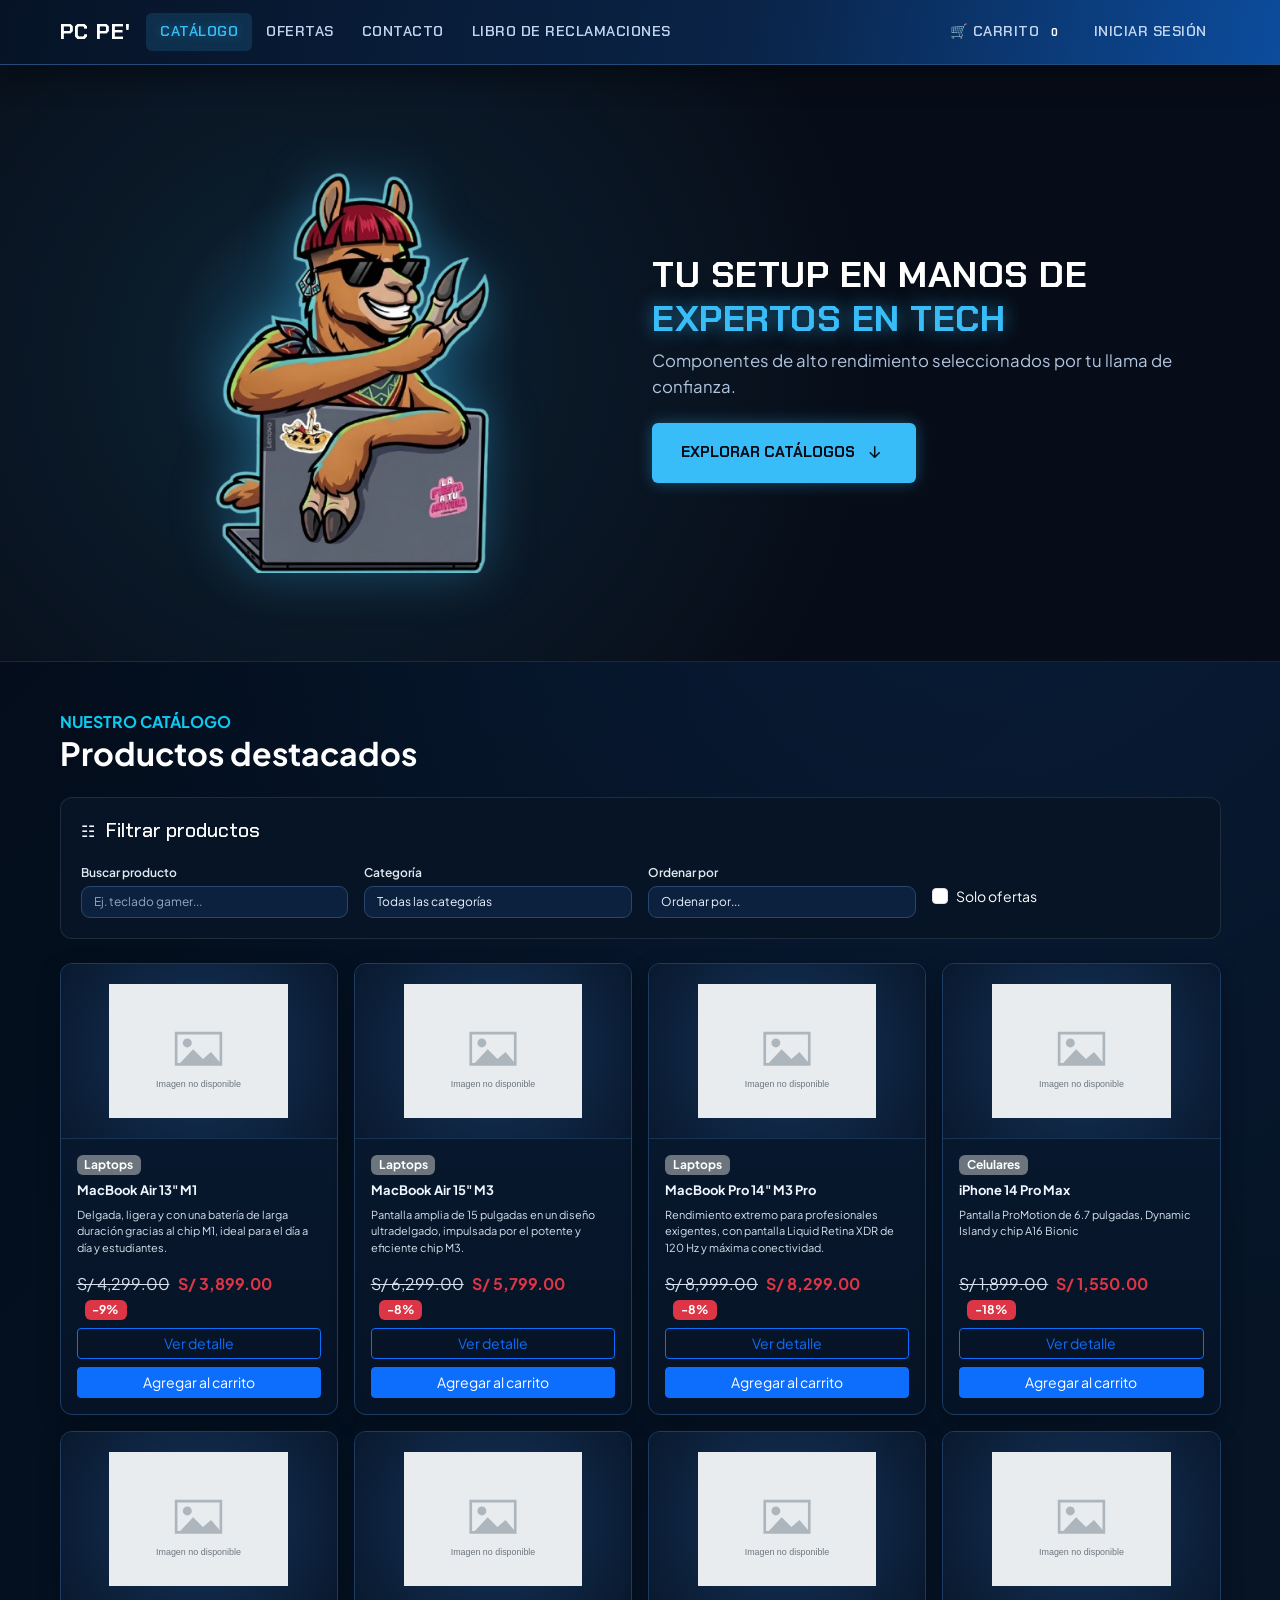
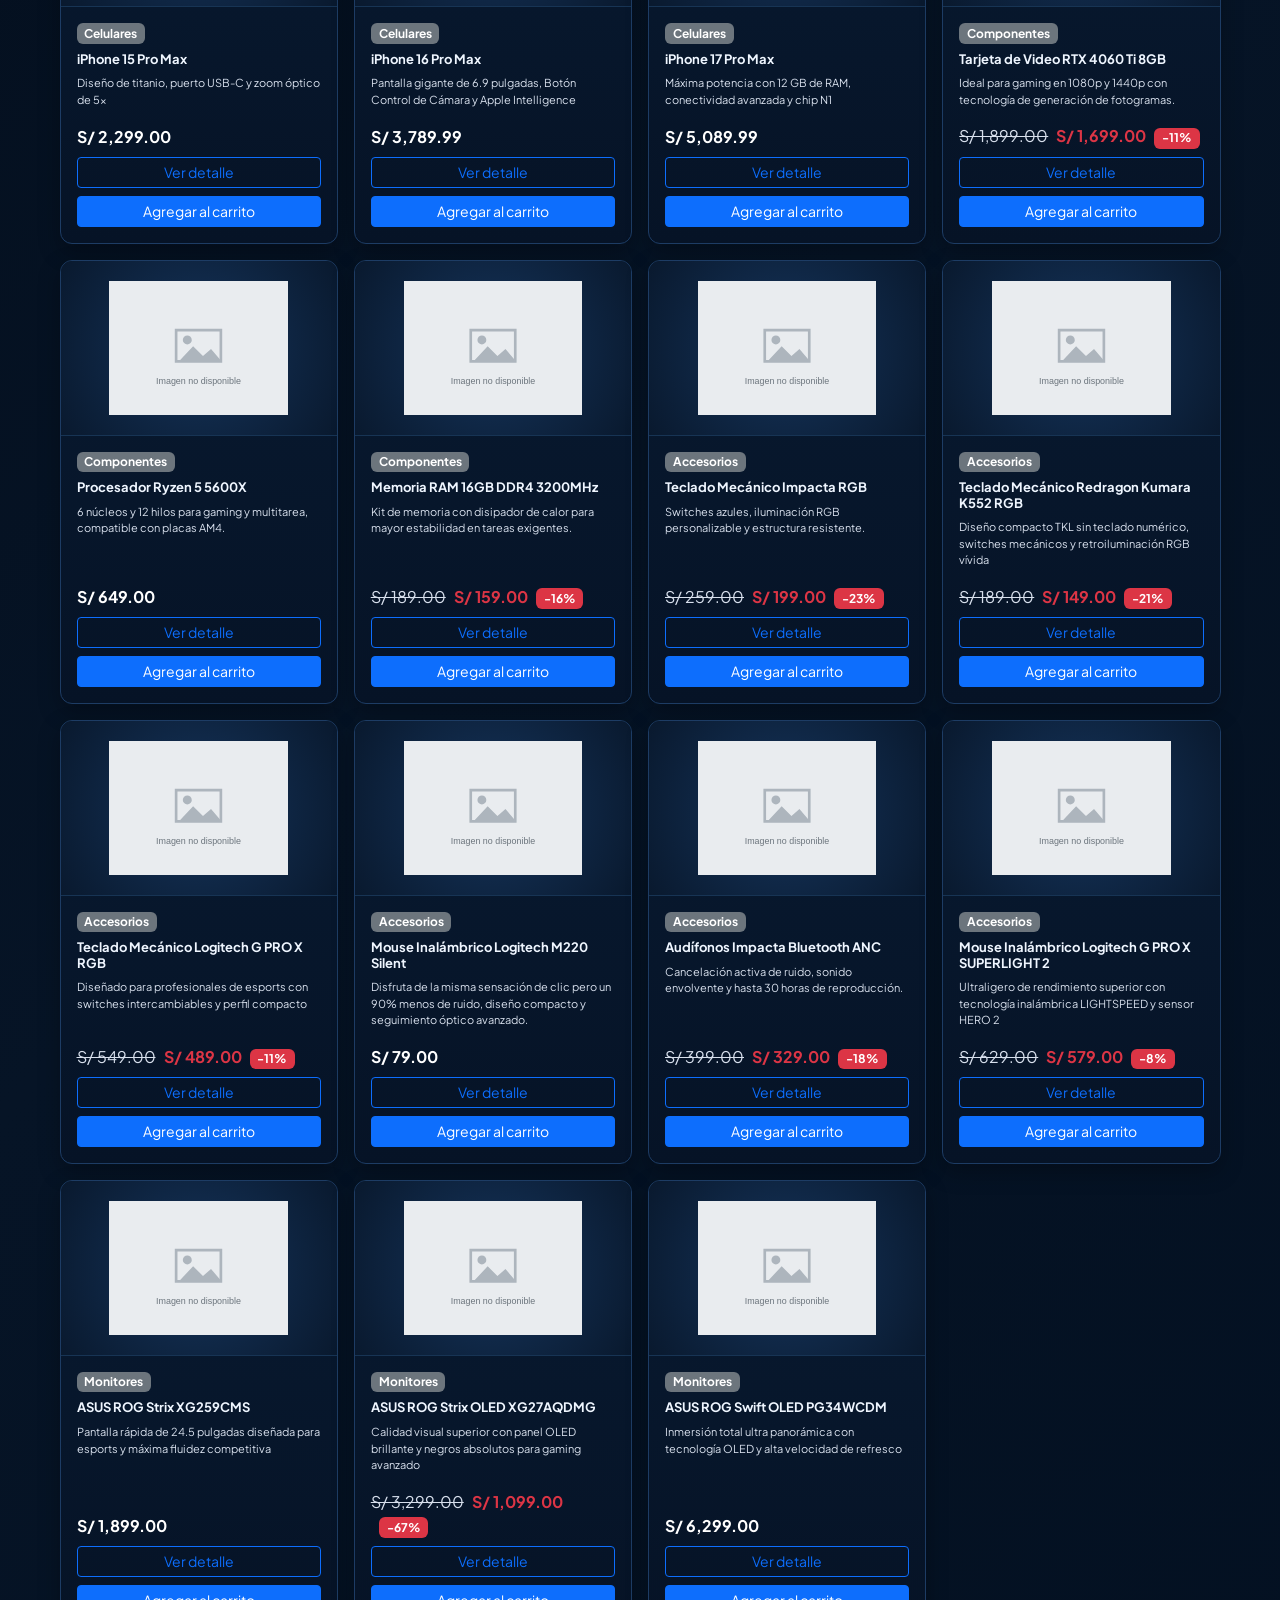
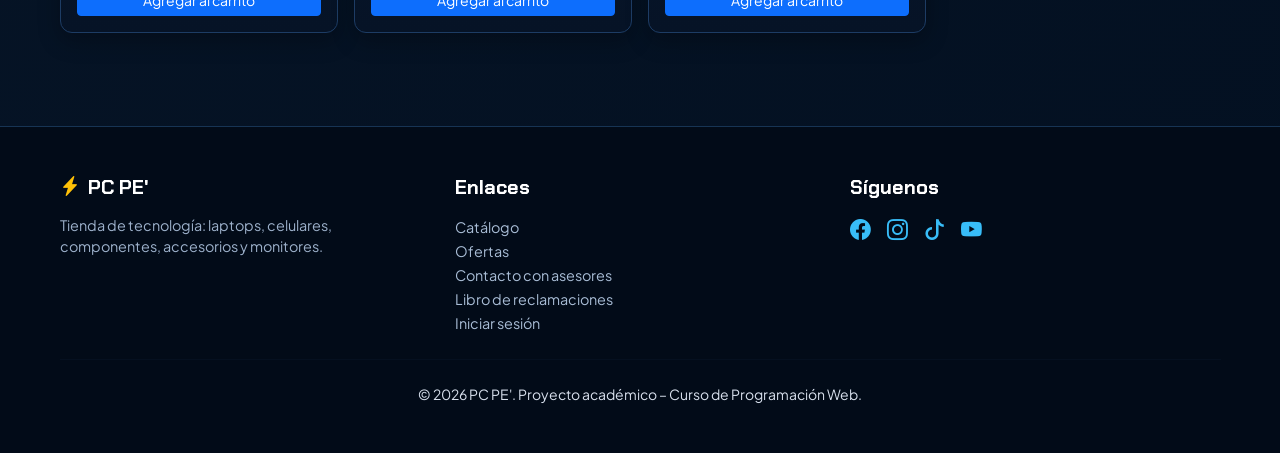
==== commit f0ac29e5: "Cambio de carpeta de productos" ====
--- a/index.html
+++ b/index.html
@@ -3,18 +3,17 @@
 
 <head>
     <meta charset="UTF-8">
-    <meta name="viewport" content="width=device-width, initial-scale=1">
-    <title>PC PE' - Tienda de Tecnología</title>
-    <!-- Bootstrap CSS -->
-    <link href="https://cdn.jsdelivr.net/npm/bootstrap@5.3.3/dist/css/bootstrap.min.css" rel="stylesheet">
-    <!-- Bootstrap Icons -->
+    <meta name="viewport" content="width=device-width, initial-scale=1.0">
+    <title>PC PE'</title>
+
+    <!-- 1. Bootstrap CSS -->
+    <link rel="stylesheet" href="https://cdn.jsdelivr.net/npm/bootstrap@5.3.0/dist/css/bootstrap.min.css">
+
+    <!-- 2. Bootstrap Icons (¡ESTA LÍNEA ES LA QUE HACE VER LOS ÍCONOS Y EL RAYO!) -->
     <link rel="stylesheet" href="https://cdn.jsdelivr.net/npm/bootstrap-icons@1.11.3/font/bootstrap-icons.min.css">
-    <!-- Estilo gamer -->
-    <link
-        href="https://fonts.googleapis.com/css2?family=Chakra+Petch:wght@600;700;800&family=Plus+Jakarta+Sans:wght@400;600&display=swap"
-        rel="stylesheet">
-    <!-- Estilos propios -->
-    <link href="css/styles.css" rel="stylesheet">
+
+    <!-- 3. Tu archivo de estilos -->
+    <link rel="stylesheet" href="css/styles.css">
 </head>
 
 <body>
@@ -74,37 +73,37 @@
 
     <!-- ==================== CONTENIDO PRINCIPAL ==================== -->
     <main>
-        <!-- ===== PORTADA COMPACTA & TECH ===== -->
-<section class="hero-compact">
-    <div class="container py-4">
-        <div class="row align-items-center">
-            
-            <!-- Llama flotante a la izquierda (Cambiado a col-lg-6) -->
-            <div class="col-lg-6 text-center my-3">
-                <div class="llama-wrapper">
-                    <img src="img/logo/llama.png" alt="Mascota PC PE" class="llama-3d-effect">
-                </div>
-            </div>
-            
-            <!-- Texto Tech a la derecha (Cambiado a col-lg-6) -->
-            <div class="col-lg-6 my-3 text-center text-lg-start">
-                <h1 class="tech-title my-2">
-                    TU SETUP EN MANOS DE <br>
-                    <span class="neon-text">EXPERTOS EN TECH</span>
-                </h1>
-                <p class="tech-subtext mb-4">
-                    Componentes de alto rendimiento seleccionados por tu llama de confianza.
-                </p>
-                <!-- Botón con animación interactiva -->
-                <a href="#catalogo" class="btn-tech-action">
-                    <span>EXPLORAR CATÁLOGOS</span>
-                    <i class="bi bi-arrow-down-short fs-4 icon-arrow"></i>
-                </a>
-            </div>
-
-        </div>
-    </div>
-</section>
+        <!-- ===== PORTADA ===== -->
+        <section class="hero-compact">
+            <div class="container py-4">
+                <div class="row align-items-center">
+
+                    <!-- Llama flotante a la izquierda (Cambiado a col-lg-6) -->
+                    <div class="col-lg-6 text-center my-3">
+                        <div class="llama-wrapper">
+                            <img src="img/logo/llama.png" alt="Mascota PC PE" class="llama-3d-effect">
+                        </div>
+                    </div>
+
+                    <!-- Texto Tech a la derecha (Cambiado a col-lg-6) -->
+                    <div class="col-lg-6 my-3 text-center text-lg-start">
+                        <h1 class="tech-title my-2">
+                            TU SETUP EN MANOS DE <br>
+                            <span class="neon-text">EXPERTOS EN TECH</span>
+                        </h1>
+                        <p class="tech-subtext mb-4">
+                            Componentes de alto rendimiento seleccionados por tu llama de confianza.
+                        </p>
+                        <!-- Botón con animación interactiva -->
+                        <a href="#catalogo" class="btn-tech-action">
+                            <span>EXPLORAR CATÁLOGOS</span>
+                            <i class="bi bi-arrow-down-short fs-4 icon-arrow"></i>
+                        </a>
+                    </div>
+
+                </div>
+            </div>
+        </section>
 
         <!-- ==================== CATÁLOGO ==================== -->
         <section id="catalogo" class="py-5">
@@ -172,51 +171,51 @@
     </main>
 
     <!-- ==================== FOOTER ==================== -->
-<footer class="main-footer py-5">
-    <div class="container">
-        <div class="row g-4">
-            <!-- Brand Info -->
-            <div class="col-lg-4 col-md-6">
-                <h5 class="footer-brand d-flex align-items-center gap-2 mb-3">
-                    <i class="bi bi-lightning-charge-fill text-warning"></i>
-                    <span>PC PE'</span>
-                </h5>
-                <p class="footer-desc">
-                    Tienda de tecnología: laptops, celulares, componentes, accesorios y monitores.
-                </p>
-            </div>
-
-            <!-- Enlaces -->
-            <div class="col-lg-4 col-md-6">
-                <h5 class="footer-title mb-3">Enlaces</h5>
-                <ul class="list-unstyled footer-links mb-0">
-                    <li><a href="catalogo.html">Catálogo</a></li>
-                    <li><a href="#ofertas">Ofertas</a></li>
-                    <li><a href="contacto.html">Contacto con asesores</a></li>
-                    <li><a href="reclamaciones.html">Libro de reclamaciones</a></li>
-                    <li><a href="login.html">Iniciar sesión</a></li>
-                </ul>
-            </div>
-
-            <!-- Síguenos -->
-            <div class="col-lg-4 col-md-12">
-                <h5 class="footer-title mb-3">Síguenos</h5>
-                <div class="footer-socials d-flex gap-3">
-                    <a href="#" aria-label="Facebook"><i class="bi bi-facebook"></i></a>
-                    <a href="#" aria-label="Instagram"><i class="bi bi-instagram"></i></a>
-                    <a href="#" aria-label="TikTok"><i class="bi bi-tiktok"></i></a>
-                    <a href="#" aria-label="YouTube"><i class="bi bi-youtube"></i></a>
-                </div>
+    <footer class="main-footer py-5">
+        <div class="container">
+            <div class="row g-4">
+                <!-- Brand Info -->
+                <div class="col-lg-4 col-md-6">
+                    <h5 class="footer-brand d-flex align-items-center gap-2 mb-3">
+                        <i class="bi bi-lightning-charge-fill text-warning"></i>
+                        <span>PC PE'</span>
+                    </h5>
+                    <p class="footer-desc">
+                        Tienda de tecnología: laptops, celulares, componentes, accesorios y monitores.
+                    </p>
+                </div>
+
+                <!-- Enlaces -->
+                <div class="col-lg-4 col-md-6">
+                    <h5 class="footer-title mb-3">Enlaces</h5>
+                    <ul class="list-unstyled footer-links mb-0">
+                        <li><a href="catalogo.html">Catálogo</a></li>
+                        <li><a href="#ofertas">Ofertas</a></li>
+                        <li><a href="contacto.html">Contacto con asesores</a></li>
+                        <li><a href="reclamaciones.html">Libro de reclamaciones</a></li>
+                        <li><a href="login.html">Iniciar sesión</a></li>
+                    </ul>
+                </div>
+
+                <!-- Síguenos -->
+                <div class="col-lg-4 col-md-12">
+                    <h5 class="footer-title mb-3">Síguenos</h5>
+                    <div class="footer-socials d-flex gap-3">
+                        <a href="#" aria-label="Facebook"><i class="bi bi-facebook"></i></a>
+                        <a href="#" aria-label="Instagram"><i class="bi bi-instagram"></i></a>
+                        <a href="#" aria-label="TikTok"><i class="bi bi-tiktok"></i></a>
+                        <a href="#" aria-label="YouTube"><i class="bi bi-youtube"></i></a>
+                    </div>
+                </div>
+            </div>
+
+            <hr class="footer-divider my-4">
+
+            <div class="text-center text-muted small">
+                © 2026 PC PE'. Proyecto académico – Curso de Programación Web.
             </div>
         </div>
-
-        <hr class="footer-divider my-4">
-
-        <div class="text-center text-muted small">
-            © 2026 PC PE'. Proyecto académico – Curso de Desarrollo Web.
-        </div>
-    </div>
-</footer>
+    </footer>
 
     <!-- ==================== SCRIPTS ==================== -->
     <script src="https://cdn.jsdelivr.net/npm/bootstrap@5.3.3/dist/js/bootstrap.bundle.min.js"></script>
--- a/css/styles.css
+++ b/css/styles.css
@@ -507,15 +507,13 @@
 .footer-divider {
     border-color: rgba(23, 52, 84, 0.6);
 }
-/* ===== RESPONSIVE ===== */
-@media (max-width: 991px) {
-    .footer-grid {
-        grid-template-columns: repeat(2, 1fr);
+/* ===== RESPONSIVE FOOTER ===== */
+@media (max-width: 768px) {
+    footer .row > div {
+        text-align: center;
     }
-}
-
-@media (max-width: 576px) {
-    .footer-grid {
-        grid-template-columns: 1fr;
+
+    footer .footer-socials {
+        justify-content: center;
     }
 }
